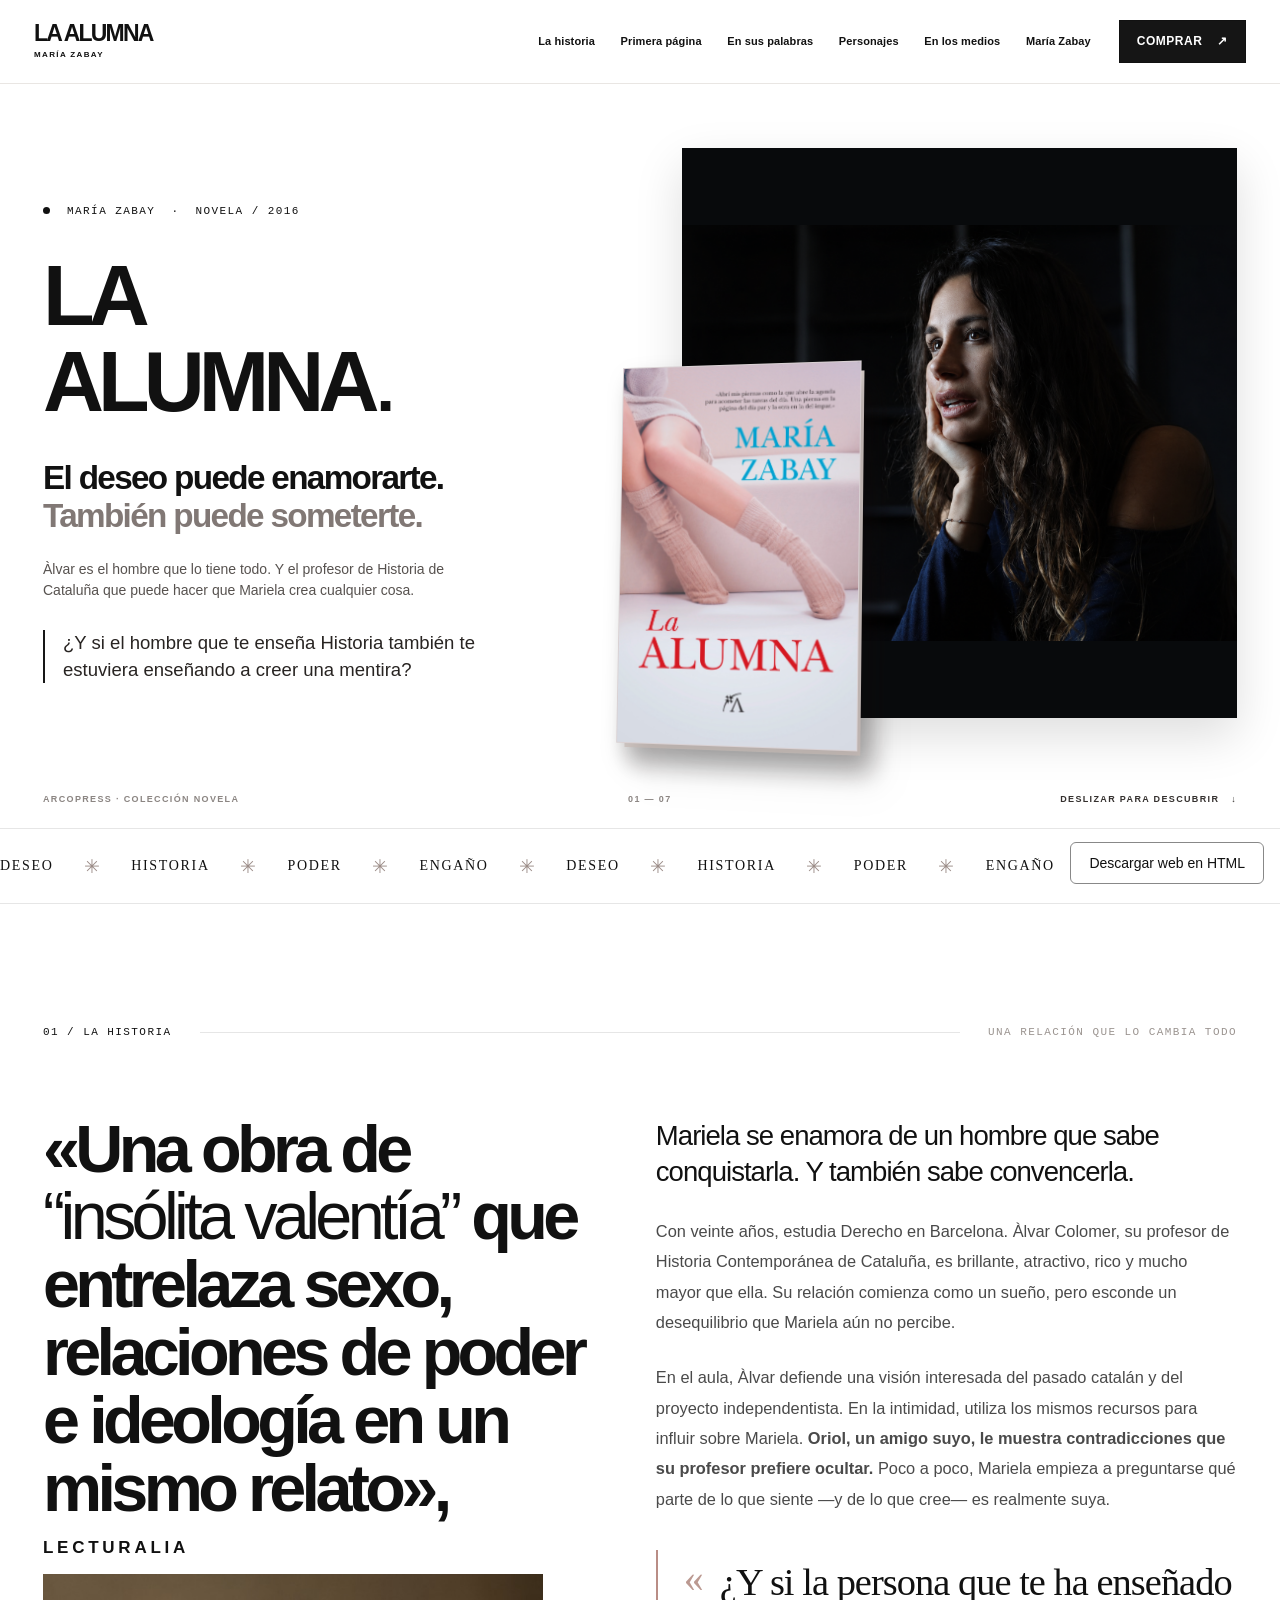
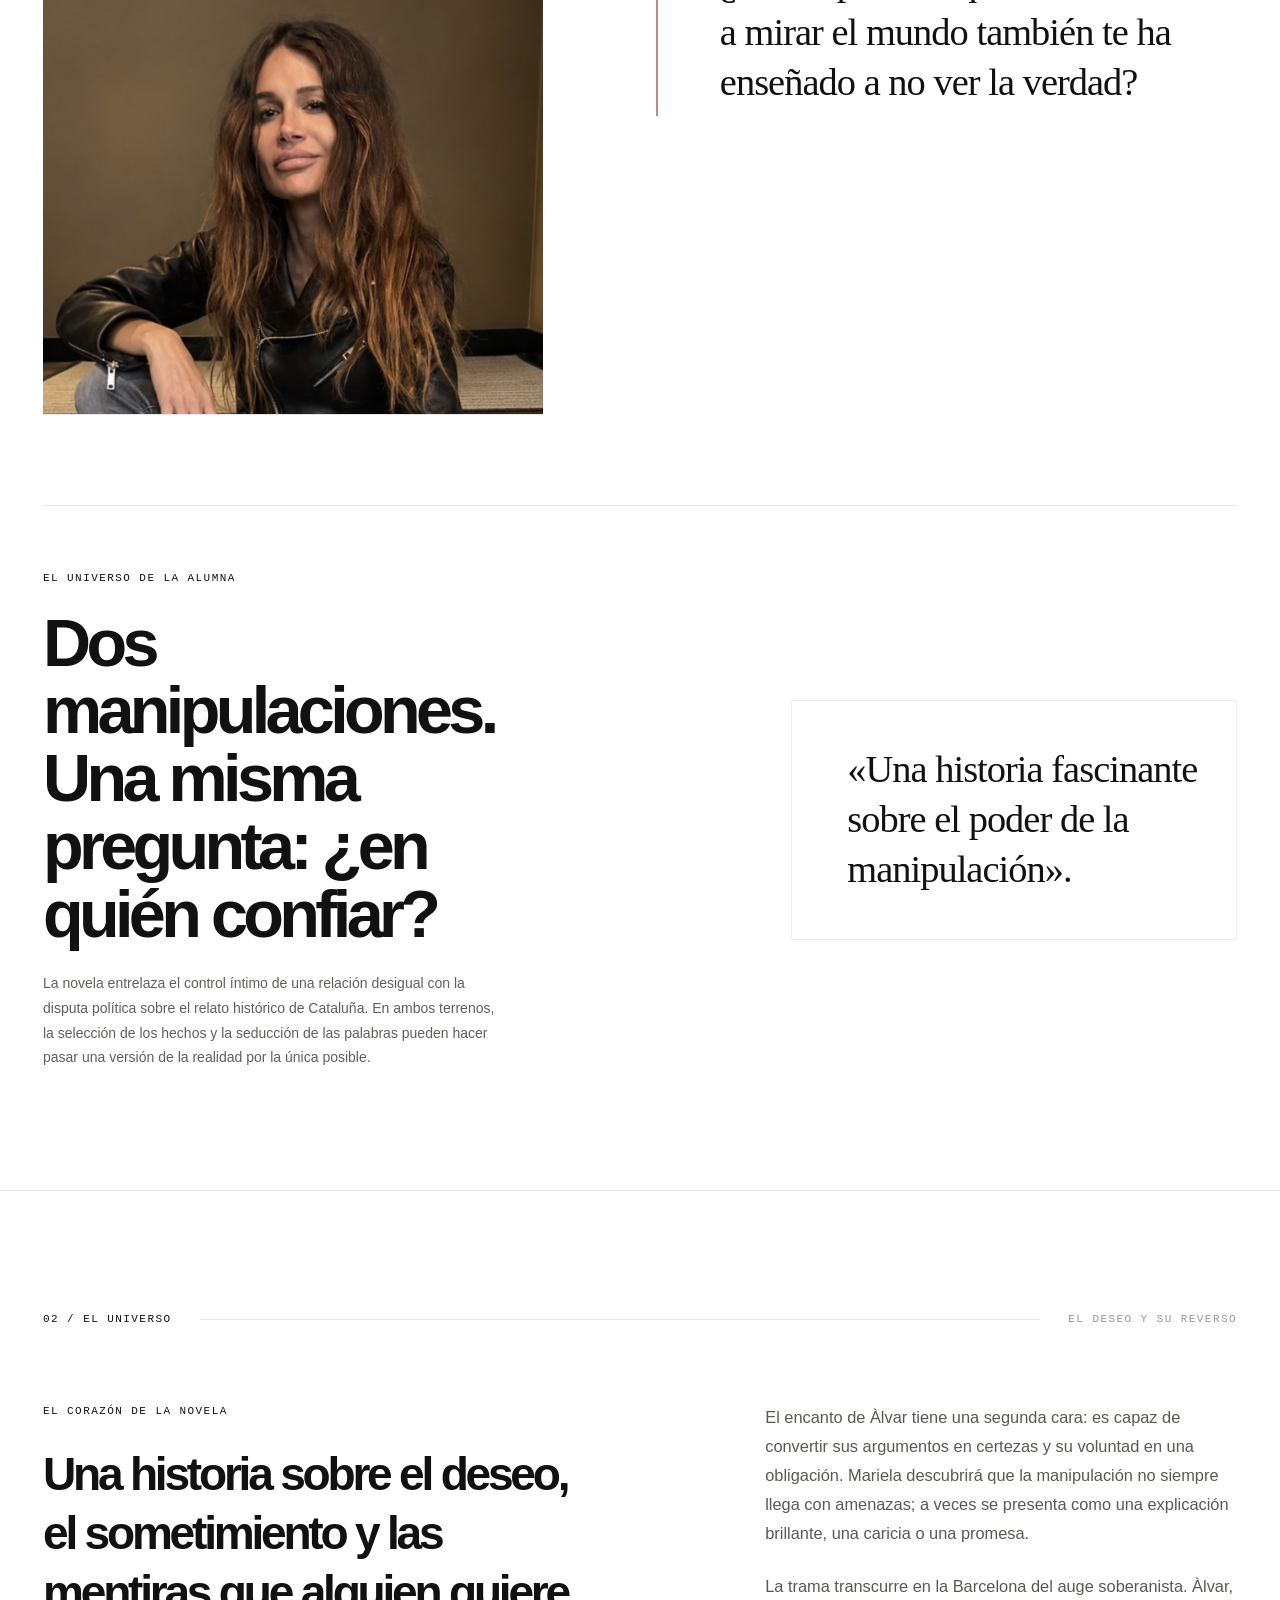
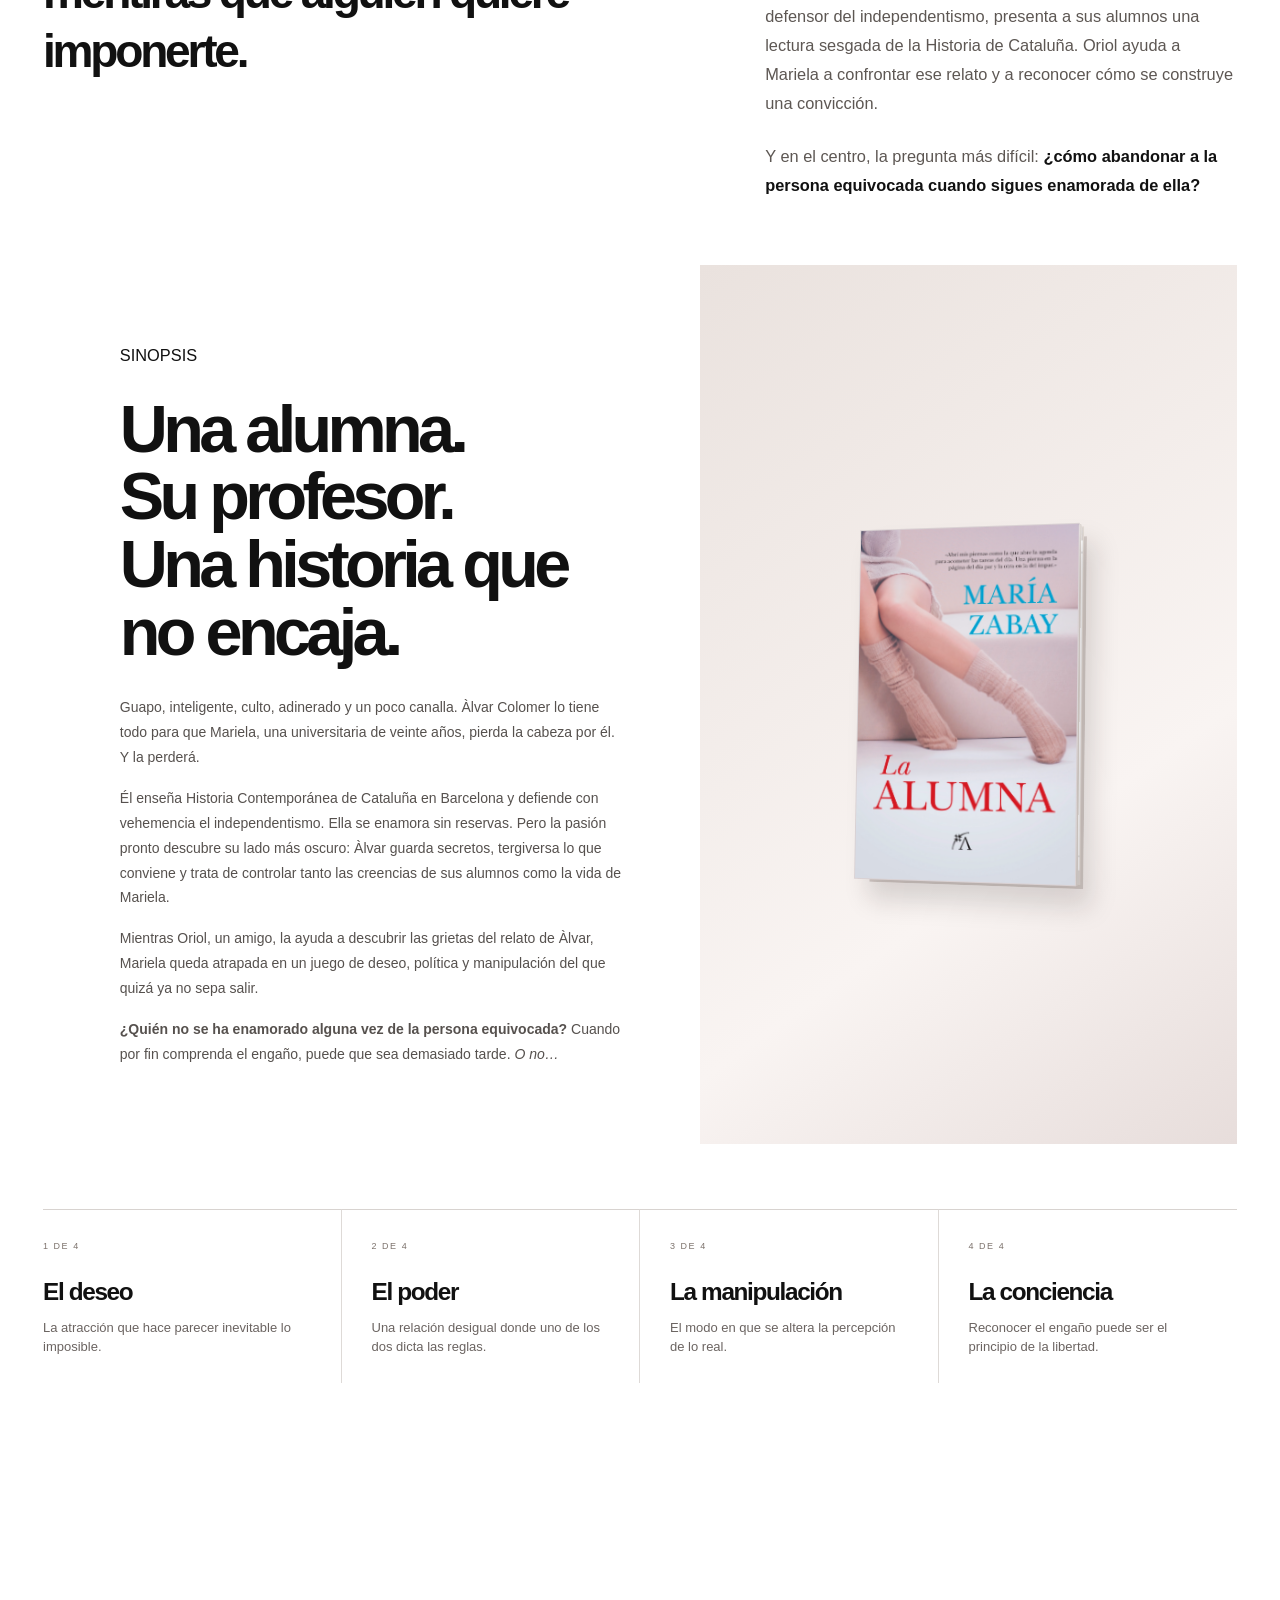
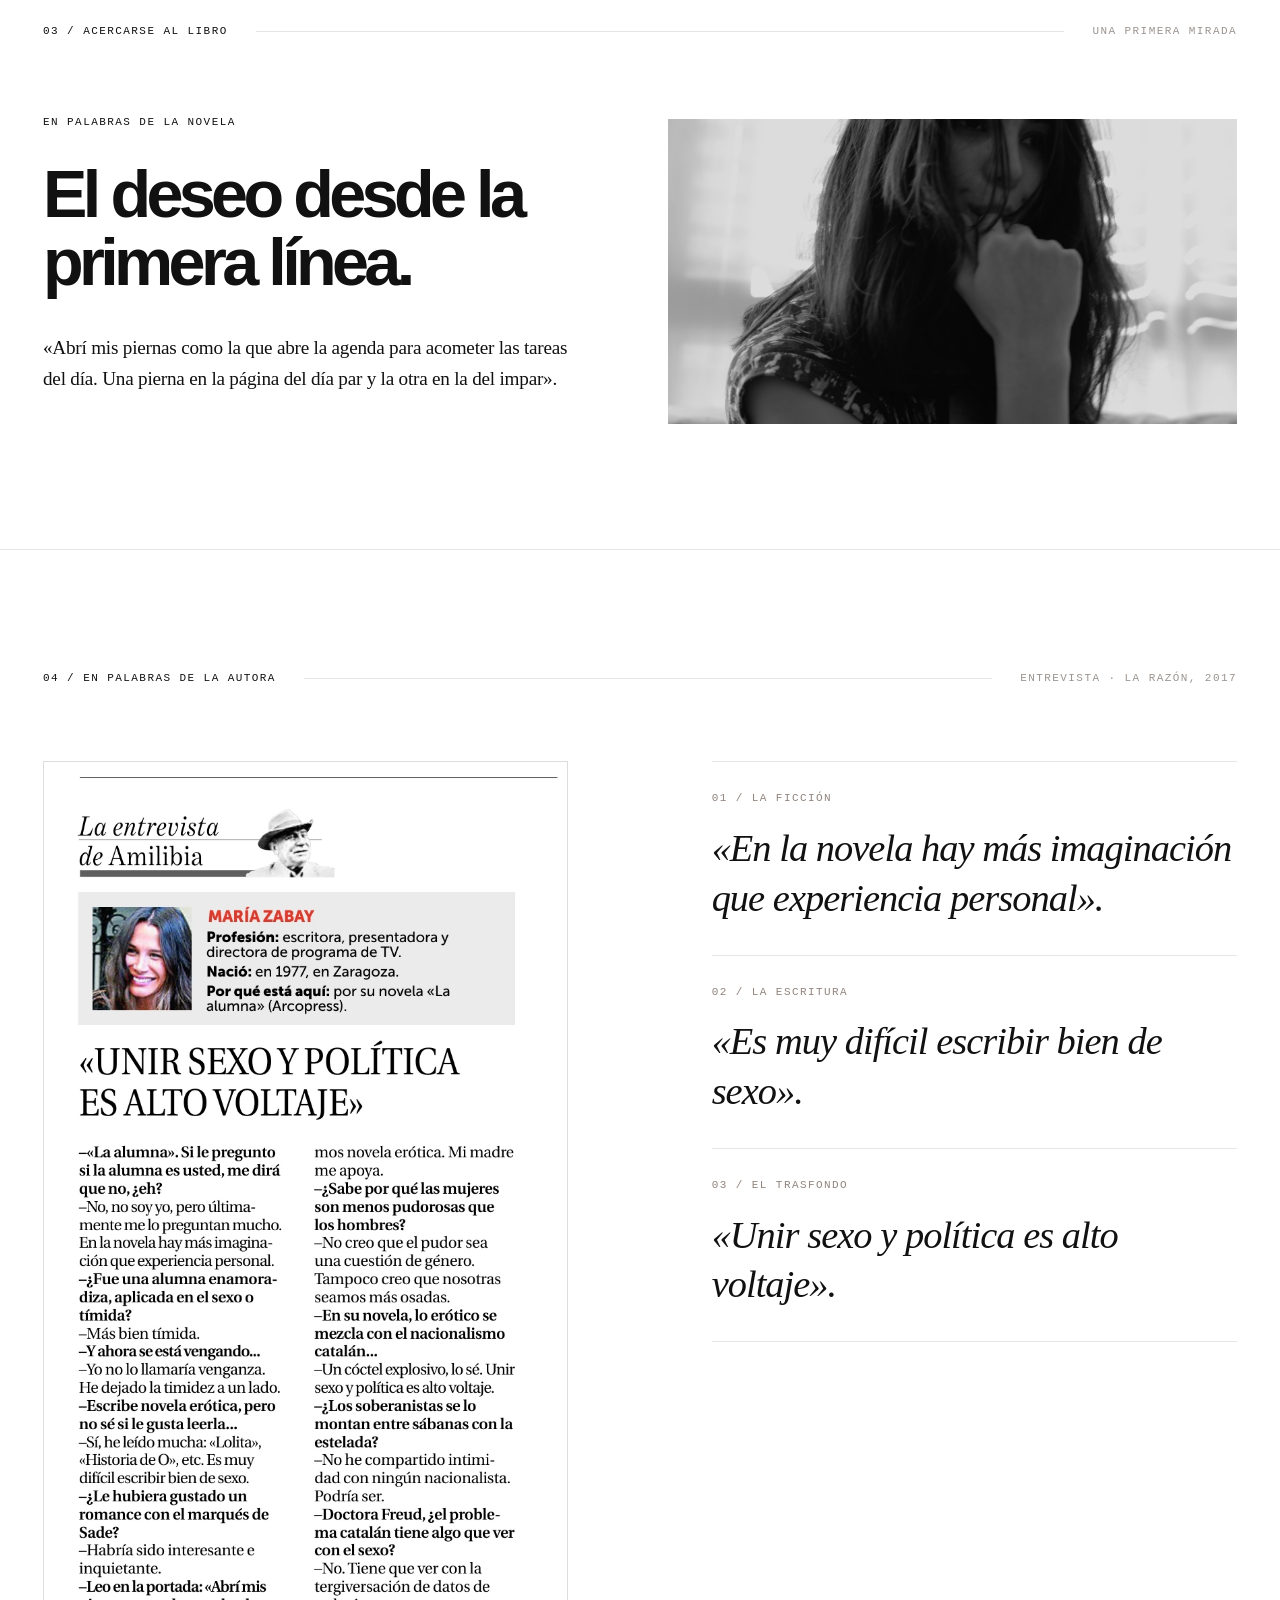
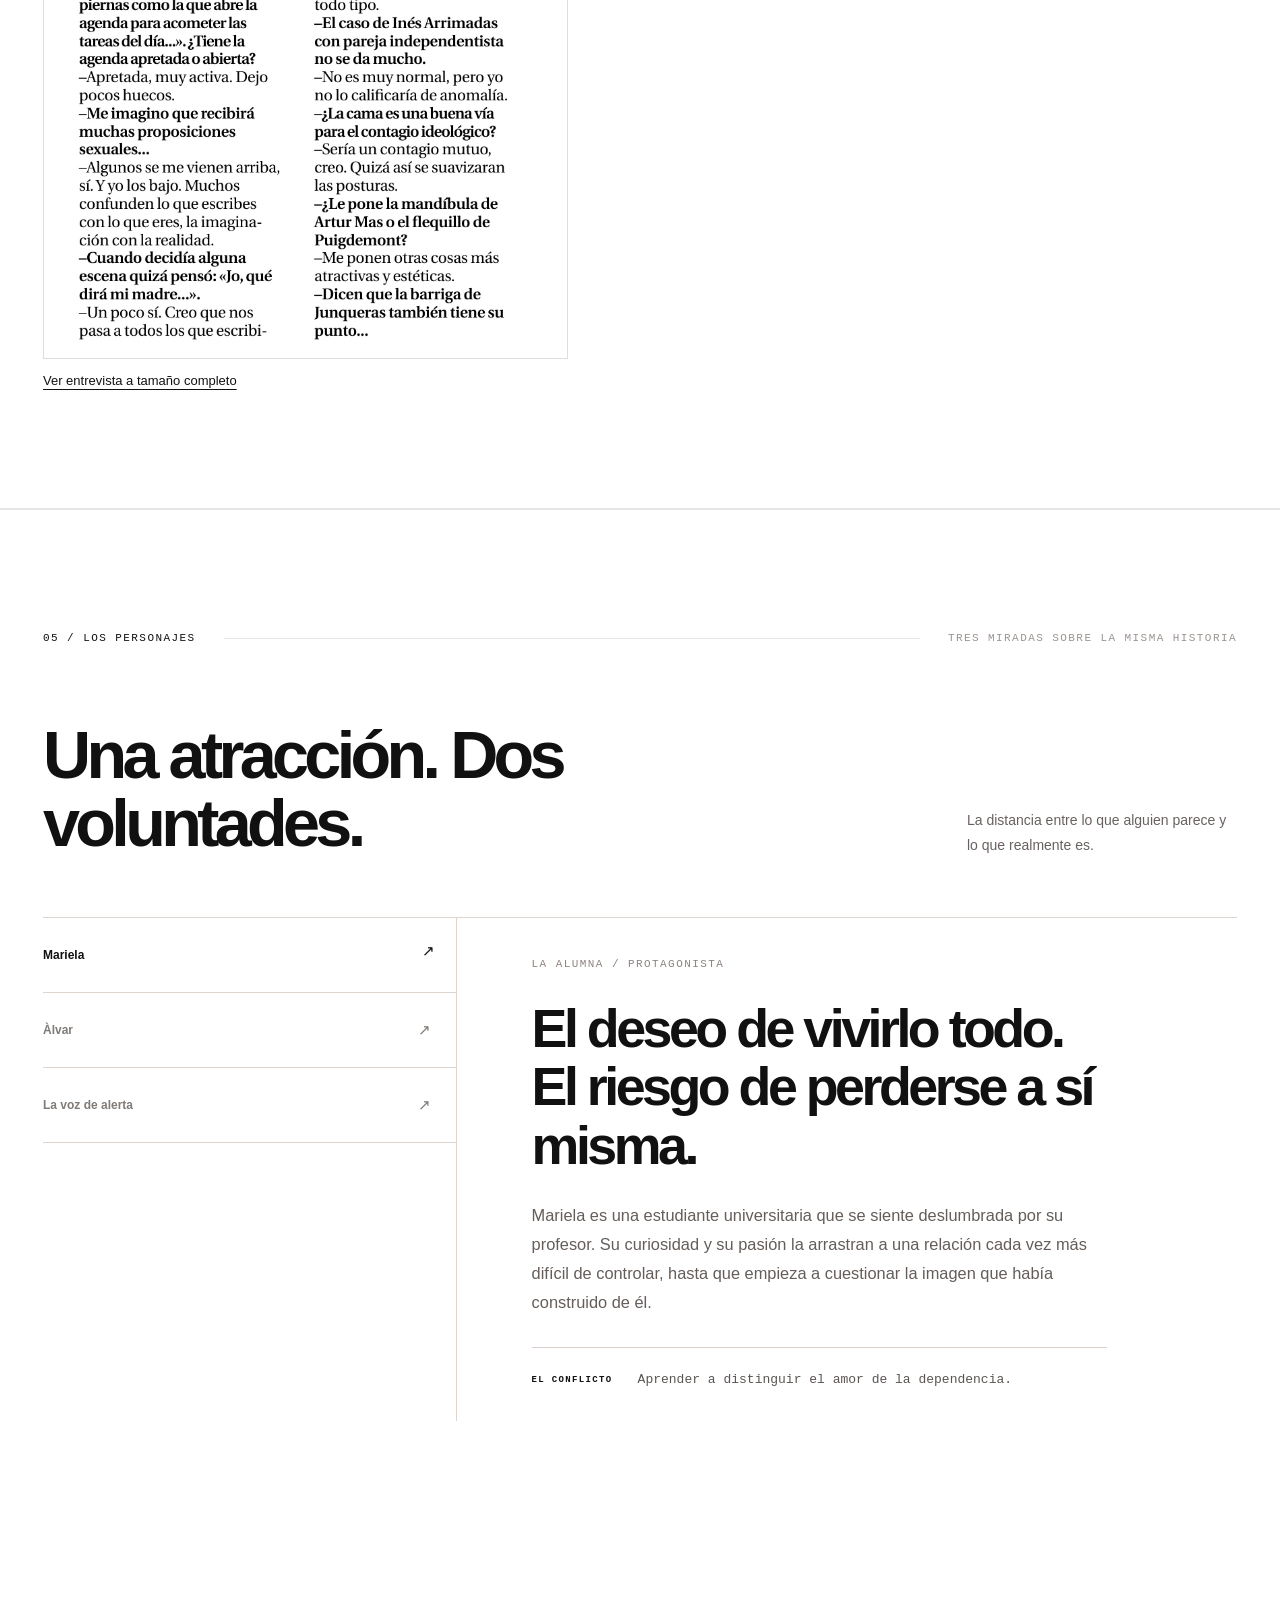
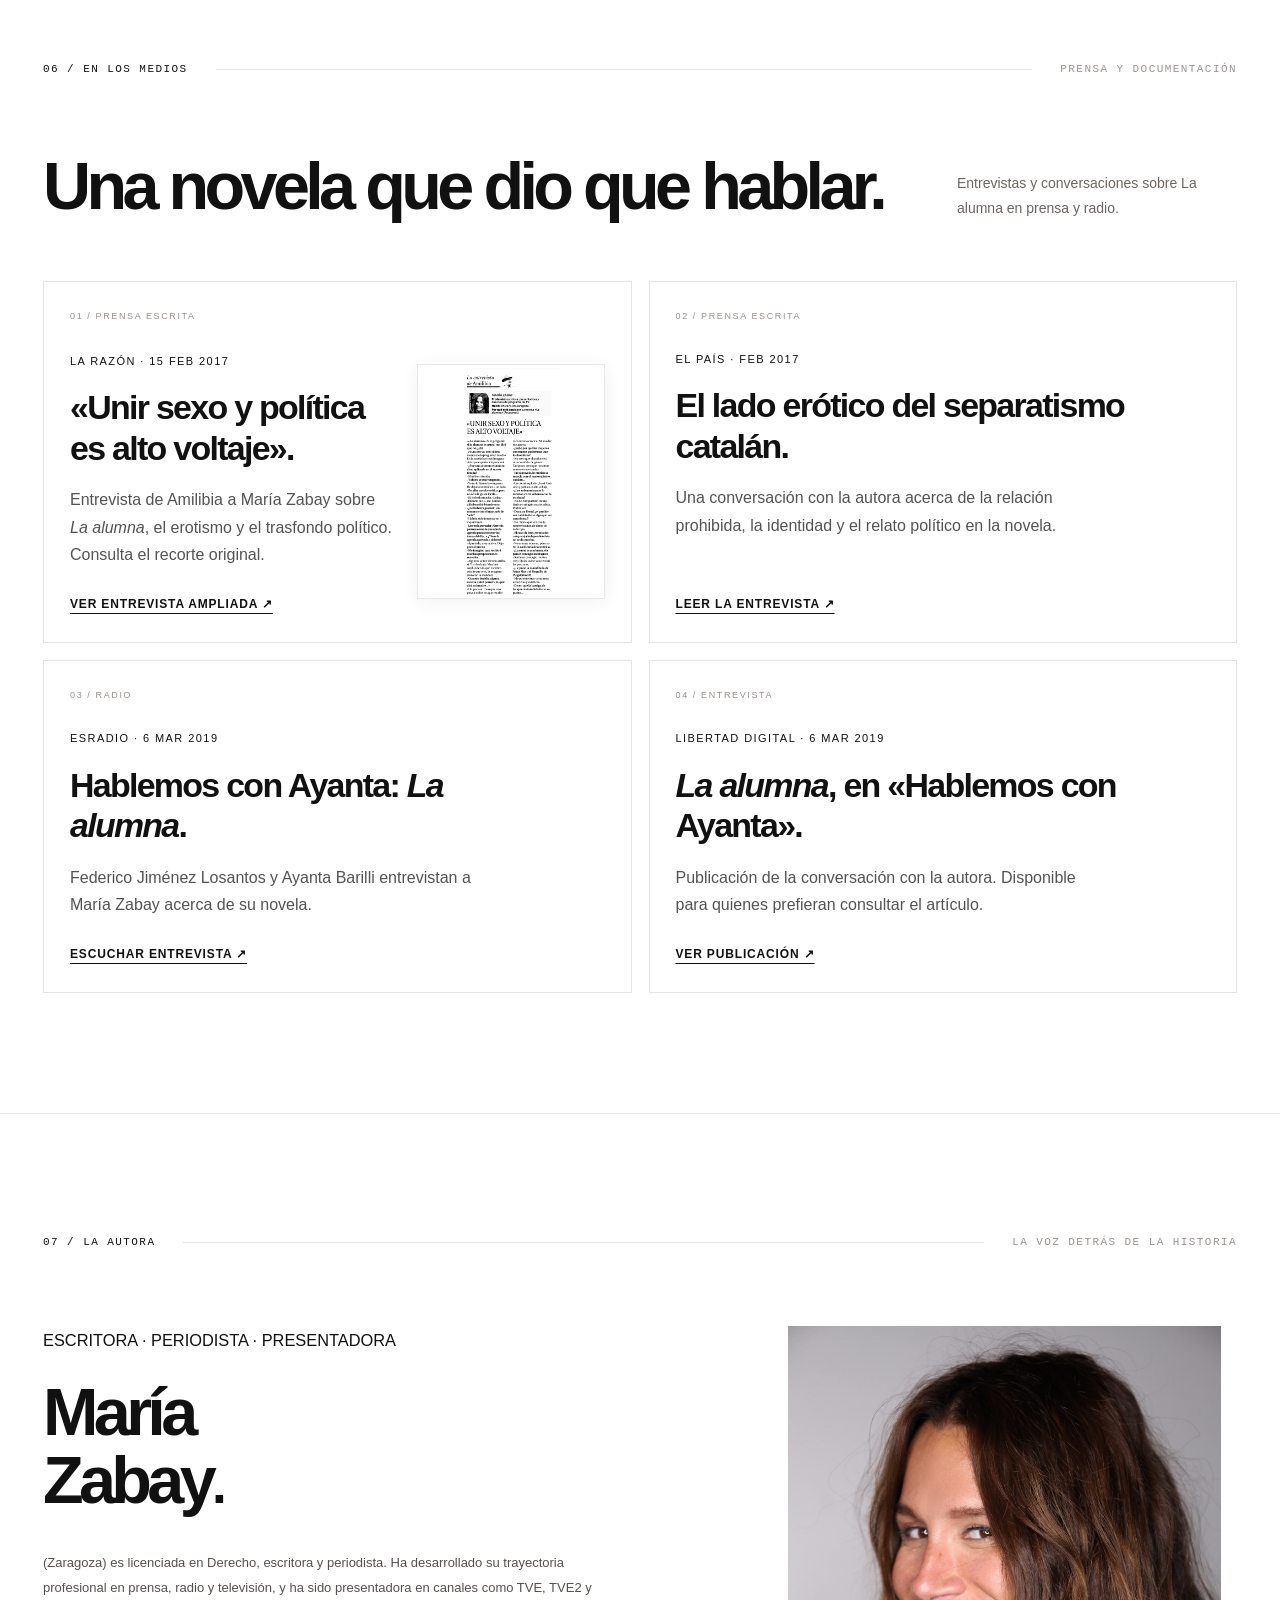
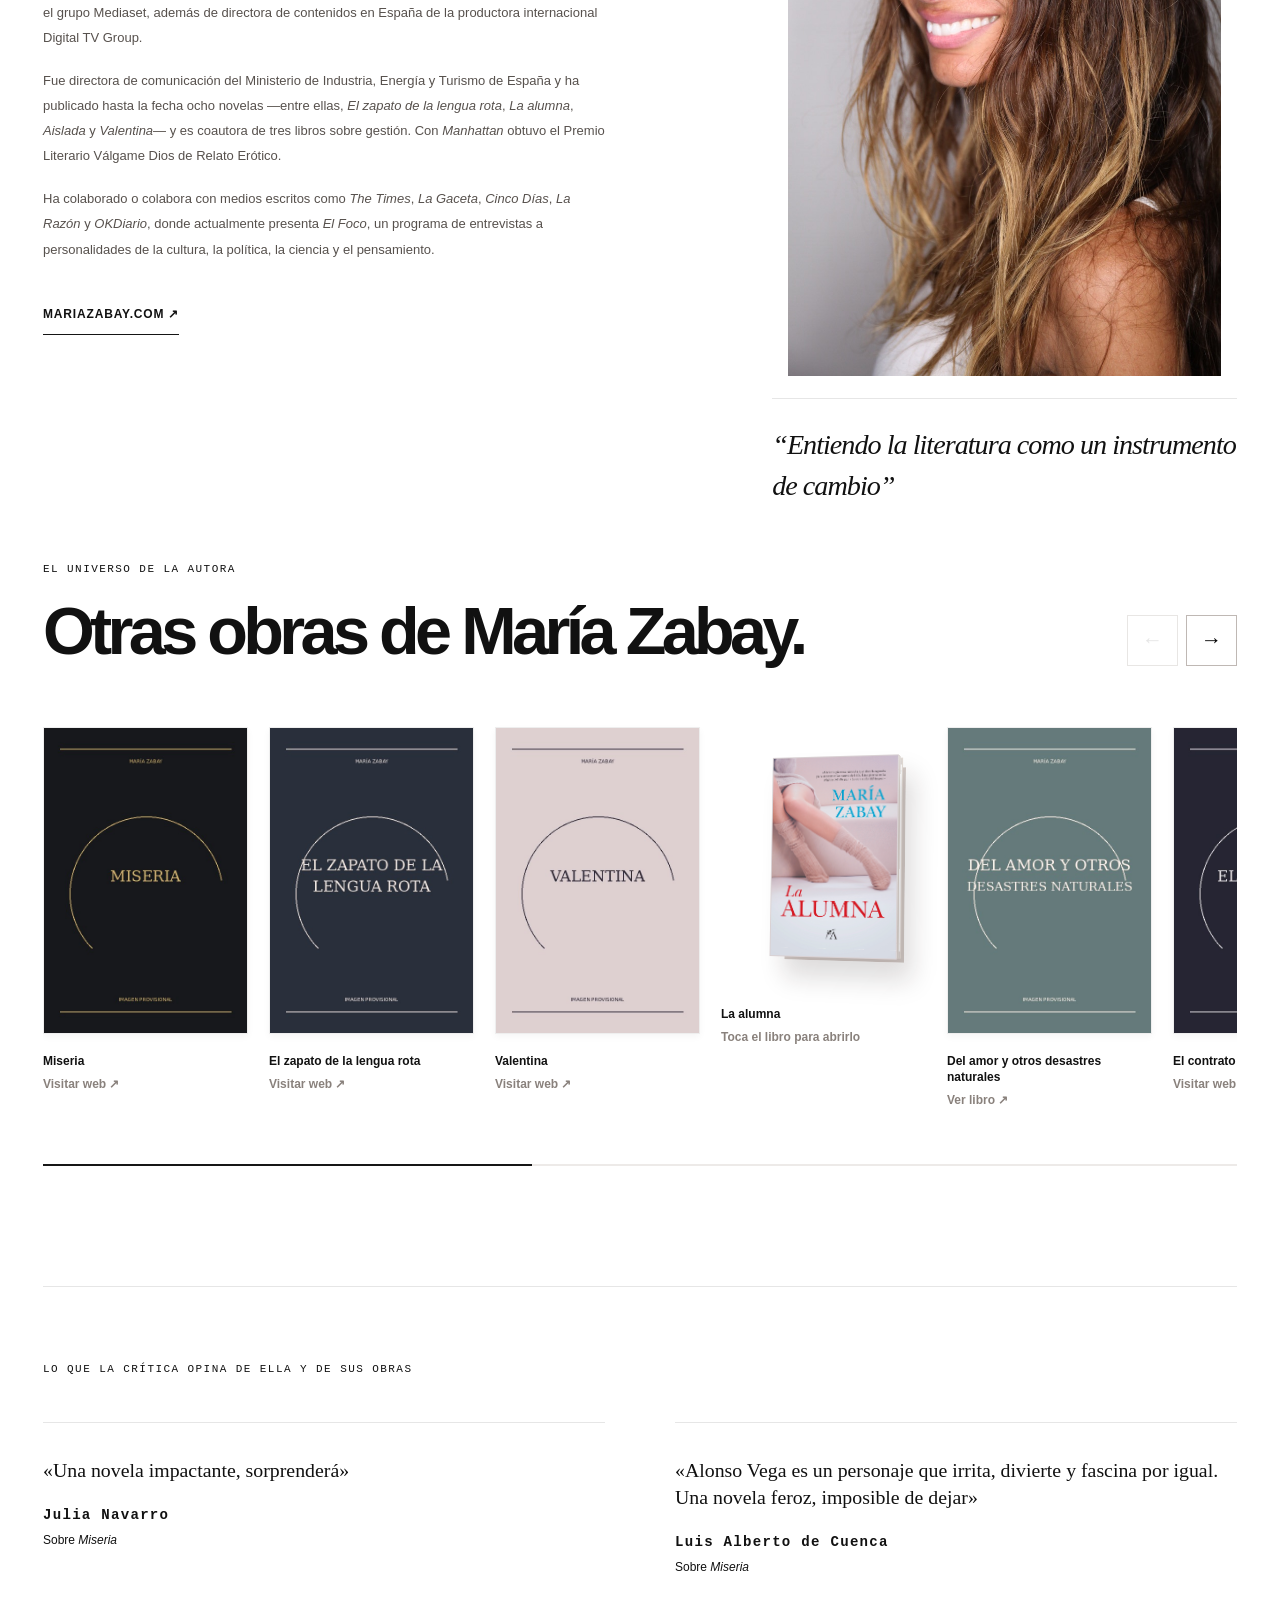
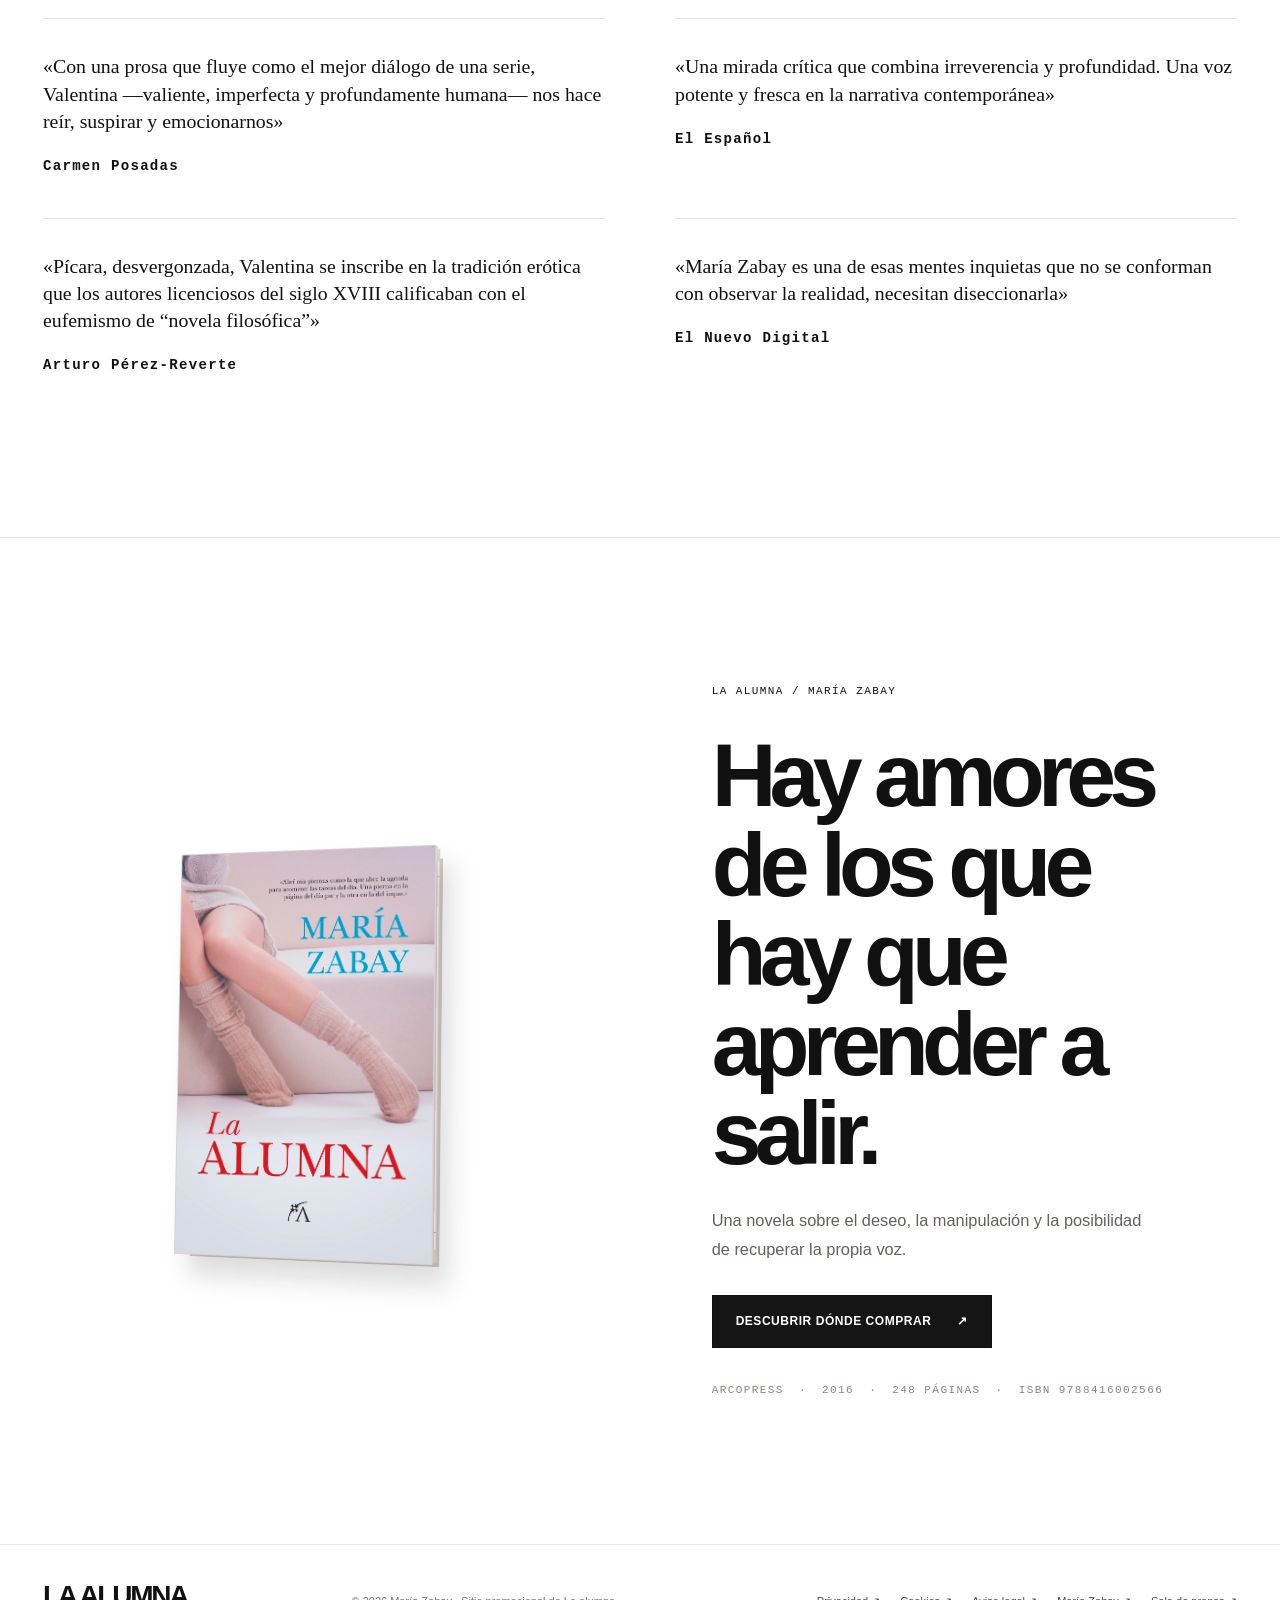
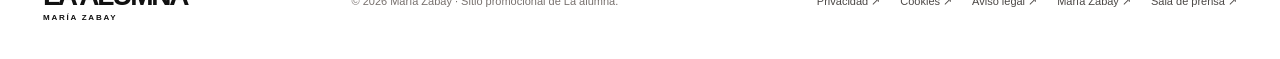
==== index.html @ 84623d20 "Add files via upload" ====
<!DOCTYPE html>

<html lang="es">
<head>
<meta charset="utf-8"/>
<meta content="width=device-width, initial-scale=1" name="viewport"/>
<meta content="#ffffff" name="theme-color"/>
<title>La alumna — La novela de María Zabay</title>



<link href="styles.css" rel="stylesheet"/>
<script defer="" src="app.js"></script>
<meta content="María Zabay" name="author"/><meta content="telephone=no" name="format-detection"/><meta content="la-alumna-2026-11-18-foto-estilo-prensa-carrusel" name="site-version"/><meta content="La alumna, novela de María Zabay: Mariela se enamora de Àlvar, su profesor de Historia de Cataluña, y descubre un juego de deseo, poder y manipulación." name="description"/><meta content="index, follow, max-image-preview:large" name="robots"/><meta content="book" property="og:type"/><meta content="es_ES" property="og:locale"/><meta content="La alumna · María Zabay" property="og:site_name"/><meta content="La alumna, de María Zabay | Deseo, poder y manipulación" property="og:title"/><meta content="Una historia sobre el deseo, el sometimiento y las mentiras que alguien quiere imponerte." property="og:description"/><meta content="assets/og-la-alumna.jpg" property="og:image"/><meta content="1200" property="og:image:width"/><meta content="630" property="og:image:height"/><meta content="La alumna, novela de María Zabay. Portada del libro sobre fondo blanco." property="og:image:alt"/><meta content="summary_large_image" name="twitter:card"/><meta content="La alumna — María Zabay" name="twitter:title"/><meta content="Deseo, historia y manipulación en una novela de María Zabay." name="twitter:description"/><meta content="assets/og-la-alumna.jpg" name="twitter:image"/><script type="application/ld+json">{"@context":"https://schema.org","@type":"Book","name":"La alumna","author":{"@type":"Person","name":"María Zabay","url":"https://mariazabay.com/"},"description":"Novela sobre Mariela, su profesor de Historia de Cataluña, el deseo, el sometimiento y la manipulación.","isbn":"9788416002566","publisher":{"@type":"Organization","name":"Arcopress"},"datePublished":"2016","inLanguage":"es","genre":"Novela"}</script><script>window.LA_ALUMNA_CONFIG = { analyticsId: "", siteUrl: "" };</script></head>
<body>
<a class="skip-link" href="#contenido">Saltar al contenido</a>
<div aria-hidden="true" class="scroll-progress"></div>
<header class="site-header" id="arriba">
<a aria-label="La alumna, inicio" class="identity" href="#arriba"><span>LA ALUMNA</span><small>MARÍA ZABAY</small></a>
<nav aria-label="Navegación principal" class="desktop-nav">
<a href="#historia">La historia</a>
<a href="#fragmento">Primera página</a>
<a href="#en-palabras">En sus palabras</a>
<a href="#personajes">Personajes</a>
<a href="#medios">En los medios</a>
<a href="#autora">María Zabay</a>
</nav>
<div class="header-actions">
<button class="btn btn-dark btn-small buy-open" type="button">Comprar <span aria-hidden="true">↗</span></button>
<button aria-controls="mobileNav" aria-expanded="false" aria-label="Abrir el menú" class="menu-toggle" type="button"><span></span><span></span></button>
</div>
<nav aria-label="Navegación móvil" class="mobile-nav" hidden="" id="mobileNav">
<a href="#historia">La historia</a><a href="#fragmento">Primera página</a><a href="#en-palabras">En sus palabras</a><a href="#personajes">Personajes</a><a href="#medios">En los medios</a><a href="#autora">María Zabay</a>
</nav>
</header>
<main id="contenido">
<section aria-labelledby="hero-title" class="hero shell">
<div class="hero-copy">
<p class="eyebrow"><span class="pin"></span> María Zabay <span class="hairline-dot">·</span> Novela / 2016</p>
<h1 id="hero-title">LA<br/><em>ALUMNA</em><span class="title-period">.</span></h1>
<p class="hero-lead">El deseo puede enamorarte.<br/><span>También puede someterte.</span></p>
<p class="hero-description">Àlvar es el hombre que lo tiene todo. Y el profesor de Historia de Cataluña que puede hacer que Mariela crea cualquier cosa.</p>
<p class="hero-political-hook">¿Y si el hombre que te enseña Historia también te estuviera enseñando a creer una mentira?</p>
</div>
<div class="hero-art">
<figure class="hero-figure"><img alt="Retrato de María Zabay con fondo oscuro, junto a su novela La alumna" decoding="async" fetchpriority="high" loading="eager" src="assets/retrato-inicio-natural.png"/></figure>
<div class="book-slot hero-book-slot">
<div aria-label="Abrir y hojear el libro La alumna" aria-pressed="false" class="book book--hero" data-book="" role="button" tabindex="0">
<div aria-hidden="true" class="book-back book-back-original"><img alt="" draggable="false" src="assets/pagina-03-comienzo.webp"/></div>
<div aria-hidden="true" class="book-sheet sheet-one"><div class="page-face front-face page-original page-original"><img alt="" draggable="false" src="assets/pagina-01-portadilla.webp"/></div><div class="page-face back-face page-original page-original"><img alt="" draggable="false" src="assets/pagina-02-epigrafe.webp"/></div></div><div aria-hidden="true" class="book-sheet sheet-two"><div class="page-face front-face page-original page-original"><img alt="" draggable="false" src="assets/pagina-02-epigrafe.webp"/></div><div class="page-face back-face page-original"><img alt="" draggable="false" src="assets/pagina-03-comienzo.webp"/></div></div><div aria-hidden="true" class="book-sheet sheet-three"><div class="page-face front-face page-original"><img alt="" draggable="false" src="assets/pagina-03-comienzo.webp"/></div><div class="page-face back-face page-original"><img alt="" draggable="false" src="assets/pagina-03-comienzo.webp"/></div></div>
<div aria-hidden="true" class="book-cover"><div class="cover-exterior"><img alt="" draggable="false" src="assets/portada-la-alumna.jpg"/></div><div class="cover-interior"></div></div>
<div aria-hidden="true" class="book-spine">LA ALUMNA · MARÍA ZABAY</div>
</div>
</div>
</div>
<div class="hero-bottom"><span>ARCOPRESS · COLECCIÓN NOVELA</span><span>01 — 07</span><a href="#historia">DESLIZAR PARA DESCUBRIR <span>↓</span></a></div>
</section>
<div aria-label="Temas de la novela" class="theme-band"><div aria-hidden="true" class="theme-band-track">Deseo <b>✳</b> Historia <b>✳</b> Poder <b>✳</b> Engaño <b>✳</b> Deseo <b>✳</b> Historia <b>✳</b> Poder <b>✳</b> Engaño <b>✳</b></div></div>
<section class="section shell story" id="historia">
<div class="section-top"><span class="index">01 / LA HISTORIA</span><span class="section-rule"></span><span class="tiny-tag">UNA RELACIÓN QUE LO CAMBIA TODO</span></div>
<div class="story-layout">
<div class="story-heading fadein"><h2>«Una obra de <em>“insólita valentía”</em> que entrelaza sexo, relaciones de poder e ideología en un mismo relato»,</h2><p class="story-attribution" style="font-family:var(--sans)">Lecturalia</p><figure class="story-photo"><img alt="Retrato de María Zabay, fotografía seleccionada por la autora" decoding="async" loading="lazy" src="assets/maria-zabay-foto-primera.jpg"/></figure></div>
<div class="story-body fadein"><p class="intro-paragraph">Mariela se enamora de un hombre que sabe conquistarla. Y también sabe convencerla.</p><p>Con veinte años, estudia Derecho en Barcelona. Àlvar Colomer, su profesor de Historia Contemporánea de Cataluña, es brillante, atractivo, rico y mucho mayor que ella. Su relación comienza como un sueño, pero esconde un desequilibrio que Mariela aún no percibe.</p><p>En el aula, Àlvar defiende una visión interesada del pasado catalán y del proyecto independentista. En la intimidad, utiliza los mismos recursos para influir sobre Mariela. <strong>Oriol, un amigo suyo, le muestra contradicciones que su profesor prefiere ocultar.</strong> Poco a poco, Mariela empieza a preguntarse qué parte de lo que siente —y de lo que cree— es realmente suya.</p><div class="line-quote"><span>«</span><p>¿Y si la persona que te ha enseñado a mirar el mundo también te ha enseñado a no ver la verdad?</p></div></div>
</div>
<div class="horizontal-line"></div>
<div class="universe-grid">
<div class="universe-title fadein"><p class="eyebrow">EL UNIVERSO DE LA ALUMNA</p><h3>Dos manipulaciones. Una misma pregunta: ¿en quién confiar?</h3><p>La novela entrelaza el control íntimo de una relación desigual con la disputa política sobre el relato histórico de Cataluña. En ambos terrenos, la selección de los hechos y la seducción de las palabras pueden hacer pasar una versión de la realidad por la única posible.</p></div>
<div class="universe-quote fadein"><p>«Una historia fascinante sobre el poder de la manipulación».</p></div>
</div>
</section>
<section class="section universe-section" id="universo">
<div class="shell">
<div class="section-top"><span class="index">02 / EL UNIVERSO</span><span class="section-rule"></span><span class="tiny-tag">EL DESEO Y SU REVERSO</span></div>
<div class="two-cols">
<div class="fadein"><p class="eyebrow">EL CORAZÓN DE LA NOVELA</p><h2>Una historia sobre el deseo, el sometimiento y las mentiras que alguien quiere imponerte.</h2></div>
<div class="body-long fadein"><p>El encanto de Àlvar tiene una segunda cara: es capaz de convertir sus argumentos en certezas y su voluntad en una obligación. Mariela descubrirá que la manipulación no siempre llega con amenazas; a veces se presenta como una explicación brillante, una caricia o una promesa.</p><p>La trama transcurre en la Barcelona del auge soberanista. Àlvar, defensor del independentismo, presenta a sus alumnos una lectura sesgada de la Historia de Cataluña. Oriol ayuda a Mariela a confrontar ese relato y a reconocer cómo se construye una convicción.</p><p>Y en el centro, la pregunta más difícil: <strong>¿cómo abandonar a la persona equivocada cuando sigues enamorada de ella?</strong></p></div>
</div>
<div class="synopsis-pane" id="sinopsis"><div class="synopsis-copy fadein"><p class="eyebrow">SINOPSIS</p><h3>Una alumna.<br/>Su profesor.<br/>Una historia que no encaja.</h3><p>Guapo, inteligente, culto, adinerado y un poco canalla. Àlvar Colomer lo tiene todo para que Mariela, una universitaria de veinte años, pierda la cabeza por él. Y la perderá.</p><p>Él enseña Historia Contemporánea de Cataluña en Barcelona y defiende con vehemencia el independentismo. Ella se enamora sin reservas. Pero la pasión pronto descubre su lado más oscuro: Àlvar guarda secretos, tergiversa lo que conviene y trata de controlar tanto las creencias de sus alumnos como la vida de Mariela.</p><p>Mientras Oriol, un amigo, la ayuda a descubrir las grietas del relato de Àlvar, Mariela queda atrapada en un juego de deseo, política y manipulación del que quizá ya no sepa salir.</p><p><strong>¿Quién no se ha enamorado alguna vez de la persona equivocada?</strong> Cuando por fin comprenda el engaño, puede que sea demasiado tarde. <em>O no…</em></p></div><div class="synopsis-art fadein"><div aria-label="Abrir y hojear las primeras páginas de La alumna en la sinopsis" aria-pressed="false" class="book book--synopsis" data-book="" role="button" tabindex="0">
<div aria-hidden="true" class="book-back book-back-original"><img alt="" draggable="false" src="assets/pagina-03-comienzo.webp"/></div>
<div aria-hidden="true" class="book-sheet sheet-one"><div class="page-face front-face page-original page-original"><img alt="" draggable="false" src="assets/pagina-01-portadilla.webp"/></div><div class="page-face back-face page-original page-original"><img alt="" draggable="false" src="assets/pagina-02-epigrafe.webp"/></div></div><div aria-hidden="true" class="book-sheet sheet-two"><div class="page-face front-face page-original page-original"><img alt="" draggable="false" src="assets/pagina-02-epigrafe.webp"/></div><div class="page-face back-face page-original"><img alt="" draggable="false" src="assets/pagina-03-comienzo.webp"/></div></div><div aria-hidden="true" class="book-sheet sheet-three"><div class="page-face front-face page-original"><img alt="" draggable="false" src="assets/pagina-03-comienzo.webp"/></div><div class="page-face back-face page-original"><img alt="" draggable="false" src="assets/pagina-03-comienzo.webp"/></div></div>
<div aria-hidden="true" class="book-cover"><div class="cover-exterior"><img alt="" draggable="false" src="assets/portada-la-alumna.jpg"/></div><div class="cover-interior"></div></div>
<div aria-hidden="true" class="book-spine">LA ALUMNA · MARÍA ZABAY</div>
</div></div></div>
<div aria-label="Cuatro temas de la novela" class="pillars">
<article class="pillar fadein"><span>1 DE 4</span><h4>El deseo</h4><p>La atracción que hace parecer inevitable lo imposible.</p></article>
<article class="pillar fadein"><span>2 DE 4</span><h4>El poder</h4><p>Una relación desigual donde uno de los dos dicta las reglas.</p></article>
<article class="pillar fadein"><span>3 DE 4</span><h4>La manipulación</h4><p>El modo en que se altera la percepción de lo real.</p></article>
<article class="pillar fadein"><span>4 DE 4</span><h4>La conciencia</h4><p>Reconocer el engaño puede ser el principio de la libertad.</p></article>
</div>
</div>
</section>
<section class="section shell excerpt-section" id="fragmento"><div class="section-top"><span class="index">03 / ACERCARSE AL LIBRO</span><span class="section-rule"></span><span class="tiny-tag">UNA PRIMERA MIRADA</span></div>
<div class="excerpt-content"><div class="fadein"><p class="eyebrow">EN PALABRAS DE LA NOVELA</p><h2>El deseo desde la primera línea.</h2><blockquote>«Abrí mis piernas como la que abre la agenda para acometer las tareas del día. Una pierna en la página del día par y la otra en la del impar».</blockquote></div><figure class="excerpt-portrait fadein"><img src="assets/retrato-deseo-bn.png" alt="Retrato de María Zabay en blanco y negro" loading="lazy" decoding="async"/></figure></div>
</section>
<section class="section voice-section" id="en-palabras"><div class="shell">
<div class="section-top"><span class="index">04 / EN PALABRAS DE LA AUTORA</span><span class="section-rule"></span><span class="tiny-tag">ENTREVISTA · LA RAZÓN, 2017</span></div>
<div class="voice-layout"><div class="voice-heading fadein"><a class="interview-capture" href="assets/entrevista-la-razon.pdf" target="_blank" rel="noopener noreferrer" aria-label="Ampliar la entrevista original de La Razón"><img src="assets/la-razon-entrevista-ampliada.webp" alt="Entrevista original a María Zabay en La Razón" loading="lazy"/><span>Ver entrevista a tamaño completo</span></a></div><div class="voice-quotes fadein"><div><span>01 / LA FICCIÓN</span><blockquote>«En la novela hay más imaginación que experiencia personal».</blockquote></div><div><span>02 / LA ESCRITURA</span><blockquote>«Es muy difícil escribir bien de sexo».</blockquote></div><div><span>03 / EL TRASFONDO</span><blockquote>«Unir sexo y política es alto voltaje».</blockquote></div></div></div>
</div></section>
<section class="section characters-section" id="personajes"><div class="shell"><div class="section-top"><span class="index">05 / LOS PERSONAJES</span><span class="section-rule"></span><span class="tiny-tag">TRES MIRADAS SOBRE LA MISMA HISTORIA</span></div>
<div class="characters-header fadein"><h2>Una atracción. Dos voluntades.</h2><p>La distancia entre lo que alguien parece y lo que realmente es.</p></div>
<div class="characters-shell"><div aria-label="Personajes de la novela" class="character-tabs" role="tablist"><button aria-controls="characterDetail" aria-selected="true" data-character="mariela" role="tab">Mariela <span>↗</span></button><button aria-controls="characterDetail" aria-selected="false" data-character="alvar" role="tab">Àlvar <span>↗</span></button><button aria-controls="characterDetail" aria-selected="false" data-character="amigo" role="tab">La voz de alerta <span>↗</span></button></div><div aria-live="polite" class="character-detail" id="characterDetail" role="tabpanel"><span class="character-kicker" id="characterRole">LA ALUMNA / PROTAGONISTA</span><h3 id="characterTitle">El deseo de vivirlo todo. El riesgo de perderse a sí misma.</h3><p id="characterText">Mariela es una estudiante universitaria que se siente deslumbrada por su profesor. Su curiosidad y su pasión la arrastran a una relación cada vez más difícil de controlar, hasta que empieza a cuestionar la imagen que había construido de él.</p><div class="character-fear"><b>EL CONFLICTO</b><span id="characterConflict">Aprender a distinguir el amor de la dependencia.</span></div></div></div>
</div></section>
<section class="section shell press-section" id="medios"><div class="section-top"><span class="index">06 / EN LOS MEDIOS</span><span class="section-rule"></span><span class="tiny-tag">PRENSA Y DOCUMENTACIÓN</span></div><div class="press-head fadein"><h2>Una novela que dio que hablar.</h2><p>Entrevistas y conversaciones sobre La alumna en prensa y radio.</p></div>
<div class="press-grid">
<button aria-controls="pressImageModal" aria-haspopup="dialog" aria-label="Abrir entrevista de La Razón" class="press-card press-card-featured fadein" id="pressOpen" type="button">
<span class="press-index">01 / PRENSA ESCRITA</span>
<div class="press-inner"><div><span class="press-meta">LA RAZÓN · 15 FEB 2017</span>
<h3>«Unir sexo y política es alto voltaje».</h3>
<p>Entrevista de Amilibia a María Zabay sobre <i>La alumna</i>, el erotismo y el trasfondo político. Consulta el recorte original.</p>
<span class="press-link">Ver entrevista ampliada ↗</span></div>
<img alt="Recorte en blanco y negro de La Razón: Unir sexo y política es alto voltaje" loading="eager" src="assets/la-razon-prensa-blanco-negro.webp"/></div>
</button>
<a class="press-card fadein" href="https://elpais.com/cultura/2017/02/21/actualidad/1487692369_839928.html" rel="noopener noreferrer" target="_blank">
<span class="press-index">02 / PRENSA ESCRITA</span><span class="press-meta">EL PAÍS · FEB 2017</span>
<h3>El lado erótico del separatismo catalán.</h3>
<p>Una conversación con la autora acerca de la relación prohibida, la identidad y el relato político en la novela.</p>
<span class="press-link">Leer la entrevista ↗</span>
</a>
<a class="press-card fadein" href="https://esradio.libertaddigital.com/es-la-manana-de-federico/hablemos-con/2019-03-06/ayanta-la-alumna-1977275/" rel="noopener noreferrer" target="_blank">
<span class="press-index">03 / RADIO</span><span class="press-meta">ESRADIO · 6 MAR 2019</span>
<h3>Hablemos con Ayanta: <i>La alumna</i>.</h3>
<p>Federico Jiménez Losantos y Ayanta Barilli entrevistan a María Zabay acerca de su novela.</p>
<span class="press-link">Escuchar entrevista ↗</span>
</a>
<a class="press-card fadein" href="https://www.libertaddigital.com/cultura/libros/2019-03-06/hablemos-con-ayanta-la-alumna-6068603/" rel="noopener noreferrer" target="_blank">
<span class="press-index">04 / ENTREVISTA</span><span class="press-meta">LIBERTAD DIGITAL · 6 MAR 2019</span>
<h3><i>La alumna</i>, en «Hablemos con Ayanta».</h3>
<p>Publicación de la conversación con la autora. Disponible para quienes prefieran consultar el artículo.</p>
<span class="press-link">Ver publicación ↗</span>
</a>
</div>
</section>
<section class="section author-section" id="autora"><div class="shell"><div class="section-top"><span class="index">07 / LA AUTORA</span><span class="section-rule"></span><span class="tiny-tag">LA VOZ DETRÁS DE LA HISTORIA</span></div>
<div class="author-grid"><div class="author-copy fadein"><p class="eyebrow">ESCRITORA · PERIODISTA · PRESENTADORA</p><h2>María<br/>Zabay<span>.</span></h2><p>(Zaragoza) es licenciada en Derecho, escritora y periodista. Ha desarrollado su trayectoria profesional en prensa, radio y televisión, y ha sido presentadora en canales como TVE, TVE2 y el grupo Mediaset, además de directora de contenidos en España de la productora internacional Digital TV Group.</p><p>Fue directora de comunicación del Ministerio de Industria, Energía y Turismo de España y ha publicado hasta la fecha ocho novelas —entre ellas, <i>El zapato de la lengua rota</i>, <i>La alumna</i>, <i>Aislada</i> y <i>Valentina</i>— y es coautora de tres libros sobre gestión. Con <i>Manhattan</i> obtuvo el Premio Literario Válgame Dios de Relato Erótico.</p><p>Ha colaborado o colabora con medios escritos como <i>The Times</i>, <i>La Gaceta</i>, <i>Cinco Días</i>, <i>La Razón</i> y <i>OKDiario</i>, donde actualmente presenta <i>El Foco</i>, un programa de entrevistas a personalidades de la cultura, la política, la ciencia y el pensamiento.</p><a class="underlined-link" href="https://mariazabay.com/" rel="noopener noreferrer" target="_blank">mariazabay.com ↗</a></div><div class="author-portrait fadein"><img alt="Retrato de María Zabay" fetchpriority="high" loading="eager" src="assets/maria-zabay-retrato.jpg"/><blockquote class="portrait-quote">“Entiendo la literatura como un instrumento de cambio”</blockquote></div></div>
<div class="books-heading"><div><p class="eyebrow">EL UNIVERSO DE LA AUTORA</p><h3>Otras obras de María Zabay.</h3></div><div class="carousel-controls"><button aria-label="Anterior libro" class="arrow-button" id="booksPrev" type="button">←</button><button aria-label="Siguiente libro" class="arrow-button" id="booksNext" type="button">→</button></div></div>
<div aria-label="Carrusel de otros libros de María Zabay" class="books-carousel" id="booksCarousel" tabindex="0"><a aria-label="Miseria. Visitar web" class="book-card" href="https://miseria.mariazabay.com/" rel="noopener noreferrer" target="_blank"><div class="book-card-cover"><img alt="Vista tipográfica de Miseria mientras carga la cubierta oficial" class="catalog-backup" loading="lazy" src="assets/cubiertas_respaldo/miseria.jpg"/><img alt="Portada del libro Miseria de María Zabay" class="catalog-official" data-remote-cover="1" decoding="async" loading="lazy" referrerpolicy="no-referrer" src="https://miseria.mariazabay.com/assets/front.jpg"/><span aria-hidden="true" class="remote-cover-note"><span class="fallback-book-title">Miseria</span><span class="fallback-book-link">Visitar web ↗</span></span></div><span>Miseria</span><small>Visitar web ↗</small></a><a aria-label="El zapato de la lengua rota. Visitar web" class="book-card" href="https://elzapato.mariazabay.com/" rel="noopener noreferrer" target="_blank"><div class="book-card-cover"><img alt="Vista tipográfica de El zapato de la lengua rota mientras carga la cubierta oficial" class="catalog-backup" loading="lazy" src="assets/cubiertas_respaldo/el-zapato-de-la-lengua-rota.jpg"/><img alt="Portada del libro El zapato de la lengua rota de María Zabay" class="catalog-official" data-remote-cover="1" decoding="async" loading="lazy" referrerpolicy="no-referrer" src="https://miseria.mariazabay.com/assets/libros/libro1.jpg"/><span aria-hidden="true" class="remote-cover-note"><span class="fallback-book-title">El zapato de la lengua rota</span><span class="fallback-book-link">Visitar web ↗</span></span></div><span>El zapato de la lengua rota</span><small>Visitar web ↗</small></a><a aria-label="Valentina. Visitar web" class="book-card" href="https://valentina.mariazabay.com/" rel="noopener noreferrer" target="_blank"><div class="book-card-cover"><img alt="Vista tipográfica de Valentina mientras carga la cubierta oficial" class="catalog-backup" loading="lazy" src="assets/cubiertas_respaldo/valentina.jpg"/><img alt="Portada del libro Valentina de María Zabay" class="catalog-official" data-remote-cover="1" decoding="async" loading="lazy" referrerpolicy="no-referrer" src="https://miseria.mariazabay.com/assets/libros/libro2.jpg"/><span aria-hidden="true" class="remote-cover-note"><span class="fallback-book-title">Valentina</span><span class="fallback-book-link">Visitar web ↗</span></span></div><span>Valentina</span><small>Visitar web ↗</small></a><article class="book-card book-card-alumna"><div class="catalog-book-stage"><div aria-label="Abrir y hojear el libro La alumna" aria-pressed="false" class="book book--catalog" data-book="" role="button" tabindex="0">
<div aria-hidden="true" class="book-back book-back-original"><img alt="" draggable="false" src="assets/pagina-03-comienzo.webp"/></div>
<div aria-hidden="true" class="book-sheet sheet-one"><div class="page-face front-face page-original page-original"><img alt="" draggable="false" src="assets/pagina-01-portadilla.webp"/></div><div class="page-face back-face page-original page-original"><img alt="" draggable="false" src="assets/pagina-02-epigrafe.webp"/></div></div><div aria-hidden="true" class="book-sheet sheet-two"><div class="page-face front-face page-original page-original"><img alt="" draggable="false" src="assets/pagina-02-epigrafe.webp"/></div><div class="page-face back-face page-original"><img alt="" draggable="false" src="assets/pagina-03-comienzo.webp"/></div></div><div aria-hidden="true" class="book-sheet sheet-three"><div class="page-face front-face page-original"><img alt="" draggable="false" src="assets/pagina-03-comienzo.webp"/></div><div class="page-face back-face page-original"><img alt="" draggable="false" src="assets/pagina-03-comienzo.webp"/></div></div>
<div aria-hidden="true" class="book-cover"><div class="cover-exterior"><img alt="" draggable="false" src="assets/portada-la-alumna.jpg"/></div><div class="cover-interior"></div></div>
<div aria-hidden="true" class="book-spine">LA ALUMNA · MARÍA ZABAY</div>
</div></div><span>La alumna</span><small>Toca el libro para abrirlo</small></article><a aria-label="Del amor y otros desastres naturales. Ver libro" class="book-card" href="https://www.amazon.es/Del-amor-otros-desastres-naturales/dp/B0F6K1F7VD" rel="noopener noreferrer" target="_blank"><div class="book-card-cover"><img alt="Vista tipográfica de Del amor y otros desastres naturales mientras carga la cubierta oficial" class="catalog-backup" loading="lazy" src="assets/cubiertas_respaldo/del-amor-y-otros-desastres-naturales.jpg"/><img alt="Portada del libro Del amor y otros desastres naturales de María Zabay" class="catalog-official" data-remote-cover="1" decoding="async" loading="lazy" referrerpolicy="no-referrer" src="https://miseria.mariazabay.com/assets/libros/libro4.jpg"/><span aria-hidden="true" class="remote-cover-note"><span class="fallback-book-title">Del amor y otros desastres naturales</span><span class="fallback-book-link">Ver libro ↗</span></span></div><span>Del amor y otros desastres naturales</span><small>Ver libro ↗</small></a><a aria-label="El contrato. Visitar web" class="book-card" href="https://elcontrato.mariazabay.com/" rel="noopener noreferrer" target="_blank"><div class="book-card-cover"><img alt="Vista tipográfica de El contrato mientras carga la cubierta oficial" class="catalog-backup" loading="lazy" src="assets/cubiertas_respaldo/el-contrato.jpg"/><img alt="Portada del libro El contrato de María Zabay" class="catalog-official" data-remote-cover="1" decoding="async" loading="lazy" referrerpolicy="no-referrer" src="https://miseria.mariazabay.com/assets/libros/libro10.jpg"/><span aria-hidden="true" class="remote-cover-note"><span class="fallback-book-title">El contrato</span><span class="fallback-book-link">Visitar web ↗</span></span></div><span>El contrato</span><small>Visitar web ↗</small></a><a aria-label="Aislada. Ver obras" class="book-card" href="https://mariazabay.com/#libros" rel="noopener noreferrer" target="_blank"><div class="book-card-cover"><img alt="Vista tipográfica de Aislada mientras carga la cubierta oficial" class="catalog-backup" loading="lazy" src="assets/cubiertas_respaldo/aislada.jpg"/><img alt="Portada del libro Aislada de María Zabay" class="catalog-official" data-remote-cover="1" decoding="async" loading="lazy" referrerpolicy="no-referrer" src="https://miseria.mariazabay.com/assets/libros/libro5.jpg"/><span aria-hidden="true" class="remote-cover-note"><span class="fallback-book-title">Aislada</span><span class="fallback-book-link">Ver obras ↗</span></span></div><span>Aislada</span><small>Ver obras ↗</small></a><a aria-label="Manhattan. Ver libro" class="book-card" href="https://www.machadolibros.com/libro/manhattan-y-otros-relatos-eroticos-escritos-por-mujeres_584311" rel="noopener noreferrer" target="_blank"><div class="book-card-cover"><img alt="Vista tipográfica de Manhattan mientras carga la cubierta oficial" class="catalog-backup" loading="lazy" src="assets/cubiertas_respaldo/manhattan.jpg"/><img alt="Portada del libro Manhattan de María Zabay" class="catalog-official" data-remote-cover="1" decoding="async" loading="lazy" referrerpolicy="no-referrer" src="https://miseria.mariazabay.com/assets/libros/libro7.jpg"/><span aria-hidden="true" class="remote-cover-note"><span class="fallback-book-title">Manhattan</span><span class="fallback-book-link">Ver libro ↗</span></span></div><span>Manhattan</span><small>Ver libro ↗</small></a><a aria-label="Diosas de papel. Ver obras" class="book-card" href="https://mariazabay.com/#libros" rel="noopener noreferrer" target="_blank"><div class="book-card-cover"><img alt="Vista tipográfica de Diosas de papel mientras carga la cubierta oficial" class="catalog-backup" loading="lazy" src="assets/cubiertas_respaldo/diosas-de-papel.jpg"/><img alt="Portada del libro Diosas de papel de María Zabay" class="catalog-official" data-remote-cover="1" decoding="async" loading="lazy" referrerpolicy="no-referrer" src="https://miseria.mariazabay.com/assets/libros/libro9.jpg"/><span aria-hidden="true" class="remote-cover-note"><span class="fallback-book-title">Diosas de papel</span><span class="fallback-book-link">Ver obras ↗</span></span></div><span>Diosas de papel</span><small>Ver obras ↗</small></a><a aria-label="Breve historia de la especie humana. Ver libro" class="book-card" href="https://www.casadellibro.com/libro-breve-historia-de-la-especie-humana/9788418952623/12795925" rel="noopener noreferrer" target="_blank"><div class="book-card-cover"><img alt="Vista tipográfica de Breve historia de la especie humana mientras carga la cubierta oficial" class="catalog-backup" loading="lazy" src="assets/cubiertas_respaldo/breve-historia-de-la-especie-humana.jpg"/><img alt="Portada del libro Breve historia de la especie humana de María Zabay" class="catalog-official" data-remote-cover="1" decoding="async" loading="lazy" referrerpolicy="no-referrer" src="https://miseria.mariazabay.com/assets/libros/libro12.jpg"/><span aria-hidden="true" class="remote-cover-note"><span class="fallback-book-title">Breve historia de la especie humana</span><span class="fallback-book-link">Ver libro ↗</span></span></div><span>Breve historia de la especie humana</span><small>Ver libro ↗</small></a><a aria-label="Un viaje al éxito. Ver obras" class="book-card" href="https://mariazabay.com/#libros" rel="noopener noreferrer" target="_blank"><div class="book-card-cover"><img alt="Vista tipográfica de Un viaje al éxito mientras carga la cubierta oficial" class="catalog-backup" loading="lazy" src="assets/cubiertas_respaldo/un-viaje-al-exito.jpg"/><img alt="Portada del libro Un viaje al éxito de María Zabay" class="catalog-official" data-remote-cover="1" decoding="async" loading="lazy" referrerpolicy="no-referrer" src="https://miseria.mariazabay.com/assets/libros/libro6.jpg"/><span aria-hidden="true" class="remote-cover-note"><span class="fallback-book-title">Un viaje al éxito</span><span class="fallback-book-link">Ver obras ↗</span></span></div><span>Un viaje al éxito</span><small>Ver obras ↗</small></a><a aria-label="Liderar con la palabra. Ver libro" class="book-card" href="https://www.casadellibro.com/libro-liderar-con-la-palabra-las-diez-claves-para-convencer-y-triunfar/9788418089688/11215265" rel="noopener noreferrer" target="_blank"><div class="book-card-cover"><img alt="Vista tipográfica de Liderar con la palabra mientras carga la cubierta oficial" class="catalog-backup" loading="lazy" src="assets/cubiertas_respaldo/liderar-con-la-palabra.jpg"/><img alt="Portada del libro Liderar con la palabra de María Zabay" class="catalog-official" data-remote-cover="1" decoding="async" loading="lazy" referrerpolicy="no-referrer" src="https://miseria.mariazabay.com/assets/libros/libro8.jpg"/><span aria-hidden="true" class="remote-cover-note"><span class="fallback-book-title">Liderar con la palabra</span><span class="fallback-book-link">Ver libro ↗</span></span></div><span>Liderar con la palabra</span><small>Ver libro ↗</small></a><a aria-label="Todos contra el bullying. Ver obras" class="book-card" href="https://mariazabay.com/#libros" rel="noopener noreferrer" target="_blank"><div class="book-card-cover"><img alt="Vista tipográfica de Todos contra el bullying mientras carga la cubierta oficial" class="catalog-backup" loading="lazy" src="assets/cubiertas_respaldo/todos-contra-el-bullying.jpg"/><img alt="Portada del libro Todos contra el bullying de María Zabay" class="catalog-official" data-remote-cover="1" decoding="async" loading="lazy" referrerpolicy="no-referrer" src="https://miseria.mariazabay.com/assets/libros/libro11.jpg"/><span aria-hidden="true" class="remote-cover-note"><span class="fallback-book-title">Todos contra el bullying</span><span class="fallback-book-link">Ver obras ↗</span></span></div><span>Todos contra el bullying</span><small>Ver obras ↗</small></a></div>
<div aria-hidden="true" class="carousel-progress"><span id="carouselProgress"></span></div>
<div class="reviews-block fadein"><p class="eyebrow">LO QUE LA CRÍTICA OPINA DE ELLA Y DE SUS OBRAS</p><div class="reviews-grid"><figure><blockquote>«Una novela impactante, sorprenderá»</blockquote><figcaption>Julia Navarro <small>Sobre <i>Miseria</i></small></figcaption></figure><figure><blockquote>«Alonso Vega es un personaje que irrita, divierte y fascina por igual. Una novela feroz, imposible de dejar»</blockquote><figcaption>Luis Alberto de Cuenca <small>Sobre <i>Miseria</i></small></figcaption></figure><figure><blockquote>«Con una prosa que fluye como el mejor diálogo de una serie, Valentina —valiente, imperfecta y profundamente humana— nos hace reír, suspirar y emocionarnos»</blockquote><figcaption>Carmen Posadas</figcaption></figure><figure><blockquote>«Una mirada crítica que combina irreverencia y profundidad. Una voz potente y fresca en la narrativa contemporánea»</blockquote><figcaption>El Español</figcaption></figure><figure><blockquote>«Pícara, desvergonzada, Valentina se inscribe en la tradición erótica que los autores licenciosos del siglo XVIII calificaban con el eufemismo de “novela filosófica”»</blockquote><figcaption>Arturo Pérez-Reverte</figcaption></figure><figure><blockquote>«María Zabay es una de esas mentes inquietas que no se conforman con observar la realidad, necesitan diseccionarla»</blockquote><figcaption>El Nuevo Digital</figcaption></figure></div></div>
</div></section>
<section class="final-cta" id="comprar"><div class="shell final-grid"><div class="final-book-art"><div aria-label="Abrir y hojear el libro La alumna" aria-pressed="false" class="book book--final" data-book="" role="button" tabindex="0"><div aria-hidden="true" class="book-back book-back-original"><img alt="" draggable="false" src="assets/pagina-03-comienzo.webp"/></div><div aria-hidden="true" class="book-sheet sheet-one"><div class="page-face front-face page-original page-original"><img alt="" draggable="false" src="assets/pagina-01-portadilla.webp"/></div><div class="page-face back-face page-original page-original"><img alt="" draggable="false" src="assets/pagina-02-epigrafe.webp"/></div></div><div aria-hidden="true" class="book-sheet sheet-two"><div class="page-face front-face page-original page-original"><img alt="" draggable="false" src="assets/pagina-02-epigrafe.webp"/></div><div class="page-face back-face page-original"><img alt="" draggable="false" src="assets/pagina-03-comienzo.webp"/></div></div><div aria-hidden="true" class="book-sheet sheet-three"><div class="page-face front-face page-original"><img alt="" draggable="false" src="assets/pagina-03-comienzo.webp"/></div><div class="page-face back-face page-original"><img alt="" draggable="false" src="assets/pagina-03-comienzo.webp"/></div></div><div aria-hidden="true" class="book-cover"><div class="cover-exterior"><img alt="" draggable="false" src="assets/portada-la-alumna.jpg"/></div><div class="cover-interior"></div></div><div aria-hidden="true" class="book-spine">LA ALUMNA · MARÍA ZABAY</div></div></div><div class="final-copy fadein"><span class="eyebrow">LA ALUMNA / MARÍA ZABAY</span><h2>Hay amores de los que hay que aprender a salir.</h2><p>Una novela sobre el deseo, la manipulación y la posibilidad de recuperar la propia voz.</p><button class="btn btn-dark buy-open" type="button">Descubrir dónde comprar <span>↗</span></button><div class="book-data">ARCOPRESS <span>·</span> 2016 <span>·</span> 248 PÁGINAS <span>·</span> ISBN 9788416002566</div></div></div></section>
</main>
<footer class="site-footer"><div class="shell footer-grid"><a class="footer-brand" href="#arriba">LA ALUMNA <small>MARÍA ZABAY</small></a><p>© 2026 María Zabay · Sitio promocional de La alumna.</p><nav aria-label="Enlaces del pie"><a href="privacidad.html">Privacidad ↗</a><a href="cookies.html">Cookies ↗</a><a href="aviso-legal.html">Aviso legal ↗</a><a href="https://mariazabay.com/" rel="noopener noreferrer" target="_blank">María Zabay ↗</a><a href="assets/entrevista-la-razon.pdf" rel="noopener noreferrer" target="_blank">Sala de prensa ↗</a></nav></div></footer>
<div aria-labelledby="buyTitle" aria-modal="true" class="modal" hidden="" id="buyModal" role="dialog"><div class="modal-dim" data-close=""></div><div class="modal-panel"><button aria-label="Cerrar" class="modal-close" data-close="" type="button">×</button><p class="eyebrow">LA ALUMNA / ADQUIRIR</p><h2 id="buyTitle">Elige dónde comprar <i>La alumna</i>.</h2><p>Selecciona una tienda o consulta la ficha de la editorial. La disponibilidad la determina cada establecimiento.</p><div class="buy-links"><a href="https://latiendadelibros.com/libro/la-alumna" rel="noopener noreferrer" target="_blank">La Tienda de Libros <span>↗</span></a><a href="https://www.casadellibro.com/libro-la-alumna/9788416002566/4689473" rel="noopener noreferrer" target="_blank">Casa del Libro <span>↗</span></a><a href="https://arcopress.com/libro/la-alumna" rel="noopener noreferrer" target="_blank">Editorial Arcopress <span>↗</span></a></div><div class="modal-meta">ISBN 9788416002566 · EDICIÓN 2016</div></div></div>
<div aria-labelledby="previewTitle" aria-modal="true" class="modal" hidden="" id="previewModal" role="dialog"><div class="modal-dim" data-close=""></div><div class="modal-panel modal-panel-large"><button aria-label="Cerrar" class="modal-close" data-close="" type="button">×</button><p class="eyebrow">LA ALUMNA / UN ADELANTO</p><h2 id="previewTitle">Las primeras páginas de <i>La alumna</i>.</h2><p class="preview-disclaimer">Reproducción de las tres primeras páginas que ha facilitado la autora. Puedes ampliarlas y pasar de una a otra.</p><div aria-live="polite" class="reader-page reader-original" id="readerPage"><img alt="Portadilla original de La alumna, María Zabay" id="readerImage" src="assets/pagina-01-portadilla.webp"/><span class="reader-foot" id="readerNumber">01 / 03</span></div><div class="reader-controls"><button aria-label="Página anterior" id="readerPrev" type="button">← Anterior</button><a href="https://mariazabay.com/wp-content/uploads/2016/11/AF_La-Alumna_061016.pdf" rel="noopener noreferrer" target="_blank">Abrir edición original en PDF ↗</a><button aria-label="Página siguiente" id="readerNext" type="button">Siguiente →</button></div></div></div>
<div aria-labelledby="pressImageTitle" aria-modal="true" class="modal press-image-modal" hidden="" id="pressImageModal" role="dialog">
<div class="modal-dim" data-close=""></div>
<div class="press-modal-box">
<div class="press-modal-toolbar"><span id="pressImageTitle">LA RAZÓN · ENTREVISTA DE AMILIBIA · 15 FEB 2017</span><button aria-label="Cerrar entrevista ampliada" class="modal-close press-close" data-close="" type="button">×</button></div>
<div aria-label="Entrevista ampliada, desplazar para leer completa" class="press-modal-scroll" tabindex="0">
<img alt="Recorte ampliado en blanco y negro de La Razón: Unir sexo y política es alto voltaje" src="assets/la-razon-entrevista-bn.webp"/>
</div>
</div>
</div><div aria-label="Preferencias de cookies analíticas" class="analytics-banner" hidden="" id="analytics-banner" role="region"><strong>Cookies analíticas</strong><p>Podemos utilizar Google Analytics para conocer las visitas. Solo se activará si aceptas expresamente.</p><div class="analytics-actions"><button id="analytics-yes" type="button">Aceptar</button><button id="analytics-no" type="button">Rechazar</button></div></div><script>
(function(){
  const id=(window.LA_ALUMNA_CONFIG&&window.LA_ALUMNA_CONFIG.analyticsId||'').trim();
  if(!/^G-[A-Z0-9]{5,20}$/.test(id)) return;
  const banner=document.getElementById('analytics-banner');
  const getChoice=()=>{try{return localStorage.getItem('laAlumnaAnalyticsChoice')}catch(e){return null}};
  const setChoice=x=>{try{localStorage.setItem('laAlumnaAnalyticsChoice',x)}catch(e){}};
  let enabled=false;
  function start(){
    if(enabled) return; enabled=true;
    window.dataLayer=window.dataLayer||[];
    window.gtag=function(){window.dataLayer.push(arguments)};
    window.gtag('js',new Date());
    window.gtag('config',id,{anonymize_ip:true});
    const sc=document.createElement('script');sc.async=true;sc.src='https://www.googletagmanager.com/gtag/js?id='+encodeURIComponent(id);
    document.head.appendChild(sc);
  }
  const choice=getChoice();
  if(choice==='yes') start();
  else if(choice!=='no') banner.hidden=false;
  document.getElementById('analytics-yes').addEventListener('click',()=>{setChoice('yes');banner.hidden=true;start()});
  document.getElementById('analytics-no').addEventListener('click',()=>{setChoice('no');banner.hidden=true});
})();
</script><script>
(function(){
 function startBackground(){
   const v=document.querySelector('.hero-video');if(!v)return;
   v.defaultMuted=true; v.muted=true;v.volume=0;
   function play(){if(v.readyState>=1 && v.currentTime<2){try{v.currentTime=5;}catch(e){}} const promise=v.play();if(promise&&promise.catch)promise.catch(()=>{});}
   if(v.readyState>=1)play(); else v.addEventListener('loadedmetadata',play,{once:true});
   document.addEventListener('visibilitychange',()=>{if(!document.hidden)play();});
 }
 if(document.readyState==='loading'){document.addEventListener('DOMContentLoaded',startBackground,{once:true});} else startBackground();
})();</script><a href="LA_ALUMNA.html" download="LA_ALUMNA.html" style="position:fixed;bottom:16px;right:16px;z-index:99999;background:#fff;color:#111;border:1px solid #888;padding:12px 18px;border-radius:6px;font:14px sans-serif;text-decoration:none">Descargar web en HTML</a></body>
</html>
---- styles.css ----
:root{--paper:#fff;--ink:#131313;--muted:#65615f;--line:#e5e0dd;--soft:#f7f4f2;--rose:#eadad6;--pink:#b98d86;--serif:'Libre Baskerville',Georgia,'Times New Roman',serif;--sans:'DM Sans','Helvetica Neue',Arial,sans-serif;--edge:max(34px,calc((100vw - 1300px)/2));}
*,*::before,*::after{box-sizing:border-box}html{scroll-behavior:smooth;scroll-padding-top:92px}body{margin:0;background:var(--paper);color:var(--ink);font-family:var(--sans);font-size:15px;-webkit-font-smoothing:antialiased}body.modal-open{overflow:hidden}a{color:inherit;text-decoration:none}button{font:inherit}img{max-width:100%;display:block}button,a{-webkit-tap-highlight-color:transparent}button:focus-visible,a:focus-visible,[tabindex]:focus-visible{outline:2px solid #76615c;outline-offset:5px}h1,h2,h3,h4,p,blockquote,figure{margin:0}h1,h2,h3{font-weight:400}p{line-height:1.77}.shell{width:min(100% - 86px,1300px);margin-inline:auto}.scroll-progress{position:fixed;top:0;left:0;height:2px;width:0;background:#24201f;z-index:1000;pointer-events:none}.skip-link{position:absolute;z-index:300;top:-60px;left:20px;background:#111;color:#fff;padding:12px 18px}.skip-link:focus{top:15px}.site-header{height:84px;position:sticky;top:0;z-index:50;background:rgba(255,255,255,.96);display:flex;align-items:center;justify-content:space-between;padding:0 var(--edge);border-bottom:1px solid #e9e6e3;backdrop-filter:blur(15px);gap:28px}.identity{font-weight:700;display:flex;gap:4px;flex-direction:column;line-height:1;letter-spacing:.05em;font-size:19px;white-space:nowrap}.identity small{font-size:9px;letter-spacing:.235em;line-height:1.7;font-weight:500}.desktop-nav{display:flex;gap:clamp(14px,2vw,30px);align-items:center;margin-left:auto}.desktop-nav a{font-size:11px;letter-spacing:.01em;white-space:nowrap;transition:opacity .25s}.desktop-nav a:hover{opacity:.48}.header-actions{display:flex;gap:14px;align-items:center}.btn{display:inline-flex;gap:26px;align-items:center;justify-content:center;padding:17px 23px;font-size:11px;letter-spacing:.045em;font-weight:700;border:1px solid var(--ink);background:transparent;cursor:pointer;min-height:51px;transition:background .2s,transform .2s,color .2s}.btn:hover{transform:translateY(-2px)}.btn-dark{background:#151515;color:#fff}.btn-dark:hover{background:#39302e}.btn-small{min-height:41px;padding:12px 17px;font-size:11px;gap:15px}.menu-toggle{display:none;width:42px;height:42px;border:1px solid var(--line);background:#fff;flex-direction:column;align-items:center;justify-content:center;gap:6px;cursor:pointer}.menu-toggle span{width:17px;height:1px;background:#111;display:block}.mobile-nav{position:absolute;top:83px;left:0;right:0;background:#fff;border-bottom:1px solid var(--line);padding:16px var(--edge) 24px;box-shadow:0 15px 30px rgba(0,0,0,.04)}.mobile-nav:not([hidden]){display:grid}.mobile-nav a{padding:14px 0;border-bottom:1px solid var(--line);font-size:14px}
/* Hero editorial */
.hero{min-height:690px;position:relative;display:grid;grid-template-columns:1fr .9fr;align-items:center;column-gap:50px;padding-block:84px 78px}.hero-copy{position:relative;z-index:3;padding-bottom:44px}.eyebrow{font-size:10px;font-weight:700;letter-spacing:.21em;text-transform:uppercase;line-height:1.65}.hero .eyebrow{margin-bottom:34px}.pin{width:7px;height:7px;background:var(--ink);display:inline-block;border-radius:50%;margin-right:9px}.hairline-dot{margin-inline:8px}.hero h1{font-family:var(--serif);font-size:clamp(73px,8.3vw,135px);letter-spacing:-.095em;line-height:.98;white-space:nowrap}.hero h1 em{font-weight:400;letter-spacing:-.085em}.title-period{font-family:var(--serif);font-size:.8em;margin-left:.04em}.hero-lead{margin-top:34px;font-family:var(--serif);font-size:clamp(23px,2.7vw,34px);line-height:1.5;letter-spacing:-.025em}.hero-lead span{color:#817875}.hero-description{max-width:460px;margin:24px 0 29px;font-size:14px;color:#57524f;line-height:1.9}.hero-links{display:flex;align-items:center;gap:29px}.text-link{font-size:11px;text-decoration:underline;text-underline-offset:5px}.text-link span{margin-left:5px}.hero-art{height:550px;position:relative;display:flex;align-items:center;justify-content:center;min-width:0}.hero-halo{position:absolute;width:390px;height:470px;background:radial-gradient(ellipse at 50% 52%,#f6ebea 0%,#fcfaf9 62%,#fff 76%);border-radius:50%;filter:blur(4px)}.side-note{position:absolute;right:-4px;top:70px;writing-mode:vertical-rl;font-size:9px;letter-spacing:.25em;color:#8d8582}.book-slot{perspective:1400px;display:grid;place-items:center;width:440px;height:480px;max-width:100%;z-index:3;overflow:visible}.book-hint{position:absolute;bottom:5px;text-align:center;font-size:10px;letter-spacing:.05em;color:#86807d;white-space:nowrap}.hint-icon{display:inline-block;border:1px solid #b4a8a3;border-radius:50%;font-size:16px;width:30px;height:30px;line-height:28px;margin-right:8px;color:#423f3e}.hero-bottom{position:absolute;bottom:18px;left:0;right:0;display:flex;align-items:center;justify-content:space-between;font-size:9px;font-weight:700;letter-spacing:.15em;color:#8b8582}.hero-bottom a{color:#34302e}.hero-bottom a span{padding-left:8px}
/* Book: front, reverse and independently turning 3D sheets */
.book{--bw:253px;--bh:388px;position:relative;width:var(--bw);height:var(--bh);transform-style:preserve-3d;transform:rotateY(-16deg) rotateX(3deg) translateZ(0);transition:transform 1.1s cubic-bezier(.2,.72,.3,1);cursor:pointer}.book:focus-visible{outline:2px solid var(--ink)}.book-back,.book-sheet,.book-cover,.book-spine{position:absolute;inset:0;transform-style:preserve-3d}.book-back{background:linear-gradient(90deg,#d1c5c2,#eee8e4 5%,#faf8f6 18%,#f6f1ee 100%);box-shadow:inset -14px 0 4px -13px #c6bcb7,6px 7px 0 -3px #d4cbc7;transform:translateZ(-11px);border:1px solid #d1c8c3}.book-sheet{transform-origin:left center;transition:transform 1.25s cubic-bezier(.35,.03,.28,1);border:1px solid #e0dad5;background:#fbfaf8}.book-sheet.sheet-one{z-index:5;transform:translateZ(5px)}.book-sheet.sheet-two{z-index:4;transform:translateZ(3px)}.book-sheet.sheet-three{z-index:3;transform:translateZ(1px)}.page-face{position:absolute;inset:0;backface-visibility:hidden;background:linear-gradient(95deg,#f2eee8,#fff 12%,#fff 92%,#e9e2dd);padding:34px 24px;color:#393432;overflow:hidden;box-shadow:inset 7px 0 12px rgba(60,40,26,.045);display:flex;flex-direction:column;gap:20px}.page-face span{font-size:7px;font-weight:700;letter-spacing:.18em;color:#958882}.page-face strong{font-family:var(--serif);font-size:27px;font-weight:400;line-height:1.3;letter-spacing:-.06em;margin-top:40px}.page-face p{font-family:var(--serif);font-size:12px;line-height:1.9;margin-top:10px}.page-face.back-face{transform:rotateY(180deg);background:linear-gradient(95deg,#dcd5d0,#fff 13%,#fff 94%)}.book-cover{z-index:9;transform-origin:left center;transition:transform 1.25s cubic-bezier(.38,.04,.22,1);transform:translateZ(10px)}.cover-exterior,.cover-interior{position:absolute;inset:0;backface-visibility:hidden;overflow:hidden;border:1px solid rgba(0,0,0,.1)}.cover-exterior{background:#f1e9eb;box-shadow:inset 7px 0 12px rgba(0,0,0,.11),15px 20px 24px rgba(31,21,20,.15)}.cover-exterior img{width:100%;height:100%;object-fit:cover}.cover-interior{transform:rotateY(180deg);background:linear-gradient(90deg,#e8dfdc,#fff 20%,#fff);padding:35px 23px;display:flex;flex-direction:column;align-items:center;justify-content:space-between;text-align:center}.cover-interior span,.cover-interior small{font-size:8px;font-weight:700;letter-spacing:.2em}.cover-interior i{font-family:var(--serif);font-weight:400;font-size:17px;line-height:1.8}.book-spine{width:21px;inset:1px auto 1px -10px;background:linear-gradient(#bb8b8c,#d7aeaa);transform:rotateY(-90deg) translateZ(0);transform-origin:right center;writing-mode:vertical-rl;text-align:center;font-size:8px;color:#5d3836;letter-spacing:.12em;font-weight:700;padding-top:25px;z-index:2}.book::after{content:"";position:absolute;left:0;right:0;bottom:-2px;height:11px;transform-origin:top center;transform:rotateX(-90deg) translateY(-5px);background:repeating-linear-gradient(90deg,#efeae5 0px,#fff 2px,#ded7d1 3px,#fff 4px);z-index:1}.book:hover,.book.is-open,.book:focus-visible{transform:rotateY(-7deg) rotateX(2deg) translateX(13px);}.book:hover .book-cover,.book.is-open .book-cover,.book:focus-visible .book-cover{transform:translateZ(10px) rotateY(-153deg)}.book:hover .sheet-one,.book.is-open .sheet-one,.book:focus-visible .sheet-one{transform:translateZ(5px) rotateY(-146deg);transition-delay:.36s}.book:hover .sheet-two,.book.is-open .sheet-two,.book:focus-visible .sheet-two{transform:translateZ(3px) rotateY(-137deg);transition-delay:.71s}.book:hover .sheet-three,.book.is-open .sheet-three,.book:focus-visible .sheet-three{transform:translateZ(1px) rotateY(-119deg);transition-delay:1.04s}.book:not(:hover):not(.is-open):not(:focus-visible) .book-cover{transition-delay:.42s}.book:not(:hover):not(.is-open):not(:focus-visible) .sheet-three{transition-delay:0s}.book:not(:hover):not(.is-open):not(:focus-visible) .sheet-two{transition-delay:.13s}.book:not(:hover):not(.is-open):not(:focus-visible) .sheet-one{transition-delay:.28s}
.theme-band{height:76px;overflow:hidden;border-top:1px solid var(--line);border-bottom:1px solid var(--line);display:flex;align-items:center}.theme-band-track{display:flex;align-items:center;gap:30px;white-space:nowrap;text-transform:uppercase;letter-spacing:.12em;font-size:14px;font-family:var(--serif);animation:marquee 45s linear infinite;width:max-content}.theme-band-track b{font-size:19px;font-weight:400;color:#9b8c87}@keyframes marquee{to{transform:translateX(-40%)}}.section{padding-top:120px;padding-bottom:120px}.section-top{display:flex;align-items:center;gap:28px;margin-bottom:75px}.index,.tiny-tag{font-size:10px;letter-spacing:.15em;font-weight:700;white-space:nowrap}.section-rule{height:1px;background:var(--line);flex:1}.tiny-tag{color:#9b9490;font-weight:500}.story-layout{display:grid;grid-template-columns:1fr .74fr;gap:13%;align-items:start}.story-heading h2,.two-cols h2,.excerpt-content h2,.characters-header h2,.press-head h2{font:400 clamp(38px,4.4vw,67px)/1.24 var(--serif);letter-spacing:-.055em}.story-heading h2{max-width:640px}.thin-ornament{font-size:36px;padding-top:55px}.story-body{padding-top:9px}.story-body>p{font-size:14px;color:#514e4a;margin-bottom:25px}.story-body .intro-paragraph{font:400 24px/1.55 var(--serif);color:#111;letter-spacing:-.035em;margin-bottom:26px}.line-quote{border-left:2px solid var(--pink);margin-top:36px;padding:8px 0 8px 26px;display:flex;align-items:flex-start;gap:16px}.line-quote>span{font:40px var(--serif);line-height:1;color:#bb9991}.line-quote p{font:italic 16px/1.7 var(--serif)}.horizontal-line{height:1px;background:var(--line);margin-block:90px 64px}.universe-grid{display:grid;grid-template-columns:1fr .8fr;gap:16%;align-items:center}.universe-title .eyebrow{margin-bottom:23px}.universe-title h3{font:400 clamp(29px,3.6vw,46px)/1.35 var(--serif);letter-spacing:-.06em;max-width:490px;margin-bottom:22px}.universe-title>p:last-child{font-size:14px;color:#635e5b;max-width:460px}.universe-quote{padding:44px 30px 44px 55px;background:#f6f4f2}.universe-quote p{font:italic 25px/1.6 var(--serif);letter-spacing:-.04em}.universe-quote small{display:block;margin-top:28px;font-size:9px;letter-spacing:.12em;color:#85817b}
.universe-section{background:#faf9f8}.two-cols{display:grid;grid-template-columns:1fr .85fr;gap:14%;margin-bottom:100px}.two-cols .eyebrow{margin-bottom:26px}.body-long{padding-top:22px}.body-long p{font-size:14px;color:#5d5753;margin-bottom:24px}.body-long p strong{color:var(--ink);font-weight:600}.synopsis-pane{background:#fff;display:grid;grid-template-columns:1.1fr .9fr;min-height:600px}.synopsis-copy{padding:clamp(45px,6vw,90px)}.synopsis-copy h3{font:400 clamp(31px,4vw,55px)/1.3 var(--serif);letter-spacing:-.07em;margin:25px 0 28px}.synopsis-copy>p:not(.eyebrow){font-size:14px;color:#56514e;margin-top:16px}.underlined-link{display:inline-flex;justify-content:space-between;gap:25px;border-bottom:1px solid #151515;padding-bottom:11px;margin-top:25px;font-size:12px;font-weight:600}.underlined-link:hover{color:#a17c75}.synopsis-art{display:grid;place-items:center;min-width:0;background:linear-gradient(145deg,#eae2de,#f9f4f2 65%,#e7dddb)}.cover-editorial{position:relative;width:47%;box-shadow:26px 30px 29px rgba(55,38,36,.20);transform:rotate(-5deg)}.cover-editorial img{width:100%;height:auto}.cover-editorial>span{position:absolute;bottom:-45px;left:0;white-space:nowrap;font-size:9px;letter-spacing:.13em;color:#8b7772}.pillars{display:grid;grid-template-columns:repeat(4,1fr);margin-top:65px;gap:0}.pillar{padding:25px 30px 26px;border-top:1px solid #d8d3d0;border-right:1px solid #dedad7}.pillar:first-child{padding-left:0}.pillar:last-child{border-right:0}.pillar>span{font-size:9px;letter-spacing:.17em;color:#7d736d}.pillar h4{font:400 26px/1.3 var(--serif);letter-spacing:-.045em;margin:24px 0 12px}.pillar p{font-size:12px;line-height:1.75;color:#6b6461}
.excerpt-content{display:grid;grid-template-columns:1fr .7fr;gap:13%;min-height:480px;align-items:center}.excerpt-content .eyebrow{margin-bottom:30px}.excerpt-content blockquote{font:italic clamp(21px,2.2vw,30px)/1.75 var(--serif);letter-spacing:-.04em;max-width:650px;margin:35px 0}.minor-note{max-width:485px;font-size:11px;margin-top:18px;color:#857f7b}.minor-note a{text-decoration:underline;text-underline-offset:3px}.excerpt-book-visual{min-height:410px;display:grid;place-items:center;position:relative;background:linear-gradient(120deg,#f5f2f0,#f6eeee 65%,#fff)}.excerpt-book-visual img{height:335px;width:auto;box-shadow:20px 23px 30px rgba(53,36,35,.16);transform:rotate(5deg)}.ex-book-label{position:absolute;left:25px;bottom:23px;font-size:9px;letter-spacing:.18em;color:#817571}
.characters-section{background:#f8f6f4}.characters-header{display:flex;justify-content:space-between;gap:40px;align-items:end;margin-bottom:60px}.characters-header h2{max-width:640px}.characters-header p{max-width:270px;font-size:14px;color:#69615f}.characters-shell{display:grid;grid-template-columns:.53fr 1fr;border-top:1px solid #dcd5d0;min-height:370px}.character-tabs{border-right:1px solid #dcd5d0;display:flex;flex-direction:column}.character-tabs button{border:0;border-bottom:1px solid #dcd5d0;padding:28px 25px 28px 0;display:flex;align-items:center;justify-content:space-between;background:transparent;font:400 26px/1.2 var(--serif);text-align:left;cursor:pointer;color:#817b77;transition:color .2s}.character-tabs button:hover,.character-tabs button[aria-selected=true]{color:var(--ink)}.character-tabs button[aria-selected=true] span{transform:translate(4px,-4px)}.character-tabs span{font:15px var(--sans);transition:transform .2s}.character-detail{padding:35px 0 30px 75px;max-width:650px}.character-kicker{font-size:10px;letter-spacing:.18em;color:#8e837e}.character-detail h3{font:400 38px/1.35 var(--serif);letter-spacing:-.05em;margin:26px 0}.character-detail>p{font-size:14px;color:#645d59}.character-fear{border-top:1px solid #d9d0cb;padding-top:22px;margin-top:30px;display:flex;gap:25px;font-size:12px}.character-fear b{font-size:9px;letter-spacing:.15em;white-space:nowrap;padding-top:3px}.character-fear span{color:#5b5552}
.press-head{display:flex;align-items:end;justify-content:space-between;gap:30px;margin-bottom:60px}.press-head p{max-width:280px;color:#6c6561;font-size:14px}.press-grid{display:grid;grid-template-columns:repeat(3,1fr);gap:17px}.press-card{border:1px solid var(--line);padding:29px 26px;min-height:345px;display:flex;flex-direction:column;transition:background .24s,transform .24s;min-width:0}.press-card:hover{background:#f8f5f4;transform:translateY(-4px)}.press-card-featured{grid-column:span 3;min-height:370px;background:#f7f5f3}.press-card-featured .press-inner{display:grid;grid-template-columns:1fr 210px;gap:35px}.press-card-featured .press-inner img{width:190px;height:260px;object-fit:cover;object-position:top center;mix-blend-mode:multiply;filter:grayscale(1)}.press-index{font-size:9px;letter-spacing:.18em;color:#99918c;display:block;margin-bottom:30px}.press-meta{font-weight:700;letter-spacing:.13em;font-size:9px}.press-meta span{margin-inline:7px;color:#afa39f}.press-card h3{font:400 26px/1.4 var(--serif);letter-spacing:-.055em;margin:18px 0;max-width:460px}.press-card p{font-size:12px;color:#6d6560;max-width:430px}.press-link{font-size:11px;font-weight:700;display:block;margin-top:auto;padding-top:27px;text-decoration:underline;text-underline-offset:5px}.press-card-featured h3{font-size:clamp(31px,3vw,45px)}
.author-section{border-top:1px solid var(--line)}.author-grid{display:grid;grid-template-columns:1.04fr .86fr;gap:14%;align-items:start}.author-copy h2{font:400 clamp(60px,7vw,103px)/1.11 var(--serif);letter-spacing:-.085em;margin:24px 0 35px}.author-copy h2 span{font-size:.8em}.author-copy>p:not(.eyebrow){font-size:13px;line-height:1.93;margin-bottom:18px;color:#57514d}.author-portrait{position:relative;min-width:0}.author-portrait img{width:100%;height:570px;object-fit:cover;object-position:center 30%;filter:saturate(.86)}.author-portrait>span{display:block;font-size:9px;letter-spacing:.18em;color:#8f8680;margin-top:15px}.author-manifesto{margin-top:115px;margin-bottom:130px;border-block:1px solid var(--line);padding:65px 20px;display:flex;align-items:center;gap:9%;justify-content:center}.author-manifesto span{font-size:45px}.author-manifesto blockquote{font:italic 36px/1.45 var(--serif);letter-spacing:-.045em;max-width:730px}.books-heading{display:flex;justify-content:space-between;align-items:end;margin-bottom:36px;gap:30px}.books-heading .eyebrow{margin-bottom:20px}.books-heading h3{font:400 clamp(30px,4vw,49px)/1.3 var(--serif);letter-spacing:-.05em}.carousel-controls{display:flex;gap:8px;flex-shrink:0}.arrow-button{width:51px;height:51px;border:1px solid #bfb8b4;background:#fff;font-size:21px;cursor:pointer;transition:background .22s,color .22s}.arrow-button:hover{background:#171717;color:#fff}.books-carousel{display:flex;gap:21px;overflow-x:auto;scroll-snap-type:x mandatory;overscroll-behavior-x:contain;padding-bottom:22px;scrollbar-width:none;cursor:grab}.books-carousel:active{cursor:grabbing}.books-carousel::-webkit-scrollbar{display:none}.book-card{flex:0 0 clamp(164px,16.4vw,205px);scroll-snap-align:start;min-width:0;display:flex;flex-direction:column;gap:7px}.book-card-cover{width:100%;aspect-ratio:2/3;display:flex;align-items:center;justify-content:center;background:#f6f3f0;overflow:hidden;transition:transform .3s;box-shadow:0 3px 7px rgba(34,28,27,.04)}.book-card:hover .book-card-cover{transform:translateY(-6px)}.book-card-cover img{width:100%;height:100%;object-fit:contain}.book-card>span{font:400 14px/1.5 var(--serif);margin-top:12px}.book-card>small{font-size:10px;color:#89817c}.cover-type{padding:12px;background:#1f1c1b;color:#e5dcd7;flex-direction:column;gap:25px}.cover-type span{font-size:8px;letter-spacing:.14em}.cover-type strong{font:400 26px/1.3 var(--serif);text-align:center}.cover-type i{font:italic 12px var(--serif)}.carousel-progress{height:2px;background:#edeae8;margin-top:25px;overflow:hidden}.carousel-progress span{display:block;width:15%;height:100%;background:#171717;transition:width .25s,transform .25s}.reviews-block{margin-top:120px;padding-top:74px;border-top:1px solid var(--line)}.reviews-block>.eyebrow{margin-bottom:45px}.reviews-grid{display:grid;grid-template-columns:repeat(2,1fr);gap:0 70px}.reviews-grid figure{border-top:1px solid var(--line);padding:34px 0 42px}.reviews-grid blockquote{font:italic 18px/1.75 var(--serif);letter-spacing:-.018em}.reviews-grid figcaption{font-size:11px;font-weight:700;margin-top:22px;letter-spacing:.07em}
.final-cta{border-top:1px solid var(--line);background:#f9f6f4;padding:145px 0}.final-grid{display:grid;grid-template-columns:1fr 1fr;gap:12%;align-items:center}.final-book-art{perspective:1400px;min-height:475px;display:flex;align-items:center;justify-content:center;flex-direction:column;padding-top:25px;position:relative}.book--final{--bw:228px;--bh:350px}.final-book-hint{font-size:10px;color:#8e817c;letter-spacing:.08em;margin-top:40px}.final-copy>.eyebrow{display:block;margin-bottom:31px}.final-copy h2{font:400 clamp(37px,4.7vw,67px)/1.3 var(--serif);letter-spacing:-.058em;margin-bottom:27px}.final-copy p{font-size:15px;color:#665f5b;max-width:440px;margin-bottom:31px}.book-data{font-size:10px;letter-spacing:.09em;color:#8c827e;margin-top:34px;line-height:2}.book-data span{margin-inline:7px}.site-footer{padding:37px 0;border-top:1px solid var(--line)}.footer-grid{display:grid;grid-template-columns:1fr 1fr 2fr;gap:20px;align-items:center}.footer-brand{font-weight:700;font-size:16px;letter-spacing:.06em;display:flex;flex-direction:column;gap:4px}.footer-brand small{font-size:8px;letter-spacing:.22em}.site-footer p{font-size:10px;line-height:1.5;color:#78716e}.site-footer nav{display:flex;flex-wrap:wrap;justify-content:flex-end;gap:13px 20px}.site-footer nav a{font-size:10px;color:#4c4846}.site-footer nav a:hover{text-decoration:underline}
/* Modals, reader and accessible controls */
.modal[hidden]{display:none!important}.modal{position:fixed;inset:0;z-index:250;display:grid;place-items:center;padding:24px}.modal-dim{position:absolute;inset:0;background:rgba(12,10,9,.62)}.modal-panel{position:relative;max-width:550px;width:100%;background:white;box-shadow:0 30px 90px rgba(0,0,0,.15);padding:56px;max-height:min(92dvh,840px);overflow-y:auto}.modal-panel h2{font:400 38px/1.34 var(--serif);letter-spacing:-.055em;margin:22px 0}.modal-panel>p:not(.eyebrow){font-size:13px;color:#706762}.modal-close{position:absolute;right:15px;top:15px;width:40px;height:40px;border:1px solid #e4dedb;background:white;font-size:24px;cursor:pointer}.buy-links{margin-top:32px;border-top:1px solid #ded8d4}.buy-links a{padding:21px 0;border-bottom:1px solid #ded8d4;display:flex;justify-content:space-between;align-items:center;font-size:14px;font-weight:600}.buy-links a:hover{color:#a37670}.modal-meta{font-size:9px;letter-spacing:.14em;color:#837d79;margin-top:28px}.modal-panel-large{max-width:770px}.preview-disclaimer{font-size:11px!important}.reader-page{margin-top:25px;min-height:335px;background:#faf8f6;border:1px solid #eee9e5;padding:32px clamp(24px,6vw,75px);display:flex;flex-direction:column;justify-content:space-between}.reader-head,.reader-foot{font-size:9px;letter-spacing:.17em;color:#918581}.reader-page h3{font:400 32px/1.3 var(--serif);margin:23px 0 10px}.reader-page p{font:400 16px/1.9 var(--serif);line-height:1.9}.reader-foot{align-self:flex-end;margin-top:auto;padding-top:20px}.reader-controls{display:flex;justify-content:space-between;gap:10px;align-items:center;margin-top:22px}.reader-controls button{border:1px solid #e0d8d4;padding:12px;background:white;cursor:pointer;font-size:11px}.reader-controls a{font-size:10px;text-decoration:underline;text-underline-offset:4px;text-align:center}.reader-controls button:disabled{opacity:.35;cursor:not-allowed}.js-ready .fadein{opacity:0;transform:translateY(20px);transition:opacity .8s ease,transform .8s ease}.js-ready .fadein.revealed{opacity:1;transform:translateY(0)}
@media(max-width:1100px){.desktop-nav{gap:13px}.desktop-nav a{font-size:10px}.shell{width:calc(100% - 65px)}.hero{column-gap:25px}.hero h1{font-size:clamp(68px,8vw,104px)}.hero-art{transform:scale(.88)}.author-grid{gap:7%}.story-layout,.universe-grid{gap:8%}.final-grid{gap:7%}}
@media(max-width:840px){.desktop-nav{display:none}.menu-toggle{display:flex}.site-header{height:74px}.mobile-nav{top:73px}.shell{width:calc(100% - 48px)}.hero{grid-template-columns:1fr 1fr;min-height:700px;gap:0;padding-block:60px 80px}.hero h1{font-size:clamp(61px,8.4vw,85px)}.hero-description{font-size:12px}.hero-lead{font-size:23px}.hero-art{transform:scale(.76);transform-origin:center}.side-note{display:none}.hero-links{gap:15px;flex-wrap:wrap}.hero-links .btn{padding:14px 16px;min-height:44px}.hero-bottom{font-size:8px}.story-layout,.two-cols,.universe-grid{gap:45px}.press-grid{grid-template-columns:repeat(2,1fr)}.press-card-featured{grid-column:span 2}.press-card:last-child{grid-column:span 2;min-height:240px}.author-grid{gap:35px}.author-portrait img{height:500px}.books-carousel{gap:16px}.footer-grid{grid-template-columns:1fr 2fr}.footer-brand{grid-row:span 2}.site-footer nav{grid-column:2;justify-content:flex-start}}
@media(max-width:650px){html{scroll-padding-top:70px}.shell{width:calc(100% - 38px)}.site-header{padding:0 19px}.identity{font-size:15px}.identity small{font-size:7px}.header-actions{gap:9px}.header-actions .btn{font-size:10px;padding:10px 12px;min-height:39px}.hero{display:flex;flex-direction:column;min-height:0;align-items:stretch;padding:64px 0 58px}.hero-copy{padding:0}.hero .eyebrow{margin-bottom:21px}.hero h1{font-size:clamp(66px,17vw,102px)}.hero-lead{margin-top:25px;font-size:24px}.hero-description{max-width:520px;font-size:13px;margin-top:13px}.hero-art{height:435px;transform:scale(.78);transform-origin:top center;margin-top:48px;margin-bottom:-78px}.book-slot{height:440px}.hero-halo{width:340px;height:420px}.book-hint{bottom:-13px}.hero-bottom{position:static;margin-top:45px;font-size:7px;gap:10px}.hero-bottom span:nth-child(2){display:none}.theme-band{height:58px}.theme-band-track{font-size:12px}.section{padding-block:80px}.section-top{gap:15px;margin-bottom:43px}.index,.tiny-tag{font-size:8px}.tiny-tag{display:none}.story-layout,.two-cols,.universe-grid,.excerpt-content,.characters-shell,.synopsis-pane,.author-grid,.final-grid{display:grid;grid-template-columns:1fr;gap:31px}.story-heading h2,.two-cols h2,.excerpt-content h2,.characters-header h2,.press-head h2{font-size:clamp(36px,9vw,51px)}.story-body>p{font-size:13px}.story-body .intro-paragraph{font-size:22px}.thin-ornament{padding-top:12px}.horizontal-line{margin-block:50px 44px}.universe-quote{padding:30px}.universe-quote p{font-size:21px}.two-cols{margin-bottom:55px}.body-long{padding-top:0}.synopsis-copy{padding:40px 28px}.synopsis-copy h3{font-size:38px}.synopsis-art{height:410px}.cover-editorial{width:45%}.pillars{grid-template-columns:repeat(2,1fr);margin-top:40px}.pillar{padding:24px 15px!important;border-bottom:1px solid var(--line)}.pillar:nth-child(2n){border-right:0}.pillar h4{font-size:24px}.excerpt-content{gap:42px}.excerpt-content blockquote{font-size:22px;margin:25px 0}.excerpt-book-visual{min-height:400px}.characters-header{display:block}.characters-header p{margin-top:18px}.characters-shell{gap:10px}.character-tabs{border-right:0}.character-tabs button{font-size:21px;padding:18px 0}.character-detail{padding:26px 0}.character-detail h3{font-size:30px}.press-head{display:block}.press-head p{margin-top:17px}.press-grid{grid-template-columns:1fr}.press-card-featured,.press-card:last-child{grid-column:1}.press-card-featured .press-inner{grid-template-columns:1fr 90px;gap:15px}.press-card-featured .press-inner img{width:90px;height:190px}.press-card{min-height:245px}.press-card-featured h3{font-size:28px}.press-card h3{font-size:25px}.author-grid{gap:45px}.author-copy h2{font-size:72px}.author-portrait img{height:430px}.author-manifesto{margin:72px 0;padding:46px 8px;gap:25px}.author-manifesto blockquote{font-size:24px}.author-manifesto span{font-size:26px}.books-heading{align-items:end}.books-heading h3{font-size:30px}.carousel-controls .arrow-button{width:39px;height:39px}.books-carousel{gap:13px}.book-card{flex-basis:150px}.reviews-block{margin-top:72px;padding-top:50px}.reviews-grid{grid-template-columns:1fr}.reviews-grid figure{padding:27px 0}.reviews-grid blockquote{font-size:16px}.final-cta{padding:82px 0}.final-grid{gap:5px}.final-book-art{min-height:430px}.final-copy h2{font-size:44px}.site-footer{padding:32px 0}.footer-grid{grid-template-columns:1fr;gap:18px}.footer-brand{grid-row:auto}.site-footer nav{grid-column:1;justify-content:flex-start}.modal{padding:13px}.modal-panel{padding:45px 24px 26px}.modal-panel h2{font-size:31px}.reader-page{min-height:310px}.reader-controls button{font-size:10px;padding:10px 8px}.reader-controls a{font-size:9px;max-width:125px}}
@media(prefers-reduced-motion:reduce){html{scroll-behavior:auto}.theme-band-track{animation:none}.js-ready .fadein{opacity:1;transform:none;transition:none}.book,.book-sheet,.book-cover{transition-duration:.01ms!important;transition-delay:0ms!important}.btn,.press-card,.book-card-cover{transition:none}}
.image-failed{background:#eae6e3;display:flex;align-items:center;justify-content:center;padding:15px;text-align:center}.image-failed img{display:none!important}.image-fallback{font:400 17px/1.45 var(--serif);color:#45403d}.author-portrait.image-failed{min-height:570px}.author-portrait.image-failed .image-fallback{font-size:32px}.arrow-button:disabled{opacity:.35;cursor:default}.reader-page.turn{animation:paperPulse .38s ease}@keyframes paperPulse{0%{opacity:.55;transform:rotateY(-5deg)}100%{opacity:1;transform:rotateY(0)}}

.voice-section{background:#fff;border-block:1px solid var(--line)}.voice-layout{display:grid;grid-template-columns:1fr 1fr;gap:12%}.voice-heading .eyebrow{margin-bottom:30px}.voice-heading h2{font:400 clamp(40px,4.3vw,62px)/1.3 var(--serif);letter-spacing:-.055em;margin-bottom:26px}.voice-heading>p:not(.eyebrow){font-size:14px;color:#67605c;max-width:520px}.voice-quotes{border-top:1px solid var(--line)}.voice-quotes>div{padding:25px 0 31px;border-bottom:1px solid var(--line)}.voice-quotes span{font-size:9px;letter-spacing:.15em;color:#91847d}.voice-quotes blockquote{font:italic 25px/1.55 var(--serif);letter-spacing:-.035em;margin-top:17px}@media(max-width:650px){.voice-layout{grid-template-columns:1fr;gap:39px}.voice-heading h2{font-size:41px}.voice-quotes blockquote{font-size:22px}}

.backpage-inner{position:absolute;inset:0;padding:33px 24px;display:flex;flex-direction:column;align-items:flex-start;box-shadow:inset 10px 0 17px rgba(40,20,20,.07)}.backpage-inner span,.backpage-inner small{font-size:7px;letter-spacing:.15em;color:#978a83}.backpage-inner strong{font:400 25px/1.4 var(--serif);letter-spacing:-.06em;margin-top:76px}.backpage-inner p{font:400 12px/1.8 var(--serif);margin-top:20px}.backpage-inner small{margin-top:auto}

/* Versión actualizada: gancho narrativo y páginas reales de la primera edición */
.hero-political-hook{font:italic 17px/1.65 var(--serif);max-width:465px;border-left:2px solid #171717;padding-left:18px;margin-top:23px;color:#282422;letter-spacing:-.025em}
.page-original{padding:0!important;background:#fff!important;display:block!important}
.page-original img{display:block;width:100%;height:100%;object-fit:fill;pointer-events:none}
.page-simple{justify-content:center;text-align:center;align-items:center}
.page-simple strong{margin-top:15px;font-size:23px}
.page-enlarge{font:600 10px/1.5 var(--sans);letter-spacing:.015em;background:none;border:none;border-bottom:1px solid currentColor;cursor:pointer;color:#332d2b;padding:0 0 3px;margin-left:10px}
.book-hint{line-height:1.8}.final-book-hint button{font:inherit;color:inherit}
.reader-original{background:#fafafa;padding:12px;align-items:center;min-height:0;max-height:70vh;justify-content:center}
.reader-original img{display:block;max-width:100%;max-height:60vh;width:auto;height:auto;object-fit:contain;filter:drop-shadow(0 2px 6px rgba(0,0,0,.09))}
.reader-original .reader-foot{align-self:flex-end;margin:6px 8px 0;padding:0}
@media(max-width:650px){.hero-political-hook{font-size:15px;margin-top:19px}.book-hint{white-space:normal;width:380px;max-width:95vw}.page-enlarge{font-size:9px}.modal-panel-large{max-height:94dvh}.reader-original img{max-height:54dvh}}

/* Cubiertas auténticas: nunca sustituir por portadas de fantasía */
.book-card-cover{position:relative;background:#eeeae6}
.book-card-cover .remote-cover-note{display:flex;position:absolute;inset:0;align-items:center;justify-content:center;max-width:none;font:italic 14px/1.5 Georgia,serif;color:#68615b;text-align:center;padding:20px}
.book-card-cover img{position:relative;z-index:1}
.book-card-cover.image-unavailable img{display:none}
.book-card-cover.image-unavailable .remote-cover-note{display:block}
.author-portrait{position:relative}
.portrait-offline-note{display:none;font:italic 16px/1.6 Georgia,serif;max-width:28ch}
.author-portrait.image-unavailable{min-height:340px;background:#f1eeeb;display:flex;align-items:center;justify-content:center;flex-direction:column}
.author-portrait.image-unavailable img{display:none}
.author-portrait.image-unavailable .portrait-offline-note{display:block}
.cover-source-notice{margin-top:12px;font-size:11px;line-height:1.8;color:#776d66}
.cover-source-notice a{text-decoration:underline;text-underline-offset:3px}

/* REVISIÓN FINAL — fotografía facilitada por la autora, autoría y libro interactivo central */
.story-photo {width:min(100%,620px);margin:42px 0 0;overflow:hidden;background:#f2eeeb}
.story-photo img {display:block;width:100%;height:clamp(350px,40vw,560px);object-fit:cover;object-position:center 22%;filter:saturate(.91)}
.story-photo::after {content:'';display:block;width:100%;height:1px;background:var(--line)}
.story-heading {align-self:start}
.story-heading h2{margin-bottom:0}
.synopsis-art {perspective:1500px;overflow:visible;min-height:590px;position:relative}
.synopsis-art .book--synopsis {--bw:228px;--bh:354px;z-index:1;transform-origin:center center}
.synopsis-art .book--synopsis:hover,.synopsis-art .book--synopsis.is-open,.synopsis-art .book--synopsis:focus-visible {z-index:3}
.synopsis-art:has(.book--synopsis:hover) {z-index:10}
.author-portrait {align-self:start}
.author-portrait img {width:100%;height:570px;object-fit:cover;object-position:center 24%;filter:none}
.author-portrait .portrait-quote {border-top:1px solid var(--line);padding:25px 0 0;margin:22px 0 0;font:italic clamp(20px,2.2vw,30px)/1.48 var(--serif);letter-spacing:-.035em;color:var(--ink)}
.books-heading{margin-top:54px}
@media(max-width:840px){.synopsis-art{min-height:510px}}
@media(max-width:650px){.story-photo{margin-top:31px}.story-photo img{height:400px}.synopsis-art{min-height:480px;overflow:hidden}.synopsis-art .book--synopsis{--bw:195px;--bh:300px}.author-portrait img{height:430px}.author-portrait .portrait-quote{font-size:22px}.books-heading{margin-top:32px}}

/* Final reader and carousel refinements */
.book-back-original{background:#fff;border:1px solid #e4ddd7;overflow:hidden}
.book-back-original>img{width:100%;height:100%;object-fit:contain;display:block}
.book-sheet .page-face.page-original{padding:0;display:block;background:#fff}
.book-sheet .page-face.page-original img{display:block;width:100%;height:100%;object-fit:contain}
.book-card-cover{isolation:isolate}
.book-card-cover .remote-cover-note{display:none;z-index:1;background:#f0eeeb;flex-direction:column;gap:17px;justify-content:center;align-items:center;color:#222;white-space:normal}
.book-card-cover.image-unavailable .remote-cover-note{display:flex}
.book-card-cover.image-unavailable img{display:none}
.fallback-book-title{font:italic 22px/1.3 var(--serif);letter-spacing:-.04em}
.book-card-cover .remote-cover-note a,.book-card-cover .remote-cover-note .fallback-book-link{position:relative;z-index:2;display:inline-block;border-bottom:1px solid currentColor;font:600 10px/1.5 var(--sans);text-decoration:none;padding-bottom:5px;color:#222}
.book-card-cover .remote-cover-note a:hover{color:#8d6354}

/* Atribución editorial bajo la cita de Lecturalia. */
.story-heading .story-attribution{margin:21px 0 0;font:600 11px/1.5 Arial,Helvetica,sans-serif;letter-spacing:.17em;text-transform:uppercase;color:#77706b}
.story-heading h2 em{font-weight:400;font-style:italic}
@media(max-width:650px){.story-heading .story-attribution{margin-top:16px}}

/* ENTREVISTA AMPLIADA — la franja entera abre el documento */
button.press-card-featured{width:100%;font:inherit;color:inherit;text-align:left;cursor:zoom-in;appearance:none;-webkit-appearance:none}
button.press-card-featured .press-inner{align-items:center}
button.press-card-featured .press-inner img{height:285px;object-fit:contain;object-position:center;background:#fff;filter:none;mix-blend-mode:normal}
button.press-card-featured:focus-visible{outline:3px solid #242424;outline-offset:3px}
.press-image-modal{padding:18px;background:rgba(15,13,12,.30)}
.press-modal-box{position:relative;z-index:2;width:min(94vw,1100px);height:min(95vh,1200px);height:min(95dvh,1200px);background:#fff;display:flex;flex-direction:column;box-shadow:0 25px 90px rgba(0,0,0,.22)}
.press-modal-toolbar{display:flex;align-items:center;justify-content:space-between;gap:22px;padding:12px 20px;border-bottom:1px solid #e2dfdc;min-height:63px;flex:0 0 auto}
.press-modal-toolbar>span{font:600 10px/1.4 var(--sans);letter-spacing:.15em;color:#413e3b}
.press-modal-toolbar .press-close{position:static;flex-shrink:0}
.press-modal-scroll{overflow:auto;background:#f5f4f2;flex:1;min-height:0;padding:18px 20px;overscroll-behavior:contain;text-align:center}
.press-modal-scroll img{display:block;width:min(100%,776px);height:auto;margin:0 auto;box-shadow:0 6px 24px rgba(0,0,0,.06);background:white}
@media(max-width:650px){.press-modal-box{width:96vw;height:94dvh}.press-modal-toolbar{padding:8px 12px}.press-modal-toolbar>span{font-size:9px;letter-spacing:.09em}.press-modal-scroll{padding:10px 8px}button.press-card-featured .press-inner img{height:205px;width:104px}}
/* Make cover images stand out, preserve their authentic source ratio */
.book-card-cover{background:#fff}
.book-card-cover img{object-fit:contain;object-position:center;max-height:100%;background:#fff}
.book-card-cover .remote-cover-note{background:#f4f1ed}

/* 18 NOV · ACABADO EDITORIAL BLANCO: mantiene escala y familias tipográficas */
:root{--paper:#ffffff;--ink:#141414;--muted:#605d5a;--line:#e7e5e2;--soft:#ffffff;--serif:'Libre Baskerville',Georgia,'Times New Roman',serif;--sans:'DM Sans','Helvetica Neue',Arial,sans-serif}
html,body,#contenido,.universe-section,.characters-section,.voice-section,.excerpt-section,.author-section,.press-section,.final-cta,.theme-band{background-color:#ffffff}
.universe-section,.characters-section,.final-cta{border-top:1px solid var(--line)}
.universe-quote{background:#fff;border:1px solid var(--line)}
.press-card-featured{background:#fff;border-color:var(--line)}
.press-card{background:#fff}
.press-card:hover{background:#fbfbfb}
.story-attribution{font-family:var(--sans)}
.book-card-cover{background:#fff;border:1px solid #ece9e6}
.book-card-cover .remote-cover-note{background:#fff}
.hero-halo{background:radial-gradient(ellipse at 50% 55%,#f9f7f7 0%,#fff 78%)}
.hero,.section,.final-cta{color:var(--ink)}
@media (max-width:800px){.section{background-color:#ffffff}}

/* Revisión final: blanco puro y jerarquía editorial alineada con Miseria. */
:root{--paper:#ffffff;--soft:#ffffff;--ink:#111111;--line:#e6e6e6;--muted:#585858;
--serif:'Libre Baskerville',Georgia,'Times New Roman',serif;
--sans:'DM Sans','Helvetica Neue',Arial,sans-serif}
html,body,body>main,main,#contenido,.story,.universe-section,.characters-section,.voice-section,
.excerpt-section,.author-section,.press-section,.site-footer,.final-cta,.theme-band,.section,
.synopsis-pane,.synopsis-art,.synopsis-copy,.author-grid,.author-copy,.books-heading{background-color:#ffffff!important}
.site-header{background:#fff!important}
.hero-halo{background:none!important;filter:none!important}
.excerpt-book-visual,.universe-quote,.press-card,.press-card-featured,.book-card-cover,
.remote-cover-note{background-color:#fff!important}
.universe-quote,.excerpt-book-visual,.book-card-cover{border:1px solid #eee!important}
.hero h1{font-family:var(--serif);font-size:clamp(63px,7vw,108px)}
.hero-lead{font-family:var(--serif)}
.story-layout{grid-template-columns:minmax(0,1fr) minmax(0,.98fr)!important;align-items:start;gap:clamp(32px,5.6vw,92px)!important}
.story-heading h2{font-family:var(--serif);font-size:clamp(33px,3.3vw,48px)!important;line-height:1.34!important;
letter-spacing:-.045em!important;font-weight:400;max-width:100%}
.story-heading .story-attribution{font:700 clamp(14px,1.2vw,17px)/1.5 var(--sans)!important;
letter-spacing:.20em!important;color:#111!important;margin-top:19px!important}
.story-photo{margin-top:25px!important}
.story-photo img{width:100%!important;height:auto!important;aspect-ratio:746 / 656!important;object-fit:cover!important;object-position:center 42%!important;filter:none!important}
.story-body{padding-top:2px!important}
.story-body .intro-paragraph{font-family:var(--serif);font-size:clamp(19px,2.05vw,26px);line-height:1.49}
.story-body>p:not(.intro-paragraph){color:#4a4a4a;line-height:1.85}
.universe-section .two-cols h2{font-size:clamp(34px,3.6vw,54px)!important;line-height:1.28!important}
.universe-title h3{font-size:clamp(32px,3vw,47px)!important;line-height:1.3!important}
.press-grid{grid-template-columns:repeat(2,minmax(0,1fr))!important;gap:17px!important}
.press-card{border:1px solid #e5e5e5!important;min-height:255px!important;display:flex!important;flex-direction:column!important;justify-content:space-between!important}
.press-card-featured{grid-column:auto!important}
.press-card .press-meta{font-family:var(--sans);font-size:11px}
.press-card h3{font-family:var(--serif);font-size:clamp(24px,2.3vw,33px);letter-spacing:-.035em}
.press-card p{font-family:var(--sans);font-size:14px;line-height:1.75;color:#535353}
.press-card .press-link{font-family:var(--sans);font-weight:600}
.press-card .press-inner{display:grid;grid-template-columns:minmax(0,1fr) 140px;gap:22px;align-items:center}
.press-card-featured .press-inner img{width:140px;height:170px;object-fit:cover;border:1px solid #eee}
.books-carousel .book-card{min-width:0}
.book-card-cover{overflow:hidden;display:flex;align-items:center;justify-content:center}
.book-card-cover img{object-fit:contain!important;max-height:100%;width:auto;max-width:100%}
.book-card-cover .remote-cover-note{font-family:var(--serif);background:#fff!important}
.author-section .author-portrait img{object-fit:cover;object-position:center top}
@media(max-width:850px){.story-layout{grid-template-columns:1fr!important;gap:34px!important}
.story-heading h2{font-size:clamp(34px,5.7vw,46px)!important}
.story-photo img{max-width:660px}}
@media(max-width:680px){.press-grid{grid-template-columns:1fr!important}
.press-card .press-inner{grid-template-columns:1fr 110px;gap:14px}
.press-card-featured .press-inner img{width:110px;height:130px}
.story-heading h2{font-size:clamp(31px,8vw,42px)!important}
.story-heading .story-attribution{font-size:14px!important}}

.fadein,.js-ready .fadein{opacity:1!important;transform:none!important;transition:none!important}

/* Ajuste de revisión: fotografía completa y composición equilibrada */
@media (min-width:851px){
.story-layout{grid-template-columns:minmax(0,0.94fr) minmax(0,1fr)!important; gap:clamp(32px,5.2vw,76px)!important}
.story-heading h2{font-size:clamp(32px,2.65vw,41px)!important;line-height:1.23!important;letter-spacing:-.04em!important}
.story-photo{width:min(100%,500px)!important;margin:14px 0 0!important;overflow:visible!important;background:#fff!important}
.story-photo img{display:block;width:100%!important;height:auto!important;aspect-ratio:auto!important;object-fit:contain!important;max-height:none!important;}
.story-heading .story-attribution{margin-top:12px!important;font-size:17px!important;letter-spacing:.22em!important}
}
@media (max-width:850px){
.story-photo{overflow:visible!important;background:#fff!important}
.story-photo img{width:100%!important;height:auto!important;aspect-ratio:auto!important;object-fit:contain!important;max-height:none!important}
}

/* PRENSA — RECORTE ORIGINAL BLANCO Y NEGRO */
#medios .press-card-featured .press-inner{grid-template-columns:minmax(0,1fr) minmax(144px,35%);gap:24px;align-items:center}
#medios .press-card-featured .press-inner>img{display:block;opacity:1;visibility:visible;width:100%;height:235px;max-height:none;object-fit:contain;object-position:center;background:#fff;border:1px solid #ddd;box-shadow:0 3px 18px rgba(0,0,0,.06);filter:grayscale(1) contrast(1.13)}
#medios .press-card-featured{min-height:345px!important}
#medios .press-card-featured .press-inner>div{min-width:0}
@media(max-width:680px){#medios .press-card-featured .press-inner{grid-template-columns:minmax(0,1fr) 112px;gap:14px}#medios .press-card-featured .press-inner>img{height:200px}#medios .press-card-featured{min-height:300px!important}}
/* Asegurar el retrato verdadero en la vista de autora */
.author-portrait img{display:block!important;visibility:visible!important;opacity:1!important;width:100%;object-fit:contain!important;height:auto!important;max-height:650px!important;background:#fff}
.author-portrait{background:#fff!important}


/* LA ALUMNA — revisión de portada, noviembre 2026. Libro principal ~24% mayor. */
@media (min-width:1101px) {
  .hero .book--hero { --bw:314px; --bh:481px; }
  .hero .hero-art { min-height:590px; }
  .hero .book-slot { width:490px; height:570px; }
}
@media (min-width:841px) and (max-width:1100px) {
  .hero .book--hero { --bw:305px; --bh:466px; }
  .hero .book-slot { min-height:515px; }
}
@media (min-width:651px) and (max-width:840px) {
  .hero .book--hero { --bw:288px; --bh:441px; }
}
@media (max-width:650px) {
  .hero .book--hero { --bw:290px; --bh:445px; }
  .hero .hero-art { height:500px; margin-bottom:-56px; }
  .hero .book-slot { height:495px; }
}
/* Visible portrait, original photograph not cropped */
.author-section .author-portrait img { width:100%; height:auto!important; max-height:700px; object-fit:contain!important; object-position:center!important; }
/* White nuclear across section backgrounds */
body,.hero,.section,.site-header,.author-section,.final-cta { background-color:#fff!important; }
/* Basic accessible consent prompt, only used when a real GA4 ID is set. */
.analytics-banner { position:fixed; z-index:10000; bottom:20px; left:20px; max-width:440px; background:#fff; border:1px solid #222; box-shadow:0 14px 60px #0002; padding:22px 24px; font-family:Arial,sans-serif; line-height:1.55; font-size:13px; color:#111; }
.analytics-banner strong { font-size:16px; }
.analytics-banner p { margin:7px 0 15px; }
.analytics-actions { display:flex; gap:9px; }
.analytics-actions button { cursor:pointer; border:1px solid #111; padding:10px 17px; background:#fff; color:#111; }
.analytics-actions button:first-child { background:#111; color:#fff; }
[hidden].analytics-banner { display:none!important; }
@media (max-width:550px) { .analytics-banner { left:10px; right:10px; bottom:10px; max-width:none; } }


/* HERO REDISEÑO — texto izquierda, foto derecha, libro superpuesto */
.hero{grid-template-columns:minmax(0,1fr) minmax(430px,540px);column-gap:64px;align-items:center;padding-block:72px 88px}
.hero-copy{padding-bottom:56px;max-width:540px}
.hero-art{position:relative;display:block;height:640px;min-height:640px;overflow:visible}
.hero-halo{display:none!important}
.hero-figure{position:absolute;top:18px;right:0;bottom:0;left:86px;margin:0;overflow:hidden;background:#f3f3f3;box-shadow:0 24px 60px rgba(0,0,0,.08)}
.hero-figure::after{content:"";position:absolute;inset:0;background:linear-gradient(180deg,rgba(255,255,255,.08),rgba(0,0,0,.05));pointer-events:none}
.hero-figure img{display:block;width:100%;height:100%;object-fit:cover;object-position:center top;filter:grayscale(1);transform:scale(1.02)}
.hero-book-slot{position:absolute;left:0;bottom:34px;width:360px;height:560px;display:grid;place-items:end start;z-index:4;perspective:1600px}
.hero .book--hero{--bw:322px;--bh:493px}
.hero-bottom{bottom:24px}
@media (min-width:1101px){
  .hero .book--hero{--bw:338px;--bh:518px}
  .hero-book-slot{width:390px;height:590px}
}
@media (max-width:1100px){
  .hero{grid-template-columns:minmax(0,1fr) minmax(360px,470px);column-gap:36px}
  .hero-art{height:590px;min-height:590px}
  .hero-figure{left:54px}
  .hero .book--hero{--bw:298px;--bh:456px}
  .hero-book-slot{width:332px;height:510px;bottom:24px}
}
@media (max-width:840px){
  .hero{grid-template-columns:1fr;gap:30px;padding-block:54px 72px}
  .hero-copy{max-width:none;padding-bottom:0}
  .hero-art{height:620px;min-height:620px}
  .hero-figure{left:64px;right:0;top:10px}
  .hero .book--hero{--bw:306px;--bh:469px}
  .hero-book-slot{left:0;bottom:22px;width:340px;height:525px}
  .hero-bottom{position:static;margin-top:8px}
}
@media (max-width:650px){
  .hero{display:flex;flex-direction:column;padding:58px 0 36px;gap:18px}
  .hero h1{font-size:clamp(62px,16vw,96px)}
  .hero-art{height:520px;min-height:520px;margin-top:6px;margin-bottom:0;transform:none!important}
  .hero-figure{left:38px;right:0;top:0;bottom:0}
  .hero-figure img{object-position:center top}
  .hero .book--hero{--bw:254px;--bh:389px}
  .hero-book-slot{left:-2px;bottom:16px;width:280px;height:410px}
  .hero-bottom{position:static;margin-top:18px;gap:8px}
}
@media (max-width:840px){ .hero-art{width:100%;max-width:100%} .hero-book-slot{max-width:none} }
@media (max-width:650px){
 .hero-art{width:100%;max-width:100%;min-width:0;overflow:visible}
 .hero-book-slot{width:280px;max-width:none;place-items:end start}
 .hero-figure{left:60px;right:0}
}

/* Foto de apertura seleccionada por la autora. En color original. */
.hero-figure img{filter:none!important;object-position:53% 40%!important}

/* Restaurar la primera fotografía en blanco y negro elegida por la autora. */
.hero-figure img {filter:grayscale(1)!important;object-position:64% 41%!important}
@media(max-width:650px){.hero-figure img{object-position:64% 45%!important}}

/* VISIBILIDAD GARANTIZADA DE FOTOGRAFÍA Y LIBROS */
.hero-figure {background:#f2f2f2!important;overflow:hidden}
.hero-figure img{width:100%!important;height:100%!important;object-fit:cover!important;object-position:57% 38%!important;filter:grayscale(1)!important;opacity:1!important;visibility:visible!important;display:block!important}
.hero-book-slot{z-index:8!important;overflow:visible!important}
.book--hero,.book--final{overflow:visible!important;backface-visibility:visible!important;z-index:10!important}
.book--hero .book-cover,.book--final .book-cover{opacity:1!important;visibility:visible!important}
.book--hero .cover-exterior img,.book--final .cover-exterior img{width:100%!important;height:100%!important;object-fit:fill!important;display:block!important;opacity:1!important;visibility:visible!important}
.book--final{--bw:265px;--bh:407px}
.final-book-art{min-height:525px}
/* All book cards have a permanent local visual backup, official images are shown only if they load. */
.book-card-cover{position:relative!important;background:#fff!important}
.book-card-cover .catalog-backup{position:absolute!important;inset:0!important;width:100%!important;height:100%!important;object-fit:contain!important;display:block!important;z-index:2!important}
.book-card-cover .catalog-official{position:absolute!important;inset:0!important;width:100%!important;height:100%!important;object-fit:contain!important;z-index:3!important;display:none!important}
.book-card-cover.official-loaded .catalog-official{display:block!important}
.book-card-cover .remote-cover-note{display:none!important}
.book-card-cover.image-unavailable .catalog-backup{display:block!important}
.book-card-cover.image-unavailable .catalog-official{display:none!important}
.photo-interlude{padding-top:15px;padding-bottom:75px}
.photo-interlude-image{margin:0 auto;max-width:900px;height:min(60vw,620px);background:white;overflow:hidden}
.photo-interlude-image img{display:block;width:100%;height:100%;object-fit:cover;object-position:center}
@media(max-width:650px){.book--final{--bw:228px;--bh:350px}.final-book-art{min-height:420px}.photo-interlude{padding-top:0;padding-bottom:40px}.photo-interlude-image{height:auto}.photo-interlude-image img{height:auto}.hero-figure img{object-position:58% 36%!important}}

/* Portada cinematográfica: vídeo automático detrás del libro 3D */
.hero-figure{background:#161616!important;isolation:isolate}
.hero-video-fallback,.hero-video{position:absolute;inset:0;display:block!important;width:100%!important;height:100%!important;object-fit:cover!important;object-position:center!important;filter:grayscale(1)!important}
.hero-video-fallback{z-index:0}
.hero-video{z-index:1;background:transparent;pointer-events:none}
.hero-book-slot{z-index:10!important}
.universe-editorial-photo{margin:45px 0 0;max-width:530px;overflow:hidden;background:#fff}
.universe-editorial-photo img{display:block;width:100%;height:auto;max-height:520px;object-fit:cover;object-position:center top;filter:grayscale(1)}
@media(max-width:650px){.universe-editorial-photo{margin-top:24px}.universe-editorial-photo img{max-height:470px}}

/* Libros interactivos en todas las apariciones de La alumna. */
.excerpt-book-visual{perspective:1600px;overflow:visible;min-height:510px;padding:55px 35px 60px 125px}
.excerpt-book-visual .book{--bw:220px;--bh:337px}
.excerpt-book-visual .book img{width:100%;height:100%;transform:none;box-shadow:none}
.excerpt-book-visual .page-original img{object-fit:contain}
.book-instruction{position:absolute;bottom:16px;left:15px;right:15px;text-align:center;font-size:12px;color:#555}
.synopsis-art{overflow:visible!important}
.catalog-book-stage{perspective:1000px;min-height:260px;display:grid;place-items:center;padding-left:25px;overflow:visible}
.book--catalog{--bw:130px;--bh:200px}
.book--catalog .cover-interior{padding:12px 9px}.book--catalog .cover-interior i{font-size:10px}
.book-card-alumna{overflow:visible}.books-carousel{padding-top:25px;padding-bottom:30px}
.interview-capture{display:block}.interview-capture img{display:block;width:100%;height:auto;object-fit:contain;border:1px solid #ddd}.interview-capture span{display:block;margin-top:14px;font-size:13px;text-decoration:underline;text-underline-offset:4px}
.reviews-grid figcaption small{display:block;margin-top:6px;font-weight:400;font-size:12px}
@media(max-width:650px){.excerpt-book-visual{padding-left:100px;min-height:450px}.excerpt-book-visual .book{--bw:185px;--bh:284px}}

/* Inicio: texto, retrato original y libro superpuesto. */
.hero{grid-template-columns:minmax(0,.9fr) minmax(0,1.1fr);gap:55px;min-height:720px;padding:64px 0 90px;align-items:center}
.hero-copy{padding-bottom:0;max-width:510px}
.hero-art{height:540px;min-height:540px;transform:none!important;margin:0;isolation:isolate}
.hero-figure{inset:0 0 20px 25px;margin:0;background:#080a0c!important;box-shadow:0 18px 45px #0002}
.hero-figure::after{display:none}
.hero .hero-figure img{position:static!important;width:100%!important;height:100%!important;object-fit:contain!important;object-position:center!important;filter:none!important;transform:none!important}
.hero .hero-book-slot{left:0;bottom:-8px;width:230px;height:330px;min-height:0;place-items:end start;perspective:1600px}
.hero .book--hero{--bw:195px;--bh:299px;filter:drop-shadow(10px 15px 12px #0004)}
@media(min-width:1500px){.hero-art{height:600px;min-height:600px}.hero .book--hero{--bw:215px;--bh:330px}}
@media(max-width:1000px){.hero{gap:30px}.hero-art{height:470px;min-height:470px}.hero .book--hero{--bw:170px;--bh:260px}}
@media(max-width:840px){.hero{grid-template-columns:1fr;gap:35px}.hero-art{height:540px;min-height:540px;max-width:650px;margin:auto}.hero-copy{max-width:none}.hero-bottom{position:static;grid-column:1}}
@media(max-width:650px){.hero{display:flex;gap:30px;padding:40px 0 35px}.hero-art{height:390px;min-height:390px;width:100%;margin:0}.hero-figure{inset:0 0 25px 15px}.hero .hero-book-slot{left:3px;bottom:0;width:160px;height:240px}.hero .book--hero{--bw:145px;--bh:222px}}

/* El corazón de la novela: composición solo de texto. */
#universo .two-cols{align-items:start;margin-bottom:40px}
#universo .two-cols .body-long{padding-top:0}
@media(max-width:650px){#universo .two-cols{gap:22px;margin-bottom:30px}}

/* Fotografía junto a El deseo desde la primera línea. */
.excerpt-content{grid-template-columns:minmax(0,1fr) minmax(0,1.05fr);gap:7%;min-height:0}
.excerpt-portrait{margin:0;width:100%;align-self:center;overflow:hidden}
.excerpt-portrait img{display:block;width:100%;height:auto;object-fit:contain;transform:none;box-shadow:none}
@media(max-width:650px){.excerpt-content{grid-template-columns:1fr;gap:26px}}

/* Portada de inicio más grande; interior de cubierta en blanco. */
.book .cover-interior{background:#fff;padding:0}
.hero .book--hero{--bw:250px;--bh:383px}
.hero .hero-book-slot{width:280px;height:405px}
@media(min-width:1500px){.hero .book--hero{--bw:275px;--bh:422px}.hero .hero-book-slot{width:300px;height:445px}}
@media(max-width:1000px){.hero .book--hero{--bw:220px;--bh:337px}.hero .hero-book-slot{width:250px;height:360px}}
@media(max-width:650px){.hero .book--hero{--bw:185px;--bh:284px}.hero .hero-book-slot{width:205px;height:300px}}

/* Tipografía de miseria.mariazabay.com, adaptada a los mismos tipos de contenido. */
:root{--sans:-apple-system,BlinkMacSystemFont,"Helvetica Neue",Helvetica,Arial,sans-serif;--serif:Georgia,"Times New Roman",serif;--mono:ui-monospace,SFMono-Regular,Consolas,"Liberation Mono",monospace}
body{font-family:var(--sans);font-size:16px;font-weight:400}
h1,h2,h3,h4{font-family:var(--sans);font-style:normal;font-weight:650}
.hero h1{font:650 clamp(48px,6.6vw,103px)/1.02 var(--sans);letter-spacing:-.07em;white-space:normal}
.hero h1 em{font-family:inherit;font-weight:inherit;font-style:normal;letter-spacing:inherit}.title-period{font-family:inherit}
.hero-lead{font:650 clamp(21px,2.6vw,37px)/1.13 var(--sans);letter-spacing:-.05em}
.hero-description{font:500 14px/1.5 var(--sans)}
.hero-political-hook{font:400 clamp(16px,1.45vw,19px)/1.45 var(--sans);letter-spacing:normal}
.identity{font:800 23px/1 var(--sans);letter-spacing:-.08em}.identity small{font:600 8px/1.4 var(--sans);letter-spacing:.17em}
.desktop-nav a{font:620 11px/1.4 var(--sans);letter-spacing:.01em}
.eyebrow,.index,.tiny-tag,.character-kicker,.press-meta,.book-data,.reader-foot{font:500 11px/1.5 var(--mono);letter-spacing:.13em;text-transform:uppercase}
.section h2,.section h3,.universe-title h3,.story-heading h2,.synopsis-copy h3,.books-heading h3{font-family:var(--sans)!important;font-size:clamp(43px,5.2vw,78px)!important;font-weight:650!important;line-height:1.02!important;letter-spacing:-.07em!important}
.story-body>p,.body-long p,.synopsis-copy>p,.author-copy>p,.character-detail>p,.final-copy>p{font:400 clamp(16px,1.28vw,19px)/1.78 var(--sans);letter-spacing:normal}
.story-body .intro-paragraph{font:420 clamp(20px,2.15vw,32px)/1.32 var(--sans);letter-spacing:-.035em}
.story-heading h2 em{font-family:inherit;font-style:normal}
.universe-quote p,.line-quote p{font:400 clamp(24px,3vw,44px)/1.3 var(--serif);letter-spacing:-.025em}
.excerpt-content blockquote{font:400 clamp(16px,1.5vw,22px)/1.62 var(--serif);letter-spacing:-.012em;max-width:630px}
.voice-quotes blockquote,.author-manifesto blockquote{font:italic clamp(24px,3vw,42px)/1.3 var(--serif);letter-spacing:-.025em}
.voice-quotes>div>span{font:500 11px/1.5 var(--mono);letter-spacing:.13em}
.pillar h4{font:650 clamp(19px,1.9vw,29px)/1.2 var(--sans);letter-spacing:-.055em}.pillar p{font:400 13px/1.5 var(--sans)}
.character-tabs button{font:600 12px/1.4 var(--sans)}
.character-detail h3{font-size:clamp(34px,4.2vw,62px)!important;line-height:1.09!important;letter-spacing:-.065em!important}
.character-fear{font:500 13px/1.6 var(--mono)}
.press-card h3{font:650 clamp(24px,2.65vw,39px)/1.2 var(--sans)!important;letter-spacing:-.05em!important}.press-card p{font:400 16px/1.7 var(--sans)}
.reviews-grid blockquote{font:400 clamp(16px,1.55vw,23px)/1.37 var(--serif);letter-spacing:normal}
.reviews-grid figcaption{font:700 clamp(13px,1.1vw,16px)/1.35 var(--mono);letter-spacing:.09em}
.reviews-grid figcaption small{font:400 12px/1.5 var(--sans);letter-spacing:normal}
.book-card>span,.book-card>small{font:700 12px/1.35 var(--sans)}
.btn{font:700 12px/1.4 var(--sans);letter-spacing:.045em;text-transform:uppercase}
.underlined-link,.press-link{font:650 12px/1.5 var(--sans);letter-spacing:.07em;text-transform:uppercase}
.final-copy h2{font:650 clamp(52px,7vw,108px)/1 var(--sans);letter-spacing:-.075em}
.modal-panel h2{font:650 clamp(35px,5vw,55px)/1.08 var(--sans);letter-spacing:-.06em}
.site-footer p,.site-footer nav a{font:400 11px/1.5 var(--sans)}.footer-brand{font:800 28px/1 var(--sans);letter-spacing:-.08em}
/* Libro entre el texto y la fotografía, con espacio para su cubierta al abrirse. */
.hero{gap:140px;grid-template-columns:minmax(0,.9fr) minmax(0,1.1fr)}
.hero .hero-book-slot{left:-45px}
.hero .book--hero:hover,.hero .book--hero.is-open,.hero .book--hero:focus-visible{transform:translateX(140px) rotateY(-7deg) rotateX(2deg)}
@media(max-width:1100px) and (min-width:841px){.hero{gap:95px}.hero .hero-book-slot{left:-30px}.hero .book--hero:hover,.hero .book--hero.is-open,.hero .book--hero:focus-visible{transform:translateX(160px) rotateY(-7deg) rotateX(2deg)}}
@media(max-width:840px){.hero{gap:35px;grid-template-columns:1fr}.hero .hero-book-slot{left:-10px}.hero .book--hero:hover,.hero .book--hero.is-open,.hero .book--hero:focus-visible{transform:translateX(160px) rotateY(-7deg) rotateX(2deg)}}
@media(max-width:640px){.hero h1{font-size:49px}.hero-lead{font-size:30px}.section h2,.section h3,.story-heading h2,.universe-title h3,.synopsis-copy h3,.books-heading h3{font-size:43px!important}.pillar h4{font-size:clamp(16px,4vw,22px)}.pillar p{font-size:11px;line-height:1.55}.character-detail>p{font-size:16px}.identity{font-size:20px}.hero .hero-book-slot{left:-5px}.hero .book--hero:hover,.hero .book--hero.is-open,.hero .book--hero:focus-visible{transform:translateX(135px) rotateY(-7deg) rotateX(2deg)}}
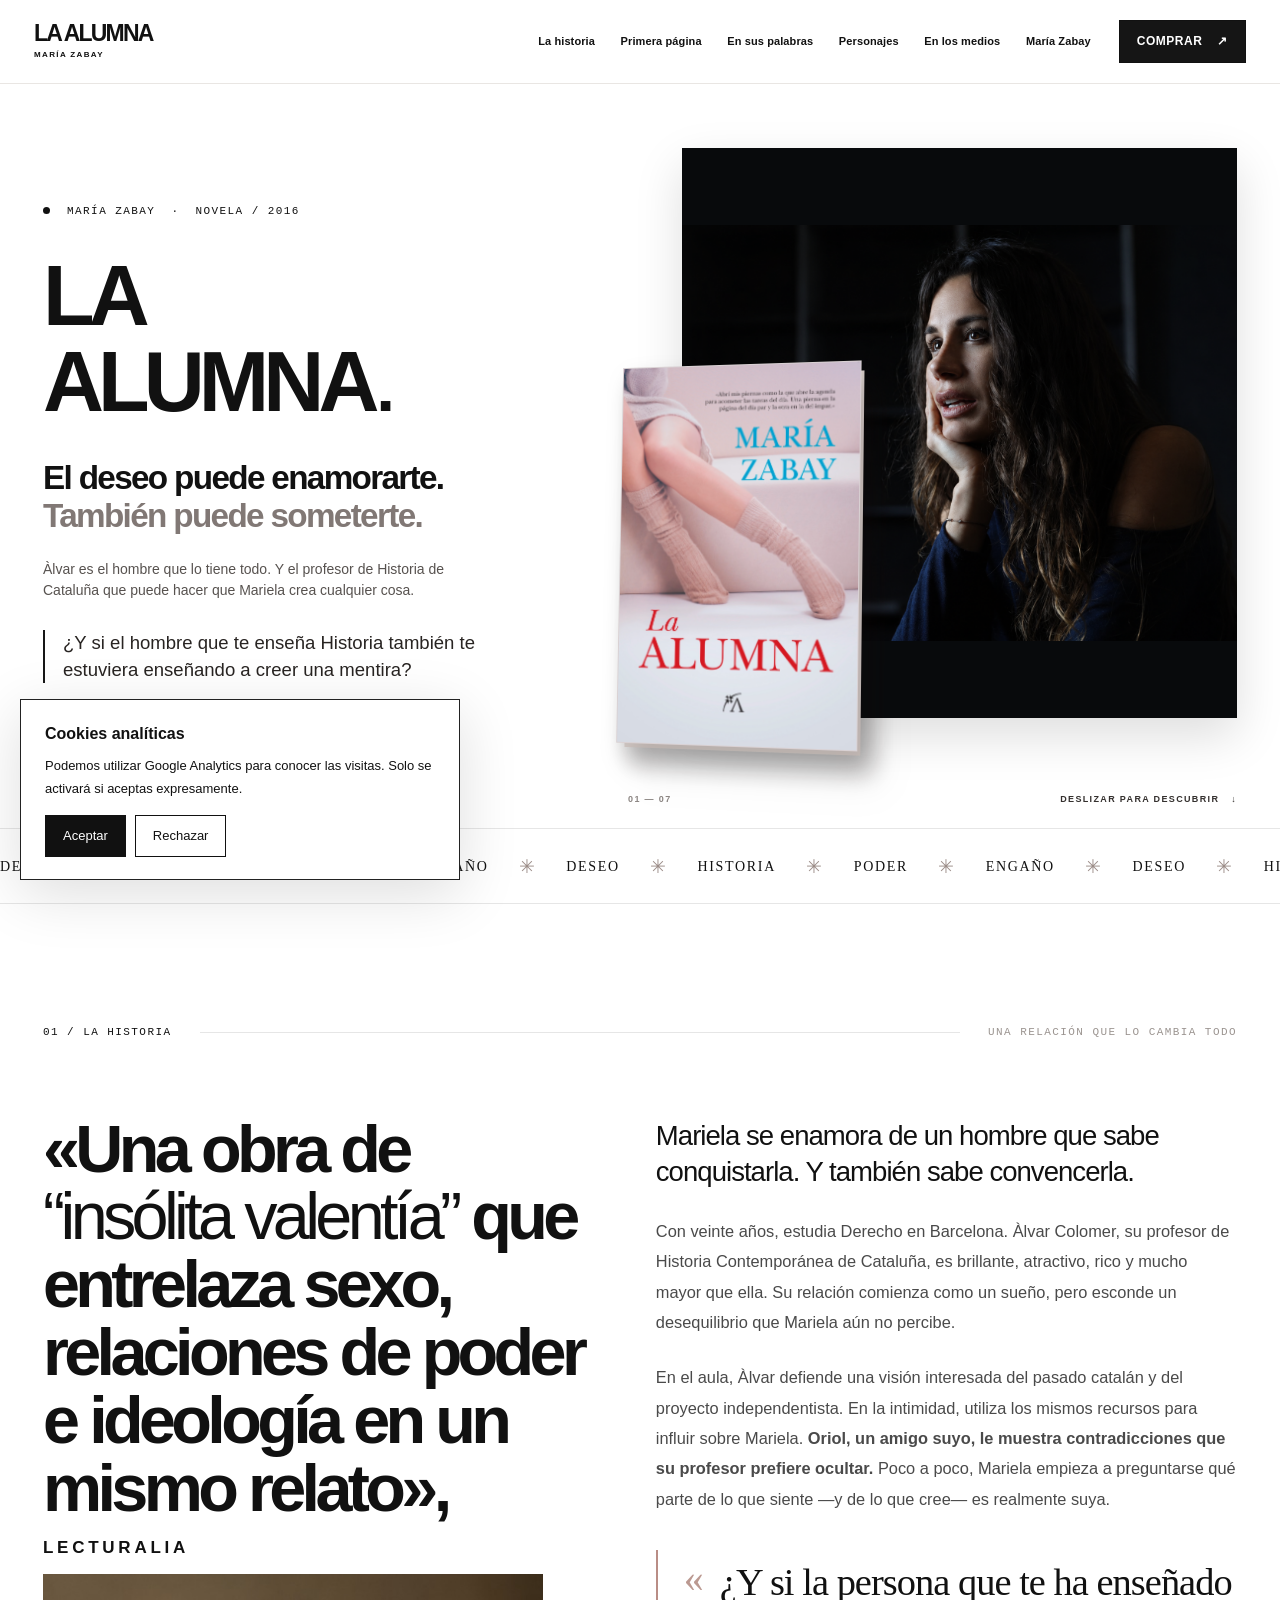
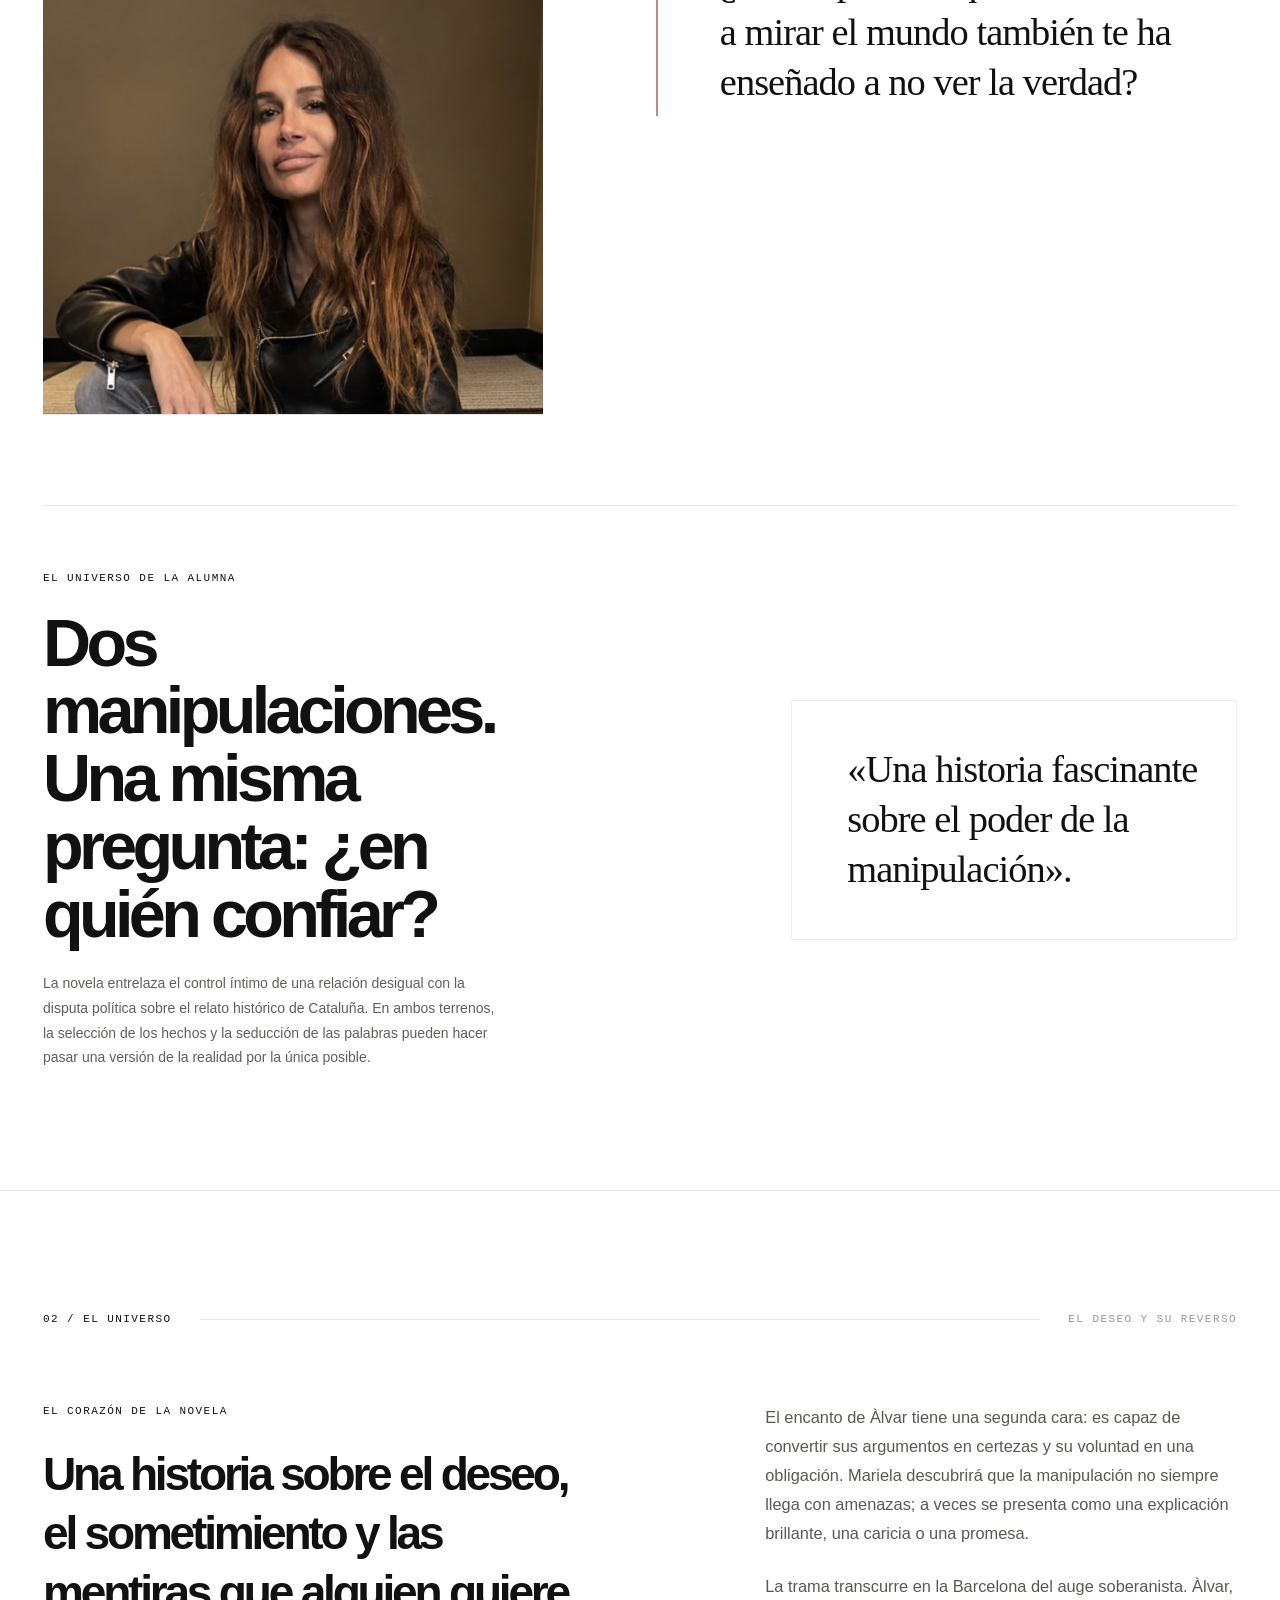
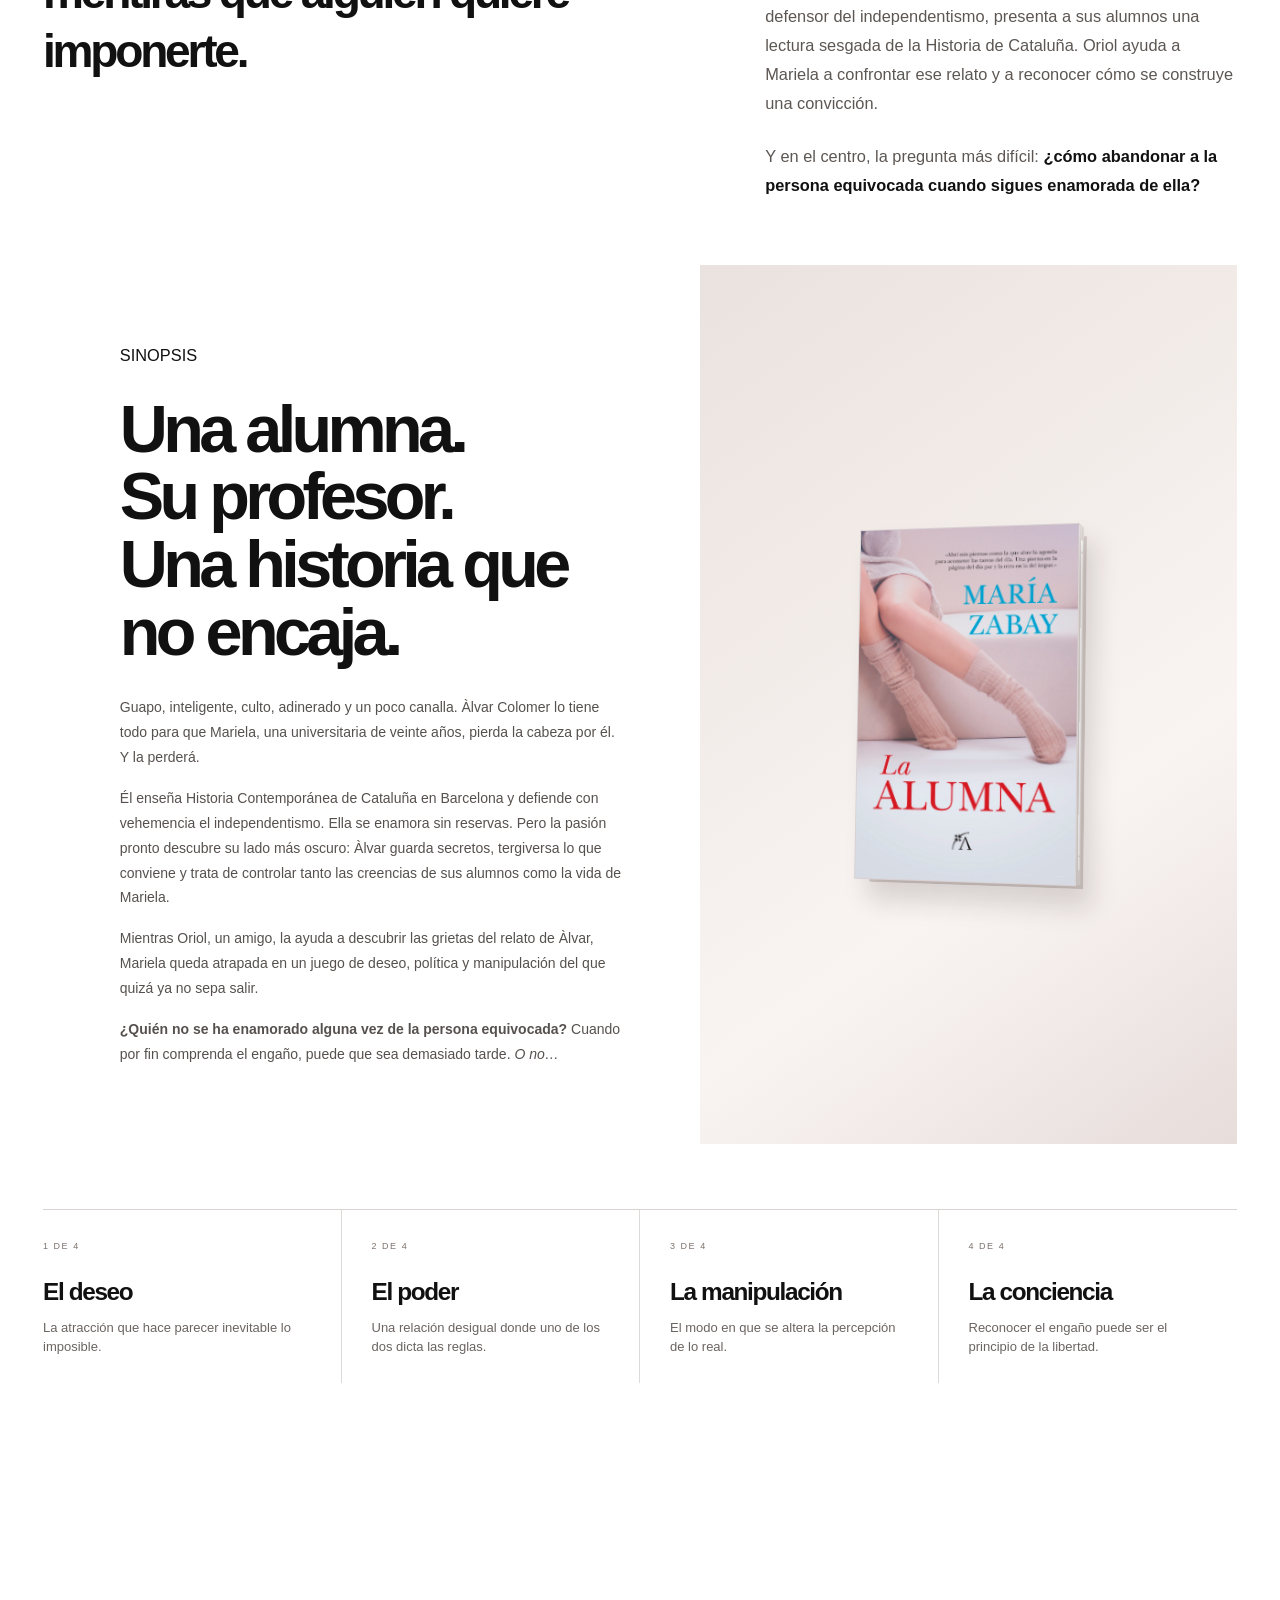
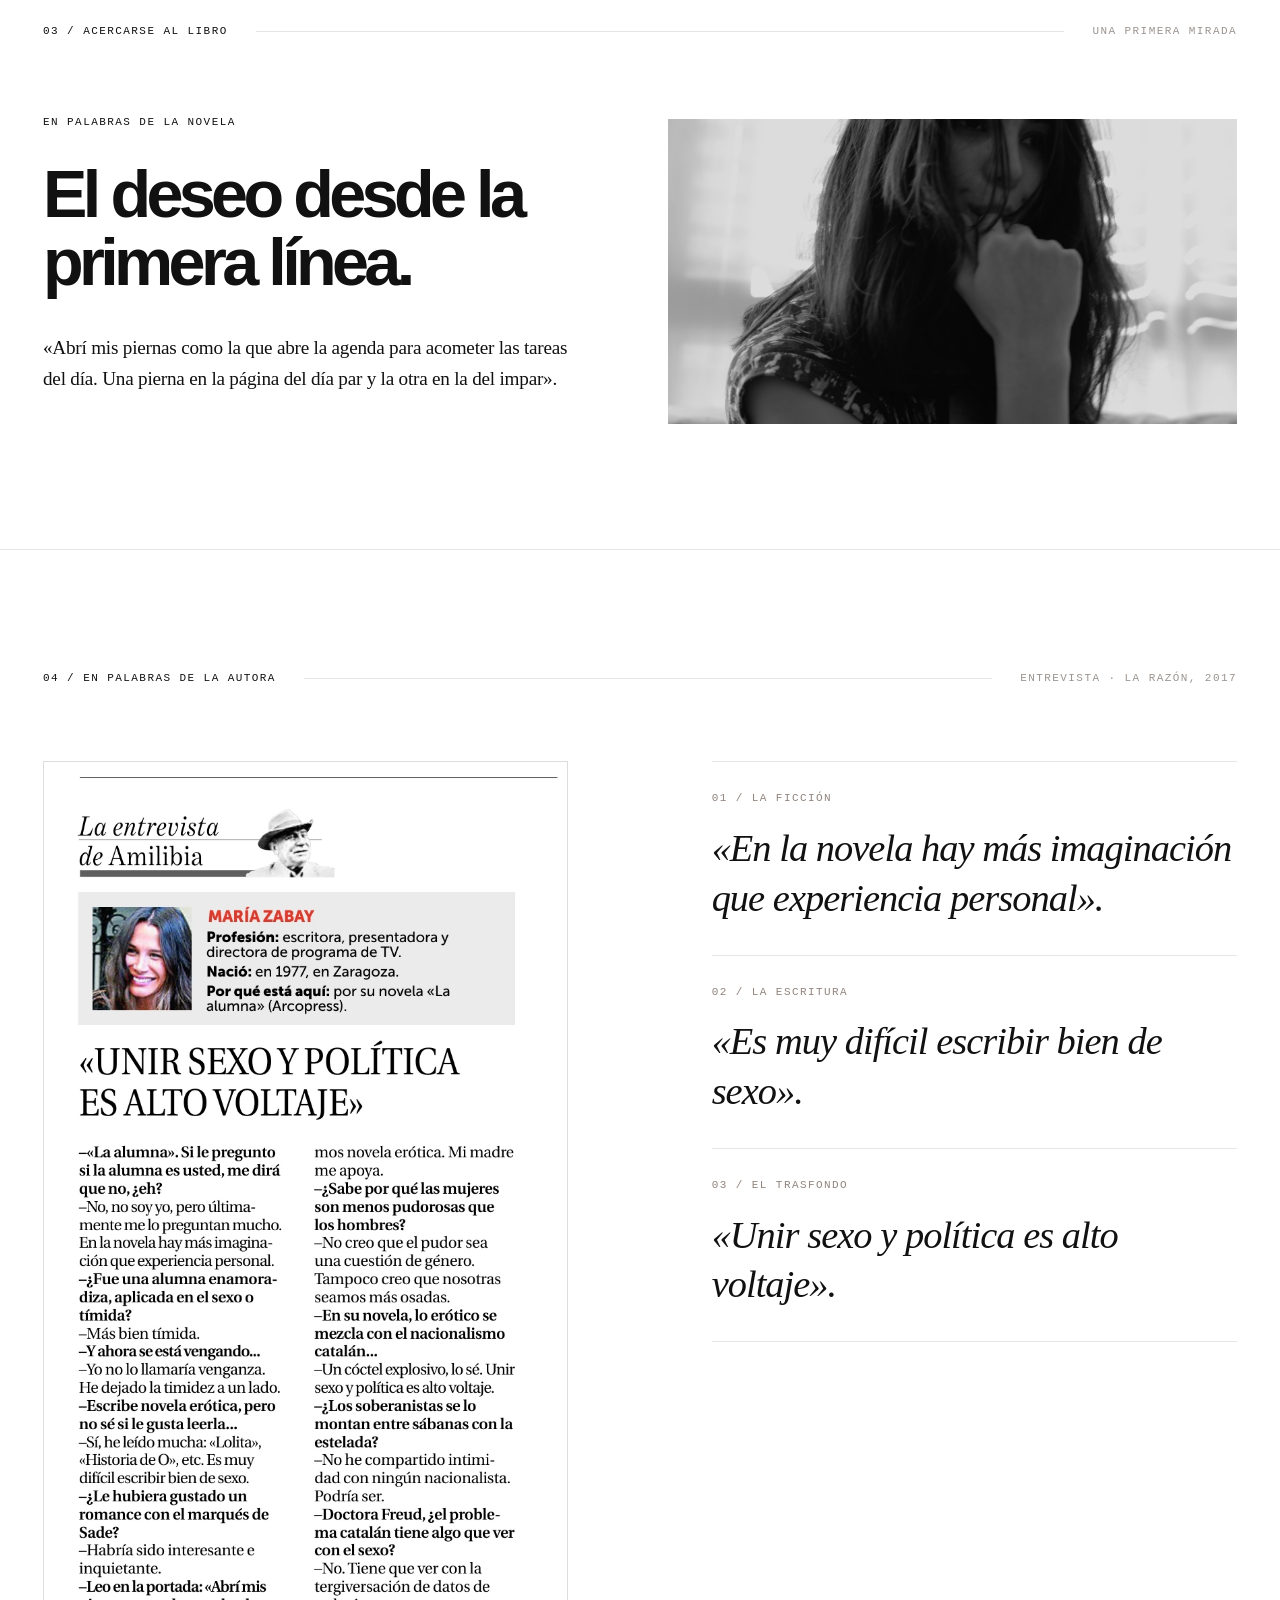
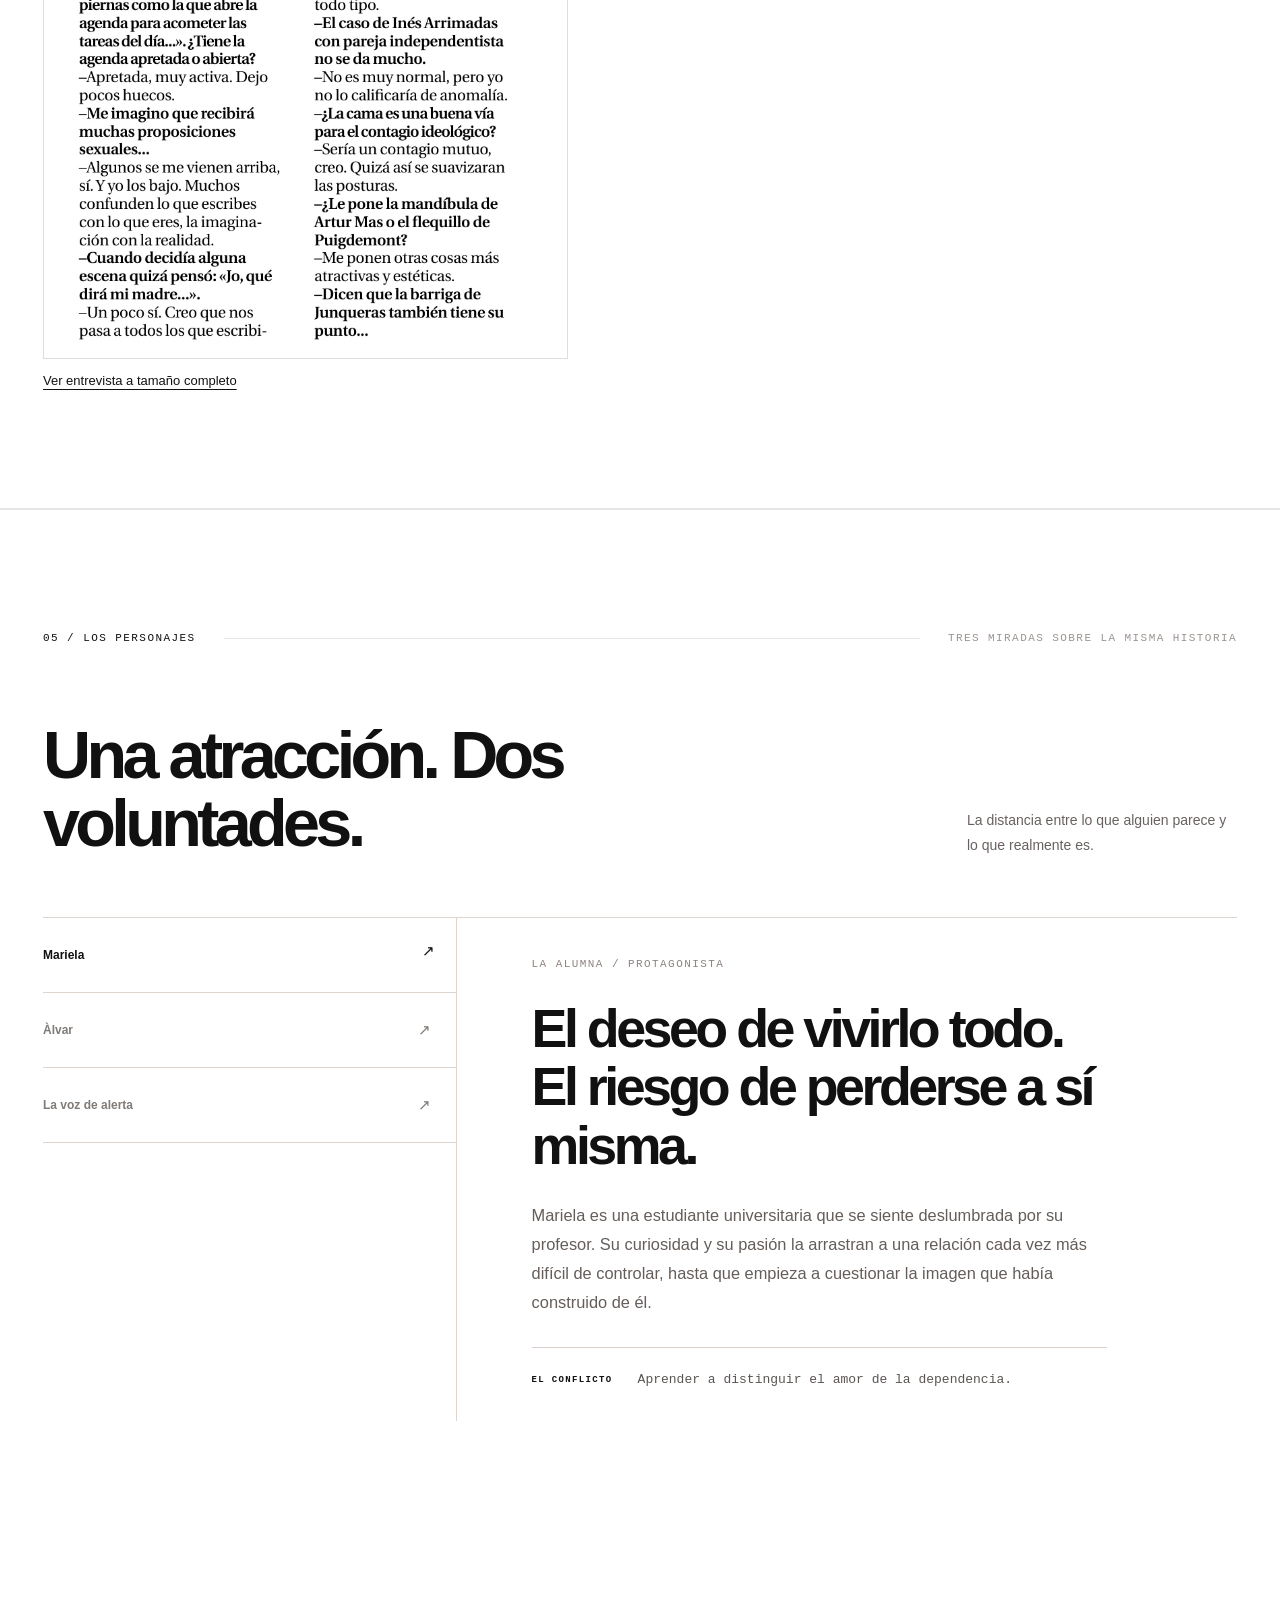
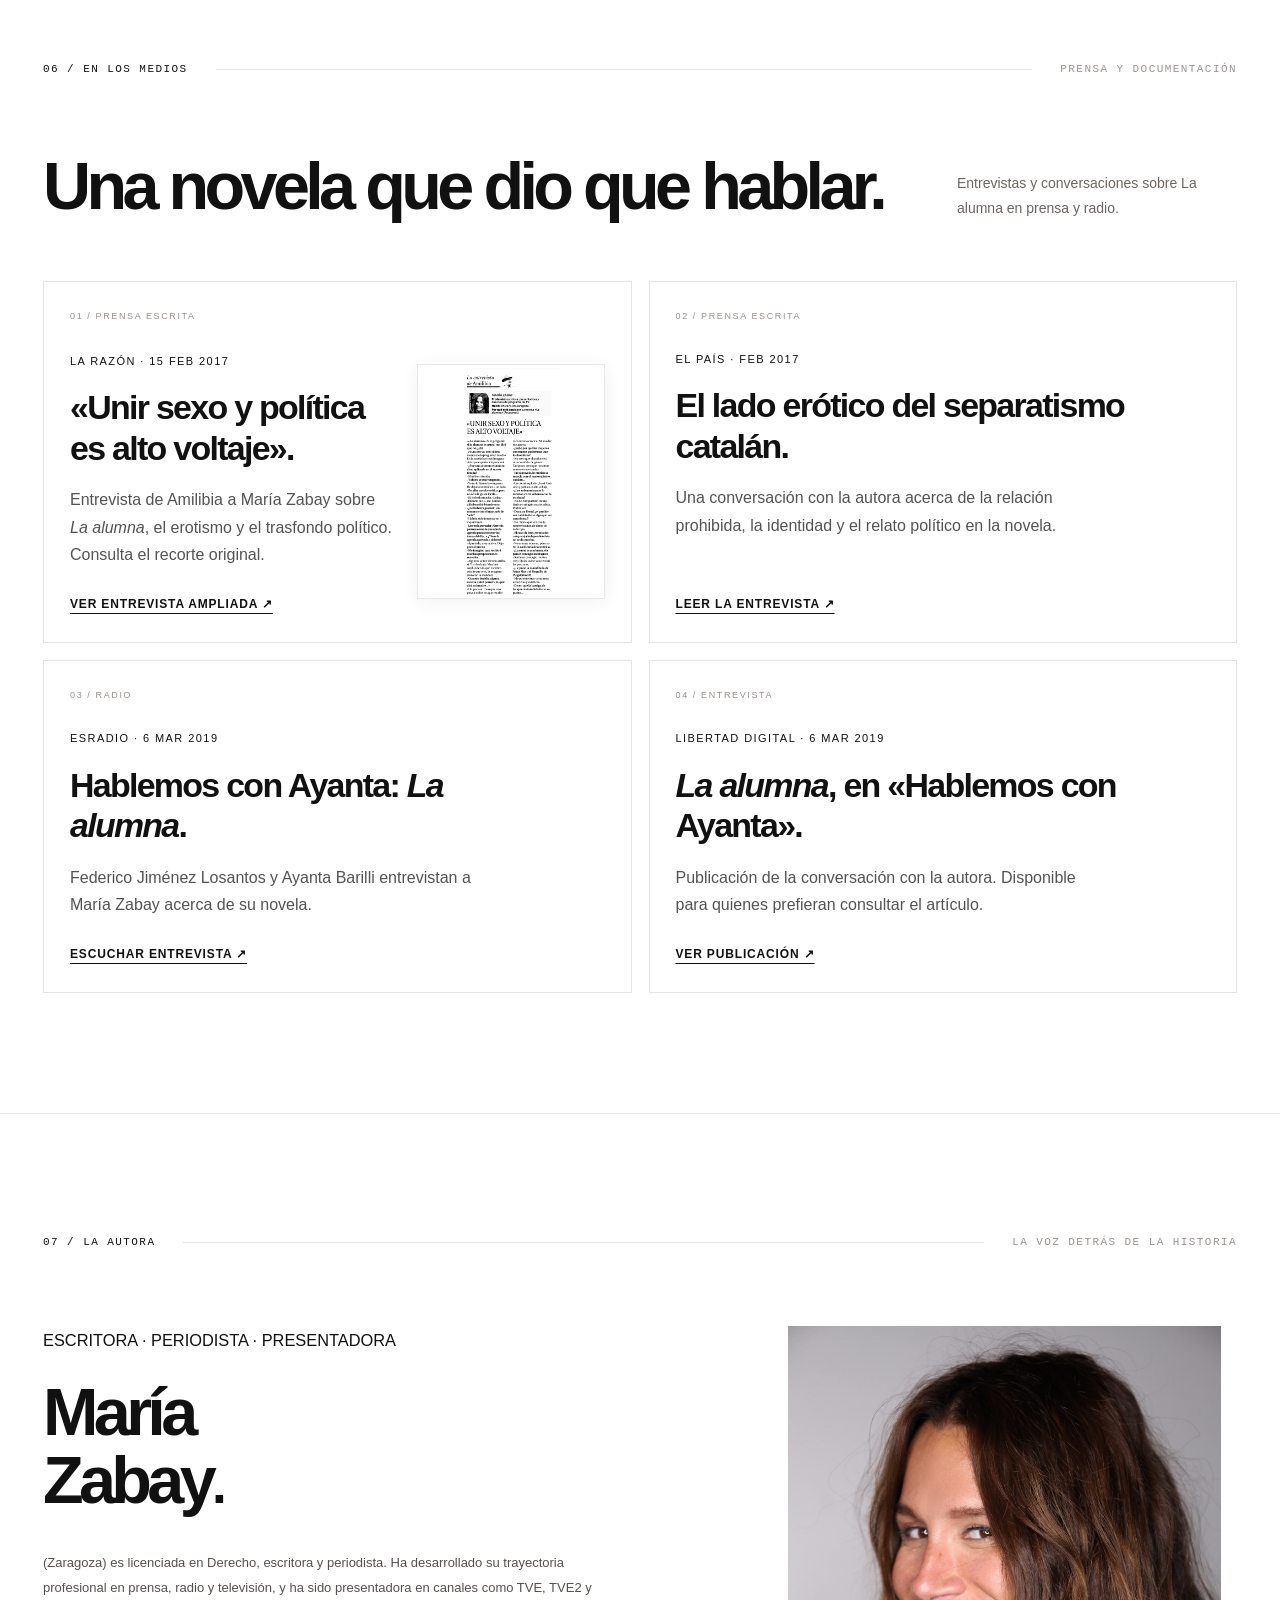
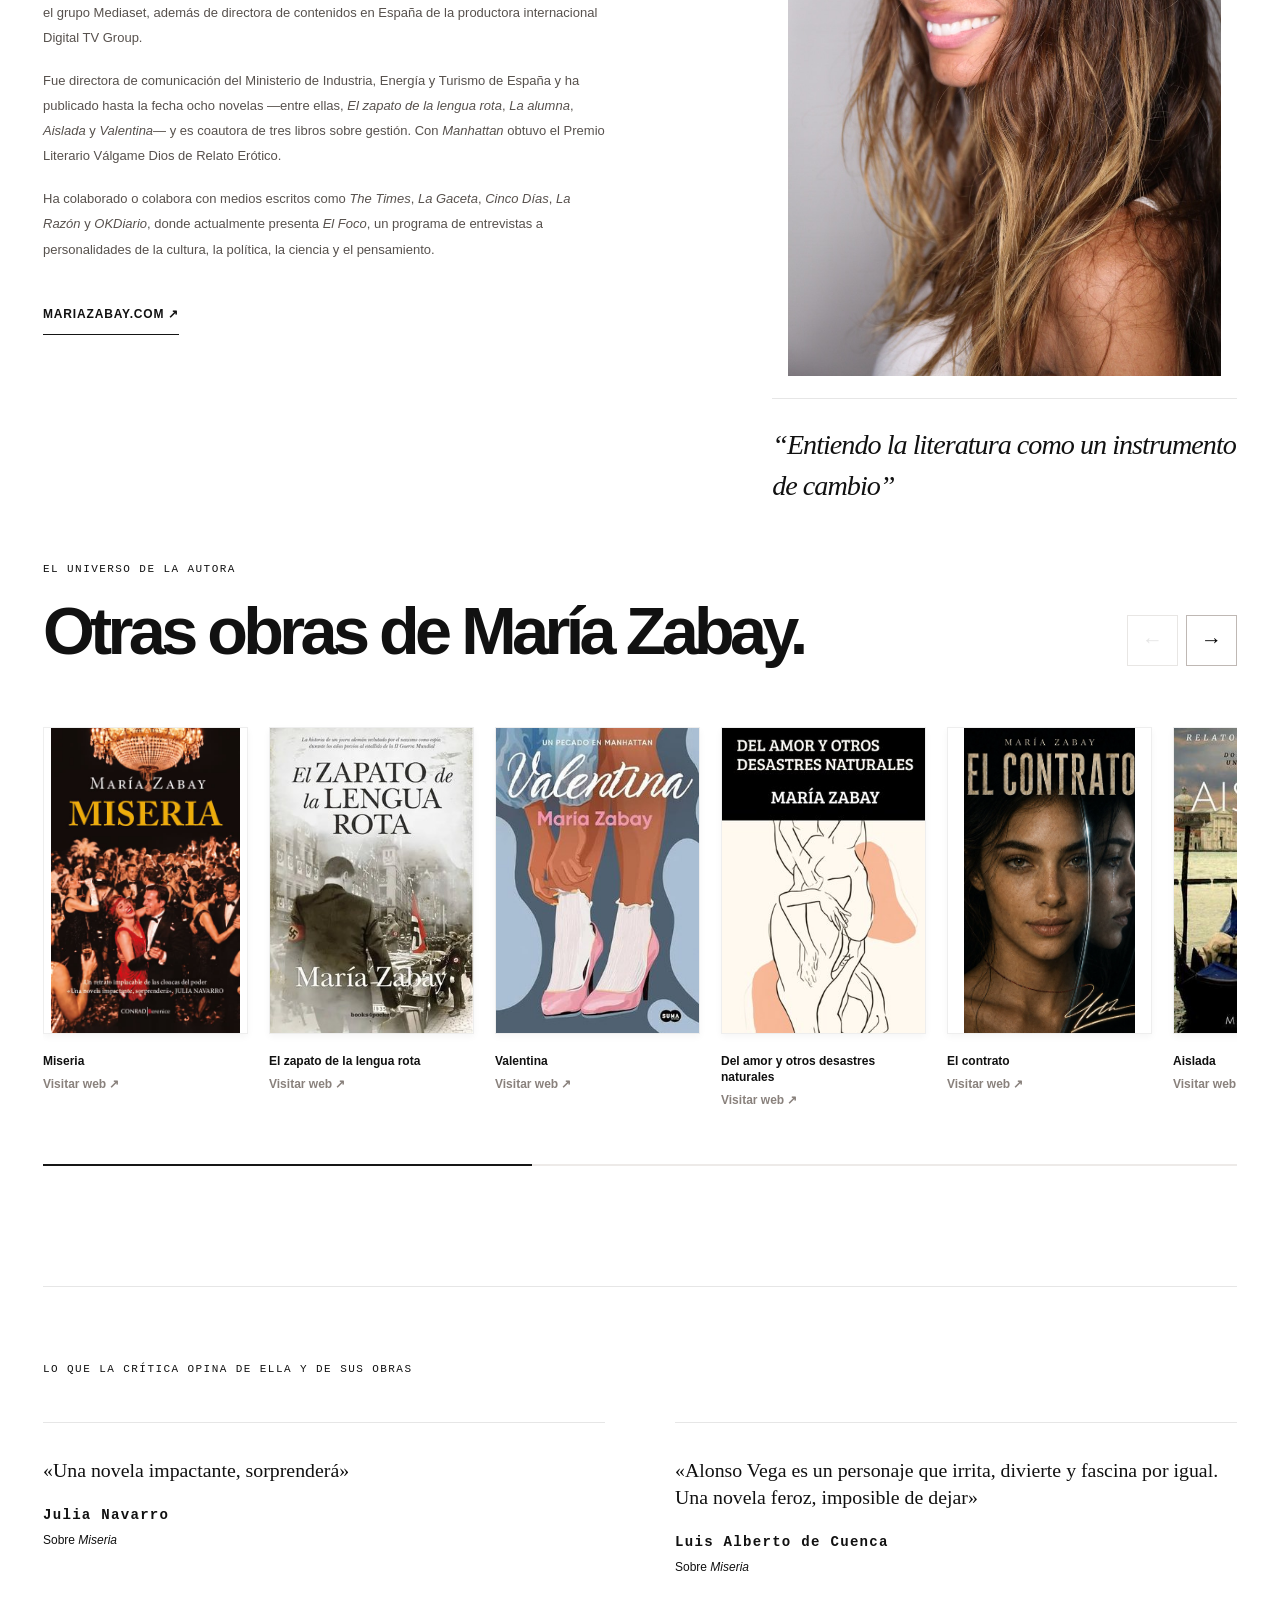
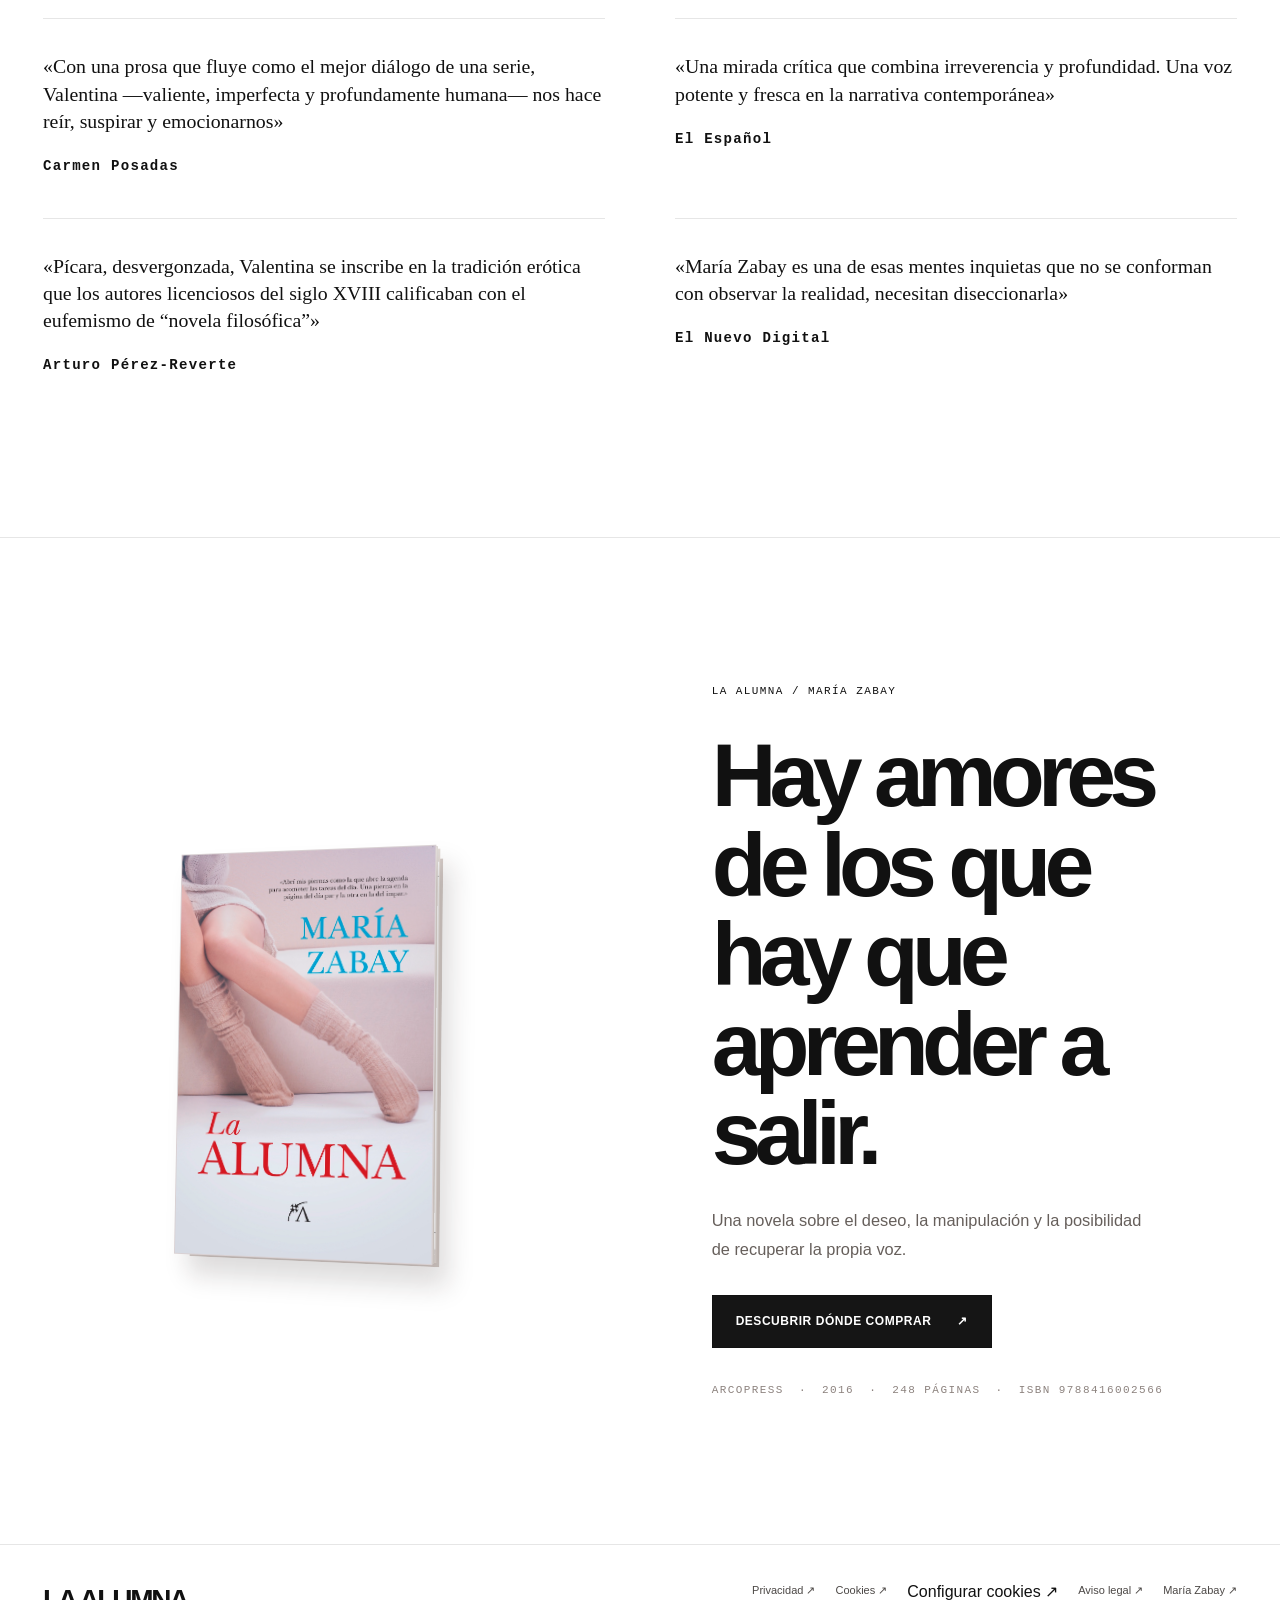
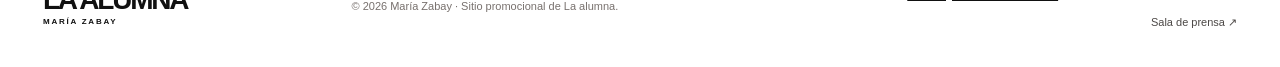
==== commit a81f0b3f: "Add files via upload" ====
--- a/index.html
+++ b/index.html
@@ -11,7 +11,17 @@
 
 <link href="styles.css" rel="stylesheet"/>
 <script defer="" src="app.js"></script>
-<meta content="María Zabay" name="author"/><meta content="telephone=no" name="format-detection"/><meta content="la-alumna-2026-11-18-foto-estilo-prensa-carrusel" name="site-version"/><meta content="La alumna, novela de María Zabay: Mariela se enamora de Àlvar, su profesor de Historia de Cataluña, y descubre un juego de deseo, poder y manipulación." name="description"/><meta content="index, follow, max-image-preview:large" name="robots"/><meta content="book" property="og:type"/><meta content="es_ES" property="og:locale"/><meta content="La alumna · María Zabay" property="og:site_name"/><meta content="La alumna, de María Zabay | Deseo, poder y manipulación" property="og:title"/><meta content="Una historia sobre el deseo, el sometimiento y las mentiras que alguien quiere imponerte." property="og:description"/><meta content="assets/og-la-alumna.jpg" property="og:image"/><meta content="1200" property="og:image:width"/><meta content="630" property="og:image:height"/><meta content="La alumna, novela de María Zabay. Portada del libro sobre fondo blanco." property="og:image:alt"/><meta content="summary_large_image" name="twitter:card"/><meta content="La alumna — María Zabay" name="twitter:title"/><meta content="Deseo, historia y manipulación en una novela de María Zabay." name="twitter:description"/><meta content="assets/og-la-alumna.jpg" name="twitter:image"/><script type="application/ld+json">{"@context":"https://schema.org","@type":"Book","name":"La alumna","author":{"@type":"Person","name":"María Zabay","url":"https://mariazabay.com/"},"description":"Novela sobre Mariela, su profesor de Historia de Cataluña, el deseo, el sometimiento y la manipulación.","isbn":"9788416002566","publisher":{"@type":"Organization","name":"Arcopress"},"datePublished":"2016","inLanguage":"es","genre":"Novela"}</script><script>window.LA_ALUMNA_CONFIG = { analyticsId: "", siteUrl: "" };</script></head>
+<meta content="María Zabay" name="author"/><meta content="telephone=no" name="format-detection"/><meta content="la-alumna-2026-11-18-foto-estilo-prensa-carrusel" name="site-version"/><meta content="La alumna, novela de María Zabay: Mariela se enamora de Àlvar, su profesor de Historia de Cataluña, y descubre un juego de deseo, poder y manipulación." name="description"/><meta content="index, follow, max-image-preview:large" name="robots"/><meta content="book" property="og:type"/><meta content="es_ES" property="og:locale"/><meta content="La alumna · María Zabay" property="og:site_name"/><meta content="La alumna, de María Zabay | Deseo, poder y manipulación" property="og:title"/><meta content="Una historia sobre el deseo, el sometimiento y las mentiras que alguien quiere imponerte." property="og:description"/><meta content="https://laalumna.mariazabay.com/assets/og-la-alumna.jpg" property="og:image"/><meta content="1200" property="og:image:width"/><meta content="630" property="og:image:height"/><meta content="La alumna, novela de María Zabay. Portada del libro sobre fondo blanco." property="og:image:alt"/><meta content="summary_large_image" name="twitter:card"/><meta content="La alumna — María Zabay" name="twitter:title"/><meta content="Deseo, historia y manipulación en una novela de María Zabay." name="twitter:description"/><meta content="https://laalumna.mariazabay.com/assets/og-la-alumna.jpg" name="twitter:image"/><script type="application/ld+json">{"@context":"https://schema.org","@type":"Book","name":"La alumna","author":{"@type":"Person","name":"María Zabay","url":"https://mariazabay.com/"},"description":"Novela sobre Mariela, su profesor de Historia de Cataluña, el deseo, el sometimiento y la manipulación.","isbn":"9788416002566","publisher":{"@type":"Organization","name":"Arcopress"},"datePublished":"2016","inLanguage":"es","genre":"Novela","url":"https://laalumna.mariazabay.com/","image":"https://laalumna.mariazabay.com/assets/portada-la-alumna.jpg","mainEntityOfPage":"https://laalumna.mariazabay.com/"}</script><script>window.LA_ALUMNA_CONFIG = { analyticsId: "G-8SFV2TFR2V", siteUrl: "https://laalumna.mariazabay.com/" };</script>
+<link rel="canonical" href="https://laalumna.mariazabay.com/" />
+<meta property="og:url" content="https://laalumna.mariazabay.com/" />
+<meta property="og:image:secure_url" content="https://laalumna.mariazabay.com/assets/og-la-alumna.jpg" />
+<meta property="og:image:type" content="image/jpeg" />
+<meta name="twitter:image:alt" content="La alumna, de María Zabay, portada de la novela." />
+<link rel="icon" type="image/svg+xml" href="assets/favicon.svg" />
+<link rel="icon" type="image/png" sizes="32x32" href="assets/favicon-32.png" />
+<link rel="icon" type="image/png" sizes="48x48" href="assets/favicon-48.png" />
+<link rel="apple-touch-icon" sizes="180x180" href="assets/apple-touch-icon.png" />
+</head>
 <body>
 <a class="skip-link" href="#contenido">Saltar al contenido</a>
 <div aria-hidden="true" class="scroll-progress"></div>
@@ -55,7 +65,7 @@
 </div>
 <div class="hero-bottom"><span>ARCOPRESS · COLECCIÓN NOVELA</span><span>01 — 07</span><a href="#historia">DESLIZAR PARA DESCUBRIR <span>↓</span></a></div>
 </section>
-<div aria-label="Temas de la novela" class="theme-band"><div aria-hidden="true" class="theme-band-track">Deseo <b>✳</b> Historia <b>✳</b> Poder <b>✳</b> Engaño <b>✳</b> Deseo <b>✳</b> Historia <b>✳</b> Poder <b>✳</b> Engaño <b>✳</b></div></div>
+<div aria-label="Temas de la novela: deseo, historia, poder y engaño" class="theme-band"><div aria-hidden="true" class="theme-band-track"><div class="theme-band-set"><span>Deseo</span><b aria-hidden="true">✳</b><span>Historia</span><b aria-hidden="true">✳</b><span>Poder</span><b aria-hidden="true">✳</b><span>Engaño</span><b aria-hidden="true">✳</b><span>Deseo</span><b aria-hidden="true">✳</b><span>Historia</span><b aria-hidden="true">✳</b><span>Poder</span><b aria-hidden="true">✳</b><span>Engaño</span><b aria-hidden="true">✳</b></div><div class="theme-band-set"><span>Deseo</span><b aria-hidden="true">✳</b><span>Historia</span><b aria-hidden="true">✳</b><span>Poder</span><b aria-hidden="true">✳</b><span>Engaño</span><b aria-hidden="true">✳</b><span>Deseo</span><b aria-hidden="true">✳</b><span>Historia</span><b aria-hidden="true">✳</b><span>Poder</span><b aria-hidden="true">✳</b><span>Engaño</span><b aria-hidden="true">✳</b></div></div></div>
 <section class="section shell story" id="historia">
 <div class="section-top"><span class="index">01 / LA HISTORIA</span><span class="section-rule"></span><span class="tiny-tag">UNA RELACIÓN QUE LO CAMBIA TODO</span></div>
 <div class="story-layout">
@@ -133,18 +143,18 @@
 <section class="section author-section" id="autora"><div class="shell"><div class="section-top"><span class="index">07 / LA AUTORA</span><span class="section-rule"></span><span class="tiny-tag">LA VOZ DETRÁS DE LA HISTORIA</span></div>
 <div class="author-grid"><div class="author-copy fadein"><p class="eyebrow">ESCRITORA · PERIODISTA · PRESENTADORA</p><h2>María<br/>Zabay<span>.</span></h2><p>(Zaragoza) es licenciada en Derecho, escritora y periodista. Ha desarrollado su trayectoria profesional en prensa, radio y televisión, y ha sido presentadora en canales como TVE, TVE2 y el grupo Mediaset, además de directora de contenidos en España de la productora internacional Digital TV Group.</p><p>Fue directora de comunicación del Ministerio de Industria, Energía y Turismo de España y ha publicado hasta la fecha ocho novelas —entre ellas, <i>El zapato de la lengua rota</i>, <i>La alumna</i>, <i>Aislada</i> y <i>Valentina</i>— y es coautora de tres libros sobre gestión. Con <i>Manhattan</i> obtuvo el Premio Literario Válgame Dios de Relato Erótico.</p><p>Ha colaborado o colabora con medios escritos como <i>The Times</i>, <i>La Gaceta</i>, <i>Cinco Días</i>, <i>La Razón</i> y <i>OKDiario</i>, donde actualmente presenta <i>El Foco</i>, un programa de entrevistas a personalidades de la cultura, la política, la ciencia y el pensamiento.</p><a class="underlined-link" href="https://mariazabay.com/" rel="noopener noreferrer" target="_blank">mariazabay.com ↗</a></div><div class="author-portrait fadein"><img alt="Retrato de María Zabay" fetchpriority="high" loading="eager" src="assets/maria-zabay-retrato.jpg"/><blockquote class="portrait-quote">“Entiendo la literatura como un instrumento de cambio”</blockquote></div></div>
 <div class="books-heading"><div><p class="eyebrow">EL UNIVERSO DE LA AUTORA</p><h3>Otras obras de María Zabay.</h3></div><div class="carousel-controls"><button aria-label="Anterior libro" class="arrow-button" id="booksPrev" type="button">←</button><button aria-label="Siguiente libro" class="arrow-button" id="booksNext" type="button">→</button></div></div>
-<div aria-label="Carrusel de otros libros de María Zabay" class="books-carousel" id="booksCarousel" tabindex="0"><a aria-label="Miseria. Visitar web" class="book-card" href="https://miseria.mariazabay.com/" rel="noopener noreferrer" target="_blank"><div class="book-card-cover"><img alt="Vista tipográfica de Miseria mientras carga la cubierta oficial" class="catalog-backup" loading="lazy" src="assets/cubiertas_respaldo/miseria.jpg"/><img alt="Portada del libro Miseria de María Zabay" class="catalog-official" data-remote-cover="1" decoding="async" loading="lazy" referrerpolicy="no-referrer" src="https://miseria.mariazabay.com/assets/front.jpg"/><span aria-hidden="true" class="remote-cover-note"><span class="fallback-book-title">Miseria</span><span class="fallback-book-link">Visitar web ↗</span></span></div><span>Miseria</span><small>Visitar web ↗</small></a><a aria-label="El zapato de la lengua rota. Visitar web" class="book-card" href="https://elzapato.mariazabay.com/" rel="noopener noreferrer" target="_blank"><div class="book-card-cover"><img alt="Vista tipográfica de El zapato de la lengua rota mientras carga la cubierta oficial" class="catalog-backup" loading="lazy" src="assets/cubiertas_respaldo/el-zapato-de-la-lengua-rota.jpg"/><img alt="Portada del libro El zapato de la lengua rota de María Zabay" class="catalog-official" data-remote-cover="1" decoding="async" loading="lazy" referrerpolicy="no-referrer" src="https://miseria.mariazabay.com/assets/libros/libro1.jpg"/><span aria-hidden="true" class="remote-cover-note"><span class="fallback-book-title">El zapato de la lengua rota</span><span class="fallback-book-link">Visitar web ↗</span></span></div><span>El zapato de la lengua rota</span><small>Visitar web ↗</small></a><a aria-label="Valentina. Visitar web" class="book-card" href="https://valentina.mariazabay.com/" rel="noopener noreferrer" target="_blank"><div class="book-card-cover"><img alt="Vista tipográfica de Valentina mientras carga la cubierta oficial" class="catalog-backup" loading="lazy" src="assets/cubiertas_respaldo/valentina.jpg"/><img alt="Portada del libro Valentina de María Zabay" class="catalog-official" data-remote-cover="1" decoding="async" loading="lazy" referrerpolicy="no-referrer" src="https://miseria.mariazabay.com/assets/libros/libro2.jpg"/><span aria-hidden="true" class="remote-cover-note"><span class="fallback-book-title">Valentina</span><span class="fallback-book-link">Visitar web ↗</span></span></div><span>Valentina</span><small>Visitar web ↗</small></a><article class="book-card book-card-alumna"><div class="catalog-book-stage"><div aria-label="Abrir y hojear el libro La alumna" aria-pressed="false" class="book book--catalog" data-book="" role="button" tabindex="0">
+<div aria-label="Carrusel de otros libros de María Zabay" class="books-carousel" id="booksCarousel" tabindex="0"><a aria-label="Miseria. Visitar web" class="book-card" href="https://miseria.mariazabay.com/" rel="noopener noreferrer" target="_blank"><div class="book-card-cover"><img alt="Portada de Miseria, de María Zabay" class="catalog-backup" loading="lazy" src="assets/libros/miseria.jpg"/><img alt="Portada de Miseria, de María Zabay" class="catalog-official" decoding="async" loading="lazy" src="assets/libros/miseria.jpg"/><span aria-hidden="true" class="remote-cover-note"><span class="fallback-book-title">Miseria</span><span class="fallback-book-link">Visitar web ↗</span></span></div><span>Miseria</span><small>Visitar web ↗</small></a><a aria-label="El zapato de la lengua rota. Visitar web" class="book-card" href="https://elzapato.mariazabay.com/" rel="noopener noreferrer" target="_blank"><div class="book-card-cover"><img alt="Portada de El zapato de la lengua rota, de María Zabay" class="catalog-backup" loading="lazy" src="assets/libros/el-zapato.jpg"/><img alt="Portada de El zapato de la lengua rota, de María Zabay" class="catalog-official" decoding="async" loading="lazy" src="assets/libros/el-zapato.jpg"/><span aria-hidden="true" class="remote-cover-note"><span class="fallback-book-title">El zapato de la lengua rota</span><span class="fallback-book-link">Visitar web ↗</span></span></div><span>El zapato de la lengua rota</span><small>Visitar web ↗</small></a><a aria-label="Valentina. Visitar web" class="book-card" href="https://valentina.mariazabay.com/" rel="noopener noreferrer" target="_blank"><div class="book-card-cover"><img alt="Portada de Valentina, de María Zabay" class="catalog-backup" loading="lazy" src="assets/libros/valentina.jpg"/><img alt="Portada de Valentina, de María Zabay" class="catalog-official" decoding="async" loading="lazy" src="assets/libros/valentina.jpg"/><span aria-hidden="true" class="remote-cover-note"><span class="fallback-book-title">Valentina</span><span class="fallback-book-link">Visitar web ↗</span></span></div><span>Valentina</span><small>Visitar web ↗</small></a><a aria-label="Del amor y otros desastres naturales. Visitar web" class="book-card" href="https://delamor.mariazabay.com/" rel="noopener noreferrer" target="_blank"><div class="book-card-cover"><img alt="Portada de Del amor y otros desastres naturales, de María Zabay" class="catalog-backup" loading="lazy" src="assets/libros/del-amor.jpg"/><img alt="Portada de Del amor y otros desastres naturales, de María Zabay" class="catalog-official" decoding="async" loading="lazy" src="assets/libros/del-amor.jpg"/><span aria-hidden="true" class="remote-cover-note"><span class="fallback-book-title">Del amor y otros desastres naturales</span><span class="fallback-book-link">Ver libro ↗</span></span></div><span>Del amor y otros desastres naturales</span><small>Visitar web ↗</small></a><a aria-label="El contrato. Visitar web" class="book-card" href="https://elcontrato.mariazabay.com/" rel="noopener noreferrer" target="_blank"><div class="book-card-cover"><img alt="Portada de El contrato, de María Zabay" class="catalog-backup" loading="lazy" src="assets/libros/el-contrato.png"/><img alt="Portada de El contrato, de María Zabay" class="catalog-official" decoding="async" loading="lazy" src="assets/libros/el-contrato.png"/><span aria-hidden="true" class="remote-cover-note"><span class="fallback-book-title">El contrato</span><span class="fallback-book-link">Visitar web ↗</span></span></div><span>El contrato</span><small>Visitar web ↗</small></a><a aria-label="Aislada. Visitar web" class="book-card" href="https://mariazabay.com/#libros" rel="noopener noreferrer" target="_blank"><div class="book-card-cover"><img alt="Portada de Aislada, de María Zabay" class="catalog-backup" loading="lazy" src="assets/libros/aislada.jpg"/><img alt="Portada de Aislada, de María Zabay" class="catalog-official" decoding="async" loading="lazy" src="assets/libros/aislada.jpg"/><span aria-hidden="true" class="remote-cover-note"><span class="fallback-book-title">Aislada</span><span class="fallback-book-link">Ver obras ↗</span></span></div><span>Aislada</span><small>Visitar web ↗</small></a><a aria-label="Manhattan. Ver libro" class="book-card" href="https://www.machadolibros.com/libro/manhattan-y-otros-relatos-eroticos-escritos-por-mujeres_584311" rel="noopener noreferrer" target="_blank"><div class="book-card-cover"><img alt="Portada de Manhattan, de María Zabay" class="catalog-backup" loading="lazy" src="assets/libros/manhattan.jpg"/><img alt="Portada de Manhattan, de María Zabay" class="catalog-official" decoding="async" loading="lazy" src="assets/libros/manhattan.jpg"/><span aria-hidden="true" class="remote-cover-note"><span class="fallback-book-title">Manhattan</span><span class="fallback-book-link">Ver libro ↗</span></span></div><span>Manhattan</span><small>Ver libro ↗</small></a><a aria-label="Diosas de papel. Visitar web" class="book-card" href="https://mariazabay.com/#libros" rel="noopener noreferrer" target="_blank"><div class="book-card-cover"><img alt="Portada de Diosas de papel, de María Zabay" class="catalog-backup" loading="lazy" src="assets/libros/diosas-de-papel.jpg"/><img alt="Portada de Diosas de papel, de María Zabay" class="catalog-official" decoding="async" loading="lazy" src="assets/libros/diosas-de-papel.jpg"/><span aria-hidden="true" class="remote-cover-note"><span class="fallback-book-title">Diosas de papel</span><span class="fallback-book-link">Ver obras ↗</span></span></div><span>Diosas de papel</span><small>Visitar web ↗</small></a><a aria-label="Breve historia de la especie humana. Ver libro" class="book-card" href="https://www.casadellibro.com/libro-breve-historia-de-la-especie-humana/9788418952623/12795925" rel="noopener noreferrer" target="_blank"><div class="book-card-cover"><img alt="Portada de Breve historia de la especie humana, de María Zabay" class="catalog-backup" loading="lazy" src="assets/libros/breve-historia.jpg"/><img alt="Portada de Breve historia de la especie humana, de María Zabay" class="catalog-official" decoding="async" loading="lazy" src="assets/libros/breve-historia.jpg"/><span aria-hidden="true" class="remote-cover-note"><span class="fallback-book-title">Breve historia de la especie humana</span><span class="fallback-book-link">Ver libro ↗</span></span></div><span>Breve historia de la especie humana</span><small>Ver libro ↗</small></a><a aria-label="Un viaje al éxito. Visitar web" class="book-card" href="https://mariazabay.com/#libros" rel="noopener noreferrer" target="_blank"><div class="book-card-cover"><img alt="Portada de Un viaje al éxito, de María Zabay" class="catalog-backup" loading="lazy" src="assets/libros/un-viaje.jpg"/><img alt="Portada de Un viaje al éxito, de María Zabay" class="catalog-official" decoding="async" loading="lazy" src="assets/libros/un-viaje.jpg"/><span aria-hidden="true" class="remote-cover-note"><span class="fallback-book-title">Un viaje al éxito</span><span class="fallback-book-link">Ver obras ↗</span></span></div><span>Un viaje al éxito</span><small>Visitar web ↗</small></a><a aria-label="Liderar con la palabra. Ver libro" class="book-card" href="https://www.casadellibro.com/libro-liderar-con-la-palabra-las-diez-claves-para-convencer-y-triunfar/9788418089688/11215265" rel="noopener noreferrer" target="_blank"><div class="book-card-cover"><img alt="Portada de Liderar con la palabra, de María Zabay" class="catalog-backup" loading="lazy" src="assets/libros/liderar.jpg"/><img alt="Portada de Liderar con la palabra, de María Zabay" class="catalog-official" decoding="async" loading="lazy" src="assets/libros/liderar.jpg"/><span aria-hidden="true" class="remote-cover-note"><span class="fallback-book-title">Liderar con la palabra</span><span class="fallback-book-link">Ver libro ↗</span></span></div><span>Liderar con la palabra</span><small>Ver libro ↗</small></a><a aria-label="Todos contra el bullying. Visitar web" class="book-card" href="https://mariazabay.com/#libros" rel="noopener noreferrer" target="_blank"><div class="book-card-cover"><img alt="Portada de Todos contra el bullying, de María Zabay" class="catalog-backup" loading="lazy" src="assets/libros/bullying.jpg"/><img alt="Portada de Todos contra el bullying, de María Zabay" class="catalog-official" decoding="async" loading="lazy" src="assets/libros/bullying.jpg"/><span aria-hidden="true" class="remote-cover-note"><span class="fallback-book-title">Todos contra el bullying</span><span class="fallback-book-link">Ver obras ↗</span></span></div><span>Todos contra el bullying</span><small>Visitar web ↗</small></a><article class="book-card book-card-alumna"><div class="catalog-book-stage"><div aria-label="Abrir y hojear el libro La alumna" aria-pressed="false" class="book book--catalog" data-book="" role="button" tabindex="0">
 <div aria-hidden="true" class="book-back book-back-original"><img alt="" draggable="false" src="assets/pagina-03-comienzo.webp"/></div>
 <div aria-hidden="true" class="book-sheet sheet-one"><div class="page-face front-face page-original page-original"><img alt="" draggable="false" src="assets/pagina-01-portadilla.webp"/></div><div class="page-face back-face page-original page-original"><img alt="" draggable="false" src="assets/pagina-02-epigrafe.webp"/></div></div><div aria-hidden="true" class="book-sheet sheet-two"><div class="page-face front-face page-original page-original"><img alt="" draggable="false" src="assets/pagina-02-epigrafe.webp"/></div><div class="page-face back-face page-original"><img alt="" draggable="false" src="assets/pagina-03-comienzo.webp"/></div></div><div aria-hidden="true" class="book-sheet sheet-three"><div class="page-face front-face page-original"><img alt="" draggable="false" src="assets/pagina-03-comienzo.webp"/></div><div class="page-face back-face page-original"><img alt="" draggable="false" src="assets/pagina-03-comienzo.webp"/></div></div>
 <div aria-hidden="true" class="book-cover"><div class="cover-exterior"><img alt="" draggable="false" src="assets/portada-la-alumna.jpg"/></div><div class="cover-interior"></div></div>
 <div aria-hidden="true" class="book-spine">LA ALUMNA · MARÍA ZABAY</div>
-</div></div><span>La alumna</span><small>Toca el libro para abrirlo</small></article><a aria-label="Del amor y otros desastres naturales. Ver libro" class="book-card" href="https://www.amazon.es/Del-amor-otros-desastres-naturales/dp/B0F6K1F7VD" rel="noopener noreferrer" target="_blank"><div class="book-card-cover"><img alt="Vista tipográfica de Del amor y otros desastres naturales mientras carga la cubierta oficial" class="catalog-backup" loading="lazy" src="assets/cubiertas_respaldo/del-amor-y-otros-desastres-naturales.jpg"/><img alt="Portada del libro Del amor y otros desastres naturales de María Zabay" class="catalog-official" data-remote-cover="1" decoding="async" loading="lazy" referrerpolicy="no-referrer" src="https://miseria.mariazabay.com/assets/libros/libro4.jpg"/><span aria-hidden="true" class="remote-cover-note"><span class="fallback-book-title">Del amor y otros desastres naturales</span><span class="fallback-book-link">Ver libro ↗</span></span></div><span>Del amor y otros desastres naturales</span><small>Ver libro ↗</small></a><a aria-label="El contrato. Visitar web" class="book-card" href="https://elcontrato.mariazabay.com/" rel="noopener noreferrer" target="_blank"><div class="book-card-cover"><img alt="Vista tipográfica de El contrato mientras carga la cubierta oficial" class="catalog-backup" loading="lazy" src="assets/cubiertas_respaldo/el-contrato.jpg"/><img alt="Portada del libro El contrato de María Zabay" class="catalog-official" data-remote-cover="1" decoding="async" loading="lazy" referrerpolicy="no-referrer" src="https://miseria.mariazabay.com/assets/libros/libro10.jpg"/><span aria-hidden="true" class="remote-cover-note"><span class="fallback-book-title">El contrato</span><span class="fallback-book-link">Visitar web ↗</span></span></div><span>El contrato</span><small>Visitar web ↗</small></a><a aria-label="Aislada. Ver obras" class="book-card" href="https://mariazabay.com/#libros" rel="noopener noreferrer" target="_blank"><div class="book-card-cover"><img alt="Vista tipográfica de Aislada mientras carga la cubierta oficial" class="catalog-backup" loading="lazy" src="assets/cubiertas_respaldo/aislada.jpg"/><img alt="Portada del libro Aislada de María Zabay" class="catalog-official" data-remote-cover="1" decoding="async" loading="lazy" referrerpolicy="no-referrer" src="https://miseria.mariazabay.com/assets/libros/libro5.jpg"/><span aria-hidden="true" class="remote-cover-note"><span class="fallback-book-title">Aislada</span><span class="fallback-book-link">Ver obras ↗</span></span></div><span>Aislada</span><small>Ver obras ↗</small></a><a aria-label="Manhattan. Ver libro" class="book-card" href="https://www.machadolibros.com/libro/manhattan-y-otros-relatos-eroticos-escritos-por-mujeres_584311" rel="noopener noreferrer" target="_blank"><div class="book-card-cover"><img alt="Vista tipográfica de Manhattan mientras carga la cubierta oficial" class="catalog-backup" loading="lazy" src="assets/cubiertas_respaldo/manhattan.jpg"/><img alt="Portada del libro Manhattan de María Zabay" class="catalog-official" data-remote-cover="1" decoding="async" loading="lazy" referrerpolicy="no-referrer" src="https://miseria.mariazabay.com/assets/libros/libro7.jpg"/><span aria-hidden="true" class="remote-cover-note"><span class="fallback-book-title">Manhattan</span><span class="fallback-book-link">Ver libro ↗</span></span></div><span>Manhattan</span><small>Ver libro ↗</small></a><a aria-label="Diosas de papel. Ver obras" class="book-card" href="https://mariazabay.com/#libros" rel="noopener noreferrer" target="_blank"><div class="book-card-cover"><img alt="Vista tipográfica de Diosas de papel mientras carga la cubierta oficial" class="catalog-backup" loading="lazy" src="assets/cubiertas_respaldo/diosas-de-papel.jpg"/><img alt="Portada del libro Diosas de papel de María Zabay" class="catalog-official" data-remote-cover="1" decoding="async" loading="lazy" referrerpolicy="no-referrer" src="https://miseria.mariazabay.com/assets/libros/libro9.jpg"/><span aria-hidden="true" class="remote-cover-note"><span class="fallback-book-title">Diosas de papel</span><span class="fallback-book-link">Ver obras ↗</span></span></div><span>Diosas de papel</span><small>Ver obras ↗</small></a><a aria-label="Breve historia de la especie humana. Ver libro" class="book-card" href="https://www.casadellibro.com/libro-breve-historia-de-la-especie-humana/9788418952623/12795925" rel="noopener noreferrer" target="_blank"><div class="book-card-cover"><img alt="Vista tipográfica de Breve historia de la especie humana mientras carga la cubierta oficial" class="catalog-backup" loading="lazy" src="assets/cubiertas_respaldo/breve-historia-de-la-especie-humana.jpg"/><img alt="Portada del libro Breve historia de la especie humana de María Zabay" class="catalog-official" data-remote-cover="1" decoding="async" loading="lazy" referrerpolicy="no-referrer" src="https://miseria.mariazabay.com/assets/libros/libro12.jpg"/><span aria-hidden="true" class="remote-cover-note"><span class="fallback-book-title">Breve historia de la especie humana</span><span class="fallback-book-link">Ver libro ↗</span></span></div><span>Breve historia de la especie humana</span><small>Ver libro ↗</small></a><a aria-label="Un viaje al éxito. Ver obras" class="book-card" href="https://mariazabay.com/#libros" rel="noopener noreferrer" target="_blank"><div class="book-card-cover"><img alt="Vista tipográfica de Un viaje al éxito mientras carga la cubierta oficial" class="catalog-backup" loading="lazy" src="assets/cubiertas_respaldo/un-viaje-al-exito.jpg"/><img alt="Portada del libro Un viaje al éxito de María Zabay" class="catalog-official" data-remote-cover="1" decoding="async" loading="lazy" referrerpolicy="no-referrer" src="https://miseria.mariazabay.com/assets/libros/libro6.jpg"/><span aria-hidden="true" class="remote-cover-note"><span class="fallback-book-title">Un viaje al éxito</span><span class="fallback-book-link">Ver obras ↗</span></span></div><span>Un viaje al éxito</span><small>Ver obras ↗</small></a><a aria-label="Liderar con la palabra. Ver libro" class="book-card" href="https://www.casadellibro.com/libro-liderar-con-la-palabra-las-diez-claves-para-convencer-y-triunfar/9788418089688/11215265" rel="noopener noreferrer" target="_blank"><div class="book-card-cover"><img alt="Vista tipográfica de Liderar con la palabra mientras carga la cubierta oficial" class="catalog-backup" loading="lazy" src="assets/cubiertas_respaldo/liderar-con-la-palabra.jpg"/><img alt="Portada del libro Liderar con la palabra de María Zabay" class="catalog-official" data-remote-cover="1" decoding="async" loading="lazy" referrerpolicy="no-referrer" src="https://miseria.mariazabay.com/assets/libros/libro8.jpg"/><span aria-hidden="true" class="remote-cover-note"><span class="fallback-book-title">Liderar con la palabra</span><span class="fallback-book-link">Ver libro ↗</span></span></div><span>Liderar con la palabra</span><small>Ver libro ↗</small></a><a aria-label="Todos contra el bullying. Ver obras" class="book-card" href="https://mariazabay.com/#libros" rel="noopener noreferrer" target="_blank"><div class="book-card-cover"><img alt="Vista tipográfica de Todos contra el bullying mientras carga la cubierta oficial" class="catalog-backup" loading="lazy" src="assets/cubiertas_respaldo/todos-contra-el-bullying.jpg"/><img alt="Portada del libro Todos contra el bullying de María Zabay" class="catalog-official" data-remote-cover="1" decoding="async" loading="lazy" referrerpolicy="no-referrer" src="https://miseria.mariazabay.com/assets/libros/libro11.jpg"/><span aria-hidden="true" class="remote-cover-note"><span class="fallback-book-title">Todos contra el bullying</span><span class="fallback-book-link">Ver obras ↗</span></span></div><span>Todos contra el bullying</span><small>Ver obras ↗</small></a></div>
+</div></div><span>La alumna</span><small>Toca el libro para abrirlo</small><a aria-label="La alumna — visitar su página web" class="alumna-own-link" href="https://laalumna.mariazabay.com/">Visitar esta web ↗</a></article></div>
 <div aria-hidden="true" class="carousel-progress"><span id="carouselProgress"></span></div>
 <div class="reviews-block fadein"><p class="eyebrow">LO QUE LA CRÍTICA OPINA DE ELLA Y DE SUS OBRAS</p><div class="reviews-grid"><figure><blockquote>«Una novela impactante, sorprenderá»</blockquote><figcaption>Julia Navarro <small>Sobre <i>Miseria</i></small></figcaption></figure><figure><blockquote>«Alonso Vega es un personaje que irrita, divierte y fascina por igual. Una novela feroz, imposible de dejar»</blockquote><figcaption>Luis Alberto de Cuenca <small>Sobre <i>Miseria</i></small></figcaption></figure><figure><blockquote>«Con una prosa que fluye como el mejor diálogo de una serie, Valentina —valiente, imperfecta y profundamente humana— nos hace reír, suspirar y emocionarnos»</blockquote><figcaption>Carmen Posadas</figcaption></figure><figure><blockquote>«Una mirada crítica que combina irreverencia y profundidad. Una voz potente y fresca en la narrativa contemporánea»</blockquote><figcaption>El Español</figcaption></figure><figure><blockquote>«Pícara, desvergonzada, Valentina se inscribe en la tradición erótica que los autores licenciosos del siglo XVIII calificaban con el eufemismo de “novela filosófica”»</blockquote><figcaption>Arturo Pérez-Reverte</figcaption></figure><figure><blockquote>«María Zabay es una de esas mentes inquietas que no se conforman con observar la realidad, necesitan diseccionarla»</blockquote><figcaption>El Nuevo Digital</figcaption></figure></div></div>
 </div></section>
 <section class="final-cta" id="comprar"><div class="shell final-grid"><div class="final-book-art"><div aria-label="Abrir y hojear el libro La alumna" aria-pressed="false" class="book book--final" data-book="" role="button" tabindex="0"><div aria-hidden="true" class="book-back book-back-original"><img alt="" draggable="false" src="assets/pagina-03-comienzo.webp"/></div><div aria-hidden="true" class="book-sheet sheet-one"><div class="page-face front-face page-original page-original"><img alt="" draggable="false" src="assets/pagina-01-portadilla.webp"/></div><div class="page-face back-face page-original page-original"><img alt="" draggable="false" src="assets/pagina-02-epigrafe.webp"/></div></div><div aria-hidden="true" class="book-sheet sheet-two"><div class="page-face front-face page-original page-original"><img alt="" draggable="false" src="assets/pagina-02-epigrafe.webp"/></div><div class="page-face back-face page-original"><img alt="" draggable="false" src="assets/pagina-03-comienzo.webp"/></div></div><div aria-hidden="true" class="book-sheet sheet-three"><div class="page-face front-face page-original"><img alt="" draggable="false" src="assets/pagina-03-comienzo.webp"/></div><div class="page-face back-face page-original"><img alt="" draggable="false" src="assets/pagina-03-comienzo.webp"/></div></div><div aria-hidden="true" class="book-cover"><div class="cover-exterior"><img alt="" draggable="false" src="assets/portada-la-alumna.jpg"/></div><div class="cover-interior"></div></div><div aria-hidden="true" class="book-spine">LA ALUMNA · MARÍA ZABAY</div></div></div><div class="final-copy fadein"><span class="eyebrow">LA ALUMNA / MARÍA ZABAY</span><h2>Hay amores de los que hay que aprender a salir.</h2><p>Una novela sobre el deseo, la manipulación y la posibilidad de recuperar la propia voz.</p><button class="btn btn-dark buy-open" type="button">Descubrir dónde comprar <span>↗</span></button><div class="book-data">ARCOPRESS <span>·</span> 2016 <span>·</span> 248 PÁGINAS <span>·</span> ISBN 9788416002566</div></div></div></section>
 </main>
-<footer class="site-footer"><div class="shell footer-grid"><a class="footer-brand" href="#arriba">LA ALUMNA <small>MARÍA ZABAY</small></a><p>© 2026 María Zabay · Sitio promocional de La alumna.</p><nav aria-label="Enlaces del pie"><a href="privacidad.html">Privacidad ↗</a><a href="cookies.html">Cookies ↗</a><a href="aviso-legal.html">Aviso legal ↗</a><a href="https://mariazabay.com/" rel="noopener noreferrer" target="_blank">María Zabay ↗</a><a href="assets/entrevista-la-razon.pdf" rel="noopener noreferrer" target="_blank">Sala de prensa ↗</a></nav></div></footer>
+<footer class="site-footer"><div class="shell footer-grid"><a class="footer-brand" href="#arriba">LA ALUMNA <small>MARÍA ZABAY</small></a><p>© 2026 María Zabay · Sitio promocional de La alumna.</p><nav aria-label="Enlaces del pie"><a href="privacidad.html">Privacidad ↗</a><a href="cookies.html">Cookies ↗</a><button type="button" class="cookie-manage" id="analytics-manage">Configurar cookies ↗</button><a href="aviso-legal.html">Aviso legal ↗</a><a href="https://mariazabay.com/" rel="noopener noreferrer" target="_blank">María Zabay ↗</a><a href="assets/entrevista-la-razon.pdf" rel="noopener noreferrer" target="_blank">Sala de prensa ↗</a></nav></div></footer>
 <div aria-labelledby="buyTitle" aria-modal="true" class="modal" hidden="" id="buyModal" role="dialog"><div class="modal-dim" data-close=""></div><div class="modal-panel"><button aria-label="Cerrar" class="modal-close" data-close="" type="button">×</button><p class="eyebrow">LA ALUMNA / ADQUIRIR</p><h2 id="buyTitle">Elige dónde comprar <i>La alumna</i>.</h2><p>Selecciona una tienda o consulta la ficha de la editorial. La disponibilidad la determina cada establecimiento.</p><div class="buy-links"><a href="https://latiendadelibros.com/libro/la-alumna" rel="noopener noreferrer" target="_blank">La Tienda de Libros <span>↗</span></a><a href="https://www.casadellibro.com/libro-la-alumna/9788416002566/4689473" rel="noopener noreferrer" target="_blank">Casa del Libro <span>↗</span></a><a href="https://arcopress.com/libro/la-alumna" rel="noopener noreferrer" target="_blank">Editorial Arcopress <span>↗</span></a></div><div class="modal-meta">ISBN 9788416002566 · EDICIÓN 2016</div></div></div>
 <div aria-labelledby="previewTitle" aria-modal="true" class="modal" hidden="" id="previewModal" role="dialog"><div class="modal-dim" data-close=""></div><div class="modal-panel modal-panel-large"><button aria-label="Cerrar" class="modal-close" data-close="" type="button">×</button><p class="eyebrow">LA ALUMNA / UN ADELANTO</p><h2 id="previewTitle">Las primeras páginas de <i>La alumna</i>.</h2><p class="preview-disclaimer">Reproducción de las tres primeras páginas que ha facilitado la autora. Puedes ampliarlas y pasar de una a otra.</p><div aria-live="polite" class="reader-page reader-original" id="readerPage"><img alt="Portadilla original de La alumna, María Zabay" id="readerImage" src="assets/pagina-01-portadilla.webp"/><span class="reader-foot" id="readerNumber">01 / 03</span></div><div class="reader-controls"><button aria-label="Página anterior" id="readerPrev" type="button">← Anterior</button><a href="https://mariazabay.com/wp-content/uploads/2016/11/AF_La-Alumna_061016.pdf" rel="noopener noreferrer" target="_blank">Abrir edición original en PDF ↗</a><button aria-label="Página siguiente" id="readerNext" type="button">Siguiente →</button></div></div></div>
 <div aria-labelledby="pressImageTitle" aria-modal="true" class="modal press-image-modal" hidden="" id="pressImageModal" role="dialog">
@@ -176,7 +186,8 @@
   if(choice==='yes') start();
   else if(choice!=='no') banner.hidden=false;
   document.getElementById('analytics-yes').addEventListener('click',()=>{setChoice('yes');banner.hidden=true;start()});
-  document.getElementById('analytics-no').addEventListener('click',()=>{setChoice('no');banner.hidden=true});
+  document.getElementById('analytics-no').addEventListener('click',()=>{setChoice('no');banner.hidden=true;if(enabled) location.reload()});
+  document.getElementById('analytics-manage').addEventListener('click',()=>{banner.hidden=false});
 })();
 </script><script>
 (function(){
@@ -188,5 +199,5 @@
    document.addEventListener('visibilitychange',()=>{if(!document.hidden)play();});
  }
  if(document.readyState==='loading'){document.addEventListener('DOMContentLoaded',startBackground,{once:true});} else startBackground();
-})();</script><a href="LA_ALUMNA.html" download="LA_ALUMNA.html" style="position:fixed;bottom:16px;right:16px;z-index:99999;background:#fff;color:#111;border:1px solid #888;padding:12px 18px;border-radius:6px;font:14px sans-serif;text-decoration:none">Descargar web en HTML</a></body>
+})();</script></body>
 </html>
--- a/styles.css
+++ b/styles.css
@@ -402,3 +402,15 @@
 @media(max-width:1100px) and (min-width:841px){.hero{gap:95px}.hero .hero-book-slot{left:-30px}.hero .book--hero:hover,.hero .book--hero.is-open,.hero .book--hero:focus-visible{transform:translateX(160px) rotateY(-7deg) rotateX(2deg)}}
 @media(max-width:840px){.hero{gap:35px;grid-template-columns:1fr}.hero .hero-book-slot{left:-10px}.hero .book--hero:hover,.hero .book--hero.is-open,.hero .book--hero:focus-visible{transform:translateX(160px) rotateY(-7deg) rotateX(2deg)}}
 @media(max-width:640px){.hero h1{font-size:49px}.hero-lead{font-size:30px}.section h2,.section h3,.story-heading h2,.universe-title h3,.synopsis-copy h3,.books-heading h3{font-size:43px!important}.pillar h4{font-size:clamp(16px,4vw,22px)}.pillar p{font-size:11px;line-height:1.55}.character-detail>p{font-size:16px}.identity{font-size:20px}.hero .hero-book-slot{left:-5px}.hero .book--hero:hover,.hero .book--hero.is-open,.hero .book--hero:focus-visible{transform:translateX(135px) rotateY(-7deg) rotateX(2deg)}}
+
+
+/* Corrección puntual: cinta de palabras continua bajo la portada 3D. */
+.theme-band-track { gap:0; width:max-content; animation:alumna-temas-ciclo 44s linear infinite; will-change:transform; }
+.theme-band-set { display:flex; flex:0 0 auto; align-items:center; gap:30px; padding-right:30px; white-space:nowrap; }
+.theme-band-set span { flex:0 0 auto; }
+.theme-band-set b { flex:0 0 auto; }
+@keyframes alumna-temas-ciclo { from { transform:translateX(0); } to { transform:translateX(-50%); } }
+@media (prefers-reduced-motion: reduce) { .theme-band-track { animation:none; } }
+/* Enlace propio bajo la portada 3D, sin interferir con el clic que la abre. */
+.alumna-own-link { display:inline-block; font-size:11px; font-weight:600; padding-top:5px; color:#4d4743; text-decoration:underline; text-underline-offset:3px; }
+.site-footer .cookie-manage { background:transparent; border:0; color:inherit; font:inherit; padding:0; cursor:pointer; text-decoration:underline; text-underline-offset:3px; }
